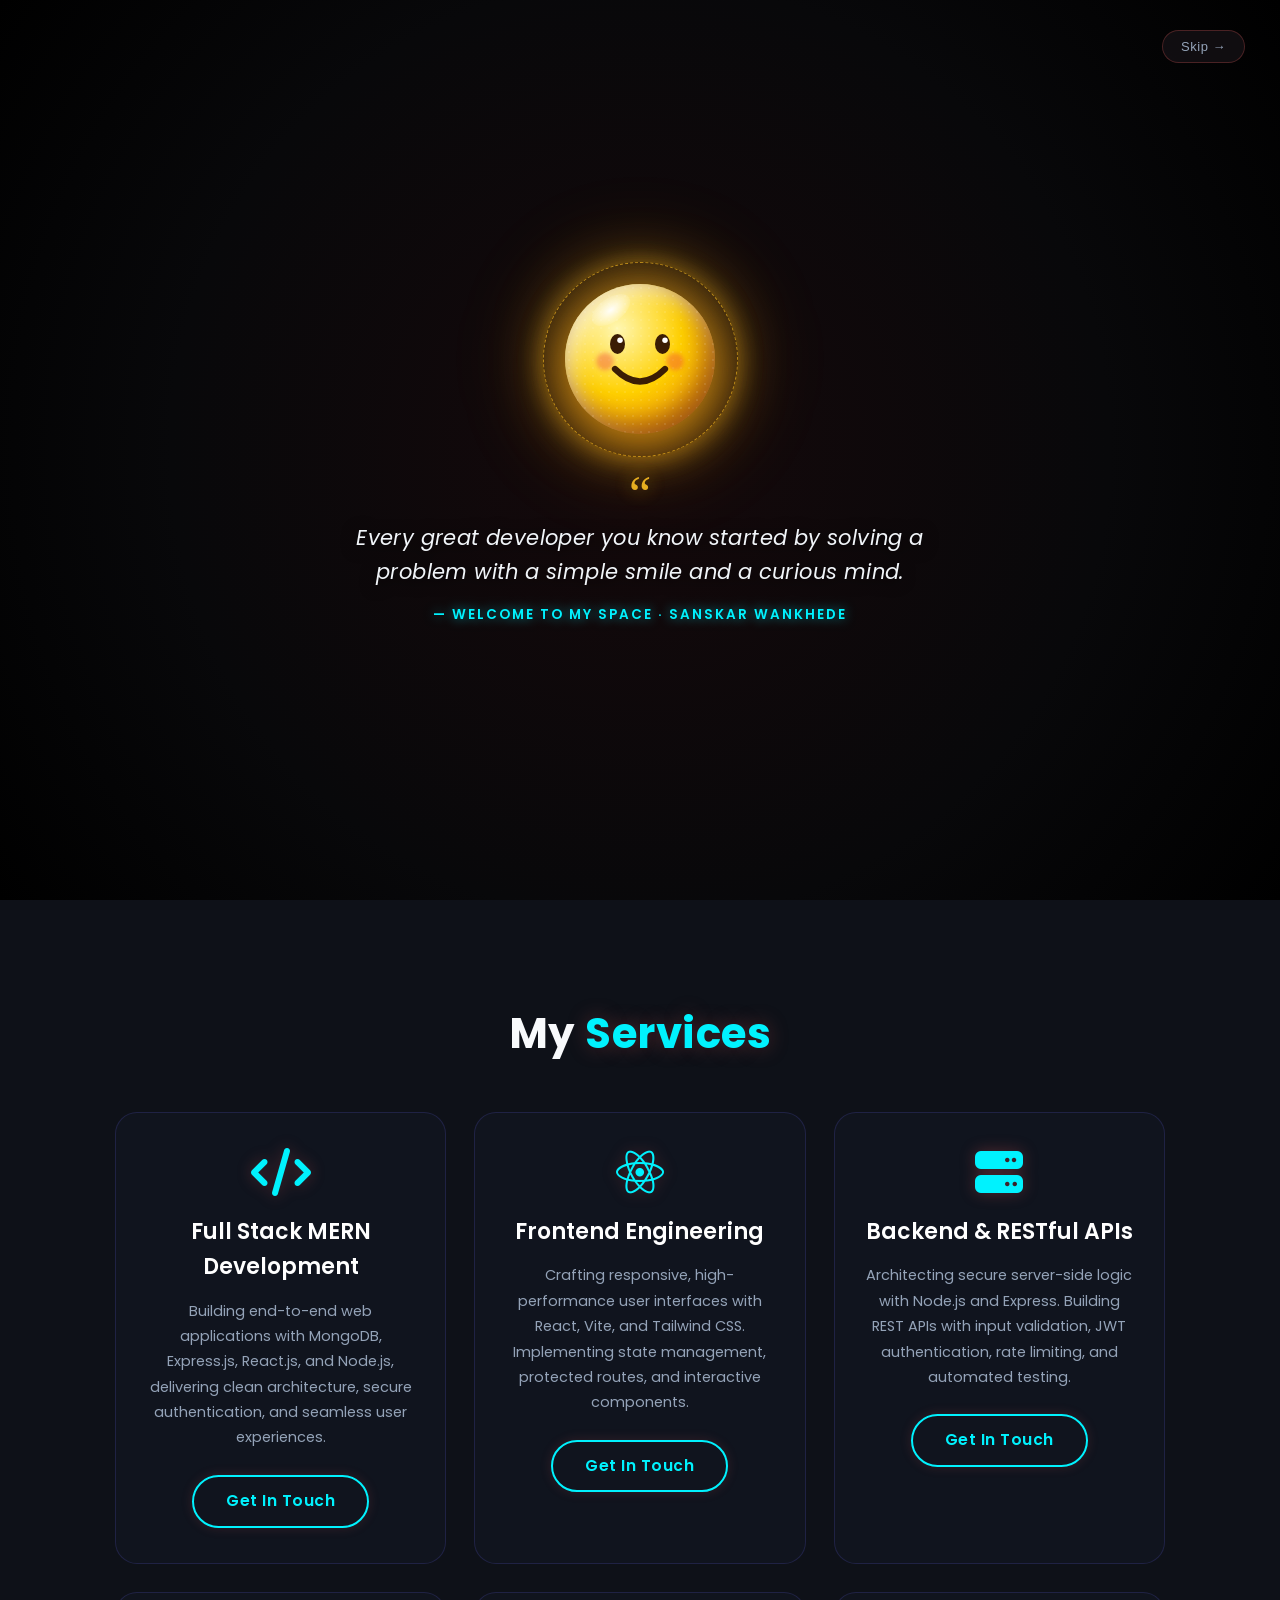
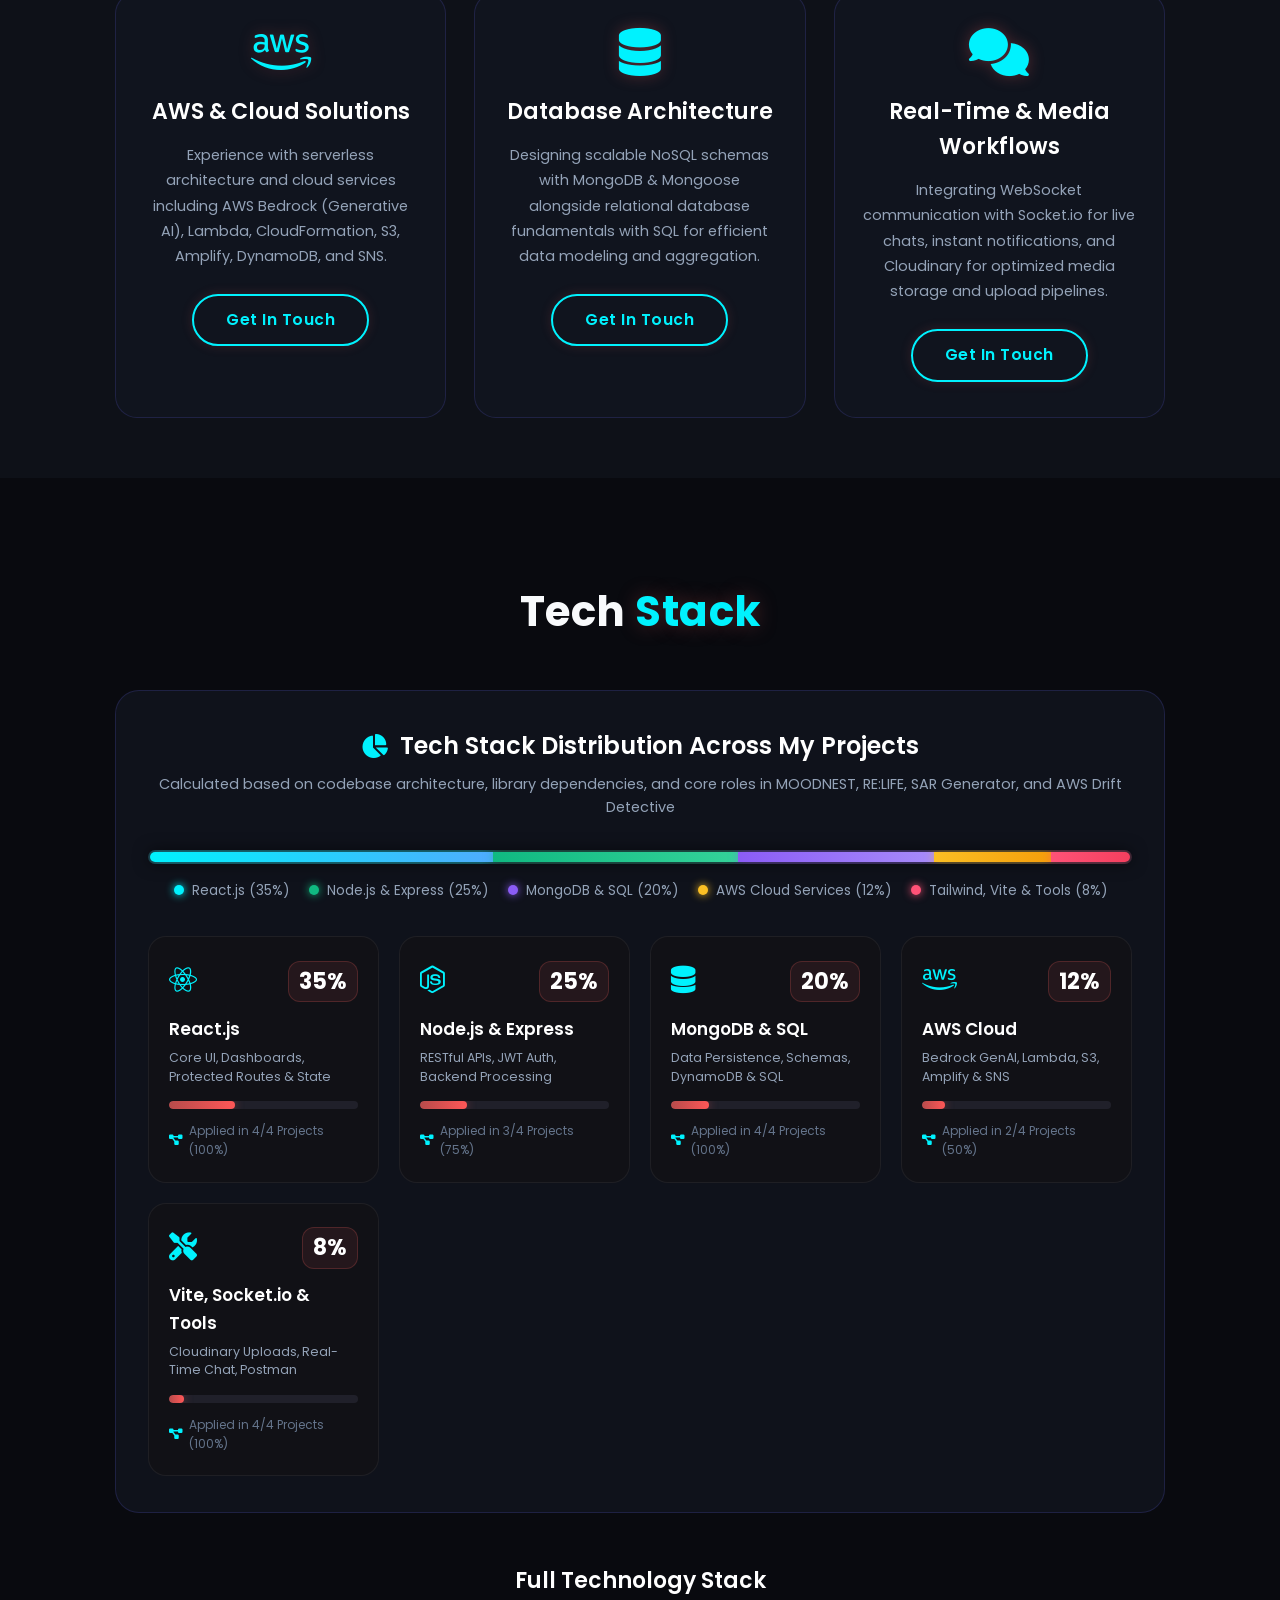
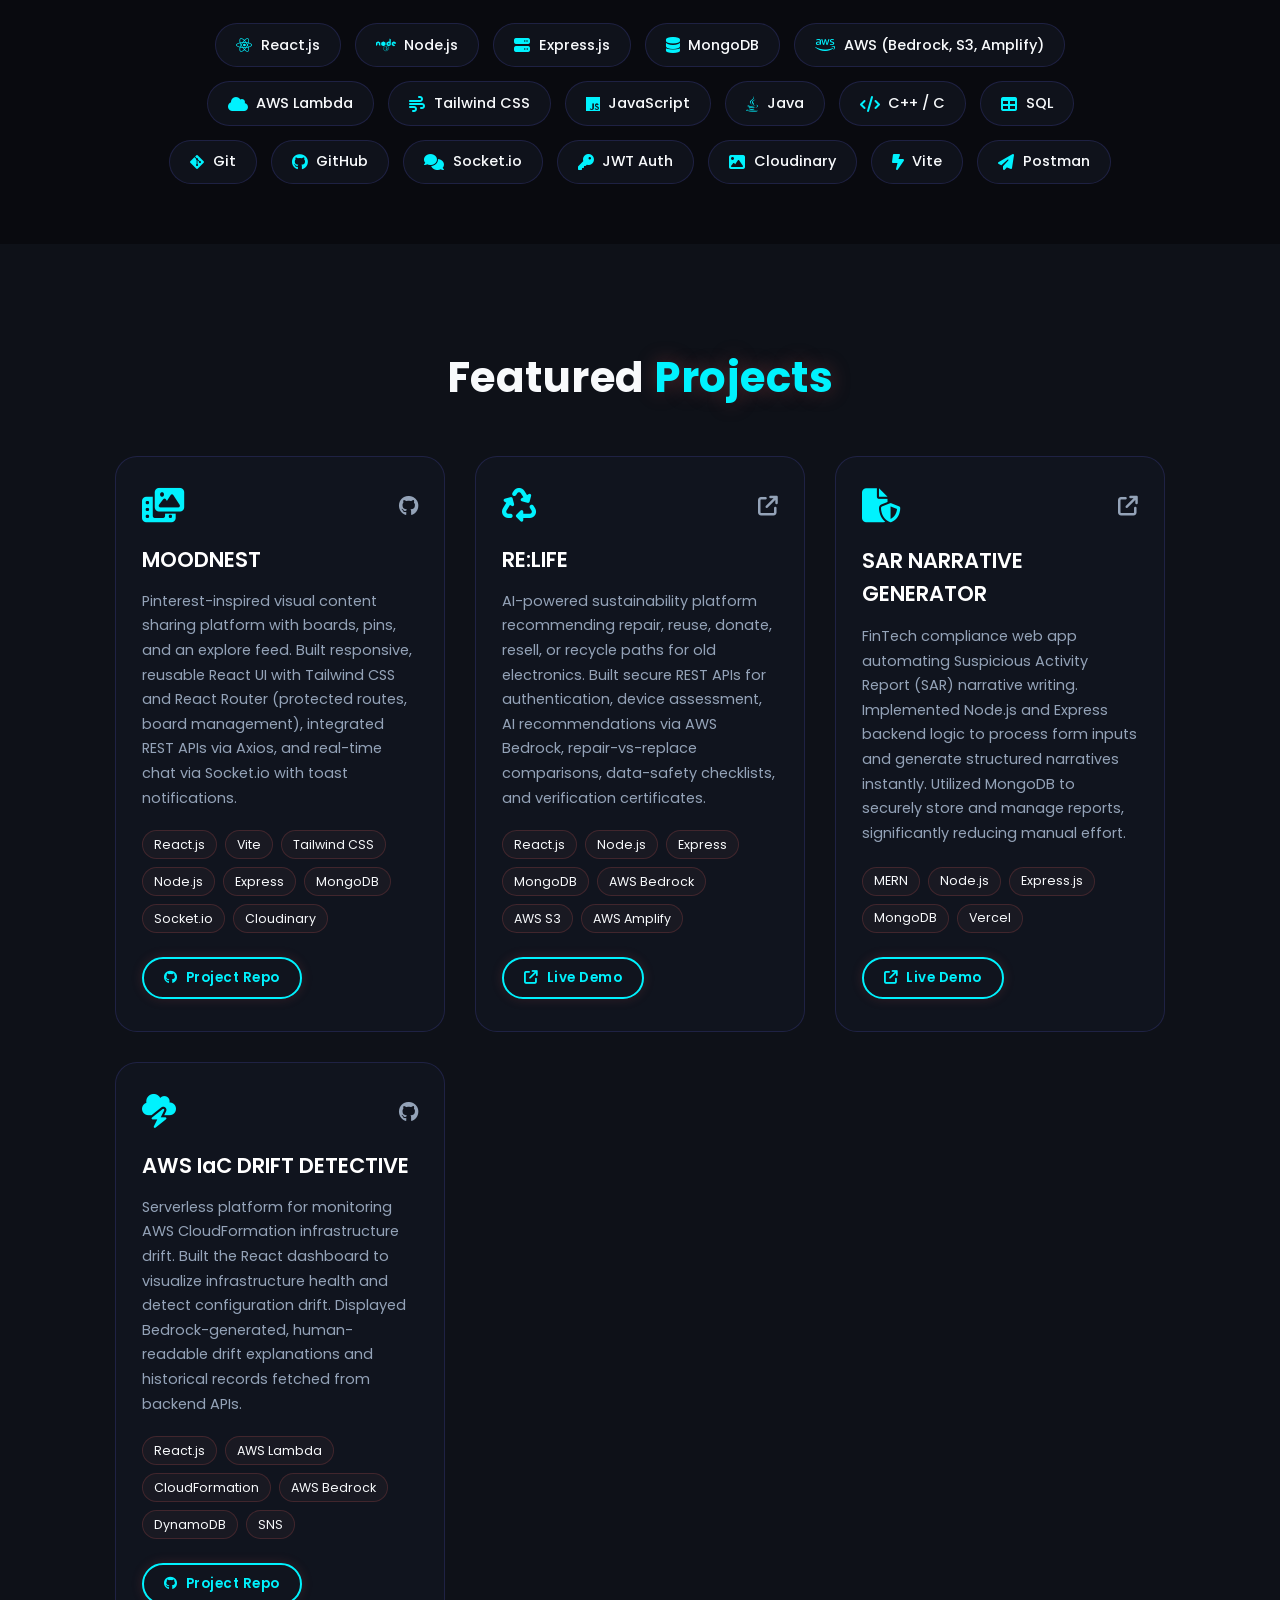
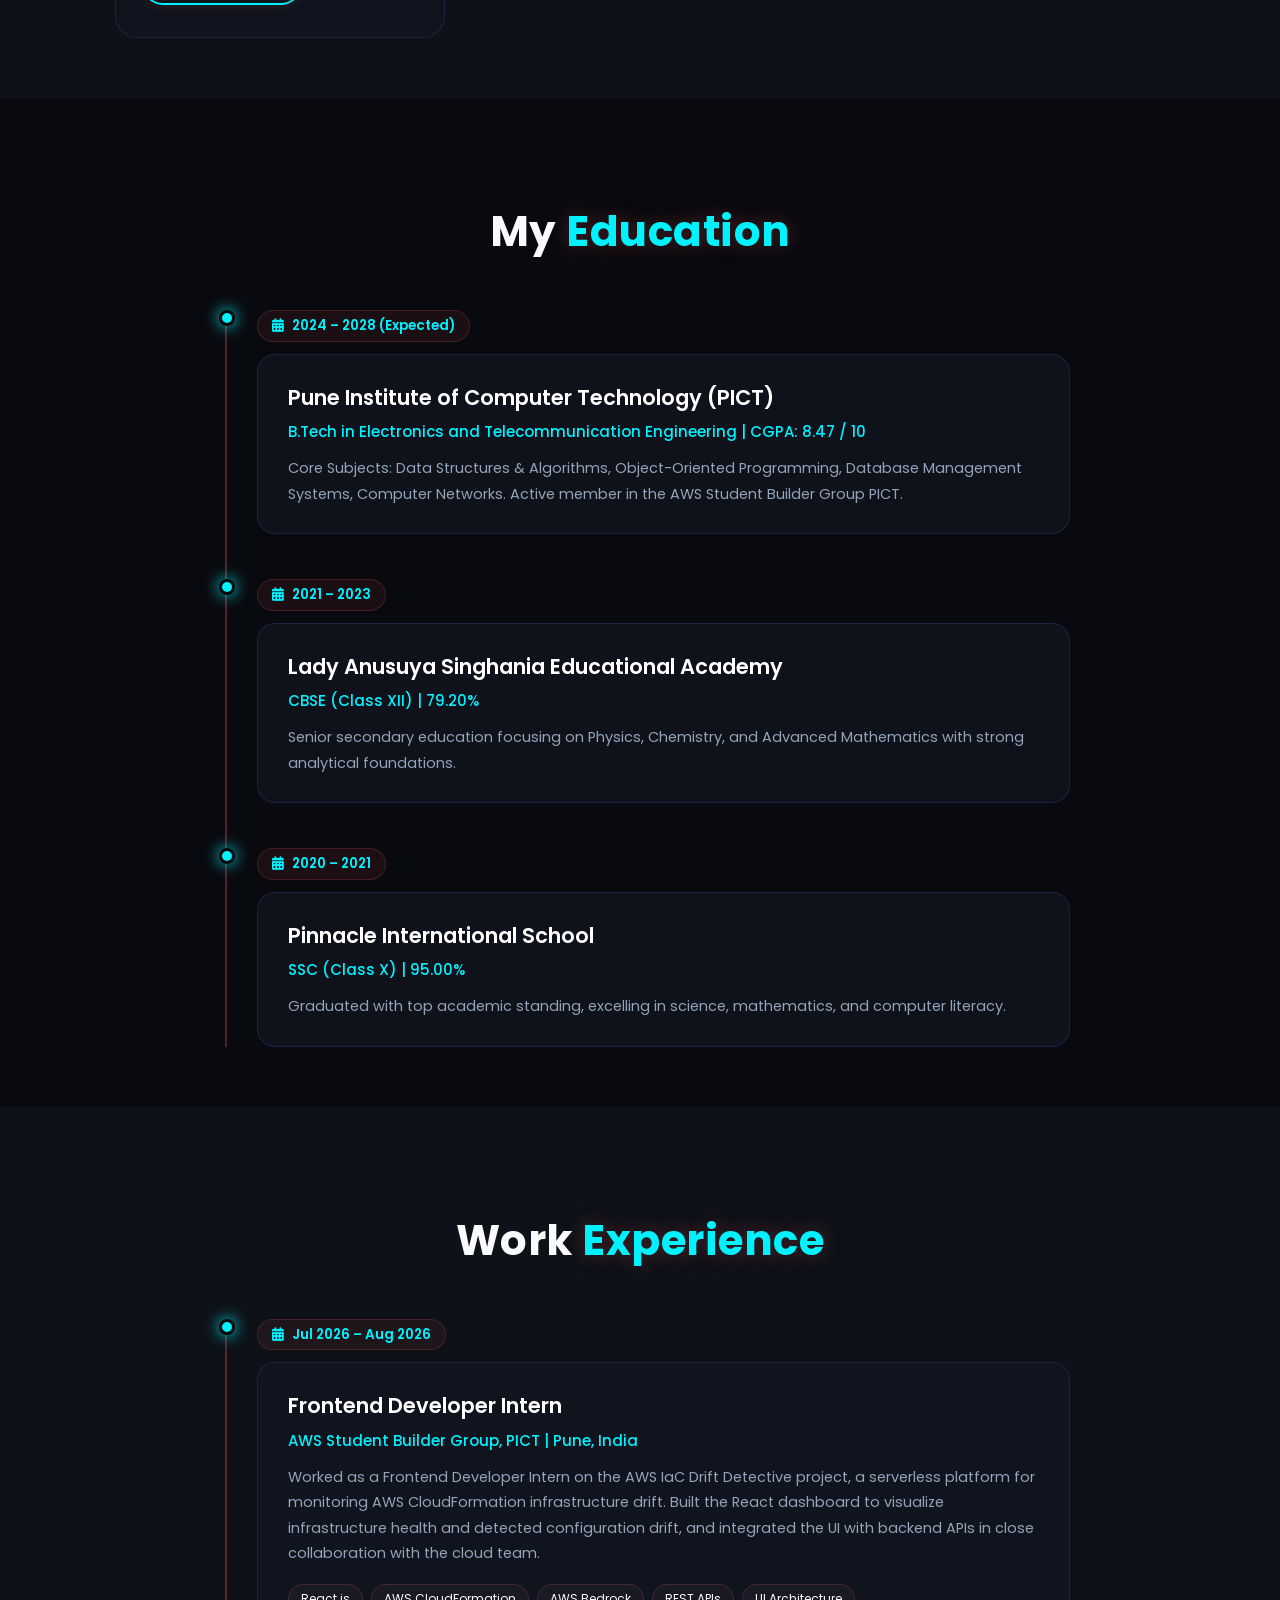
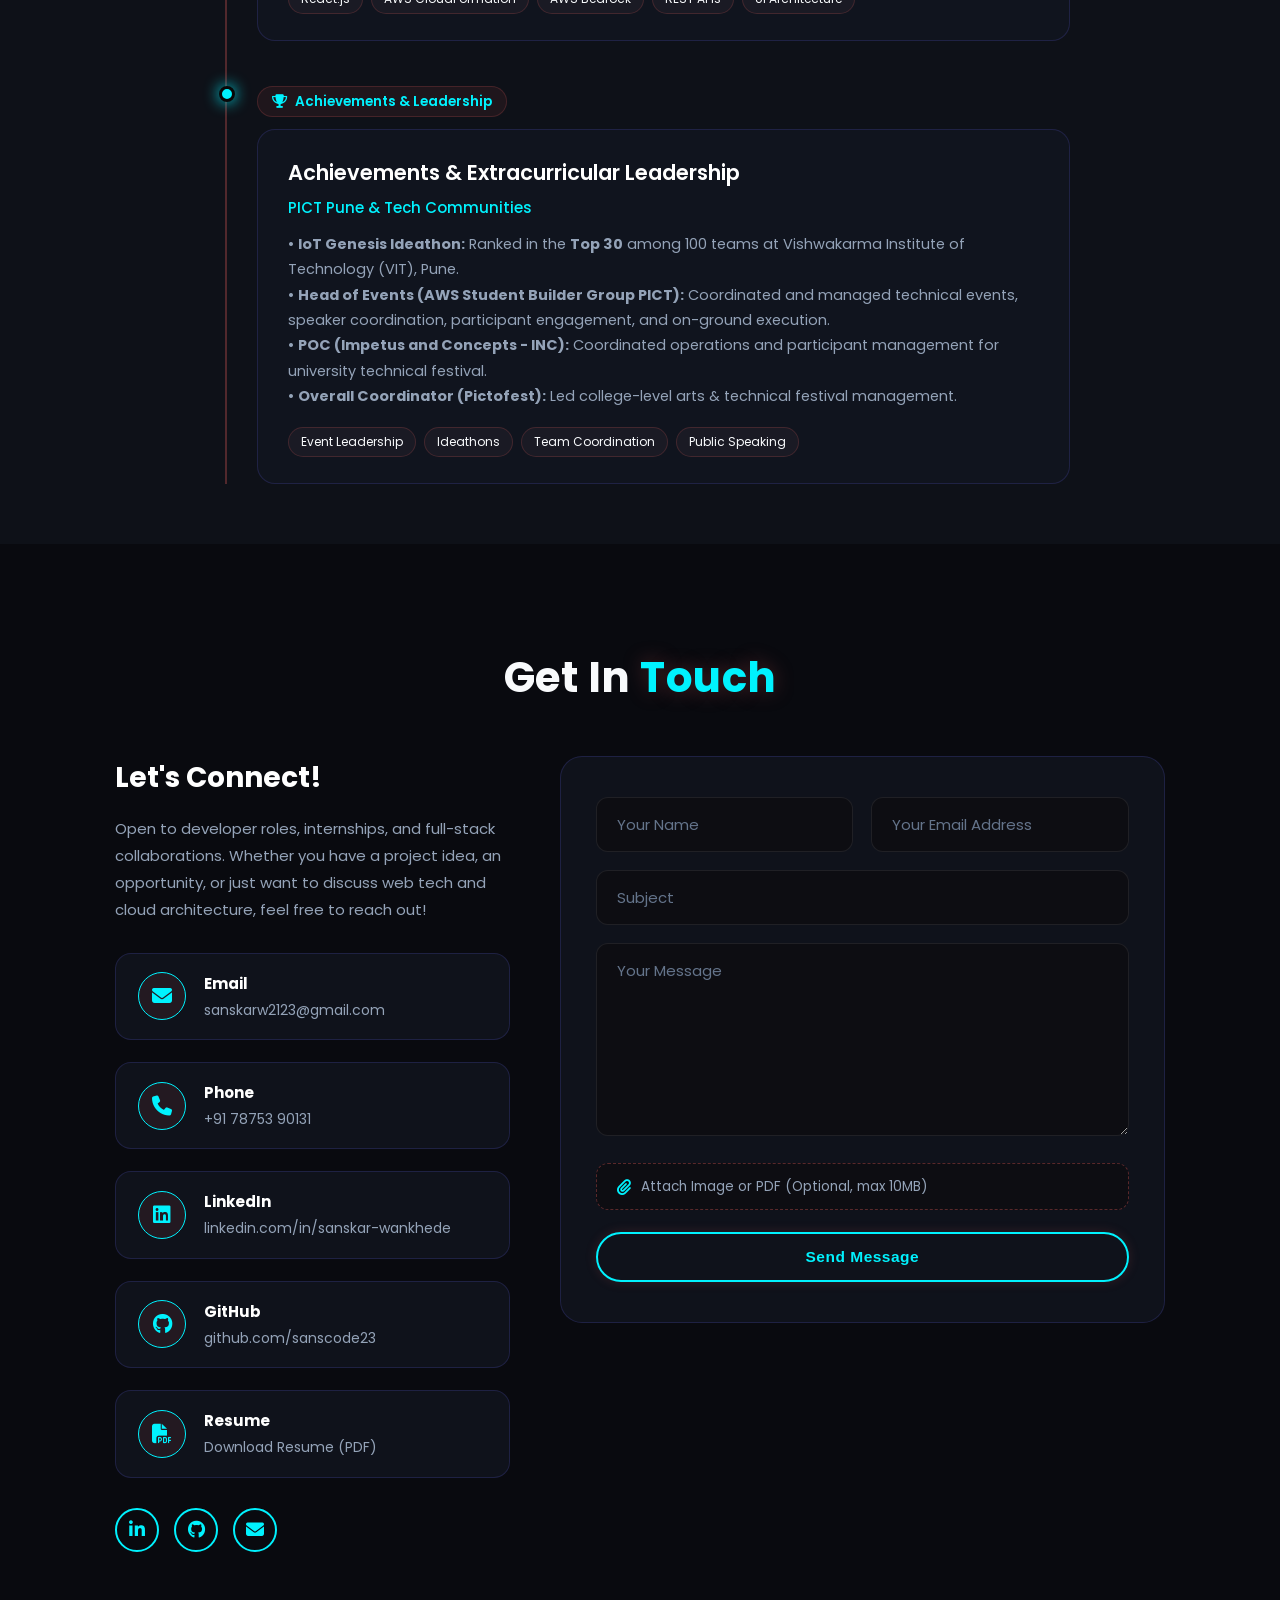
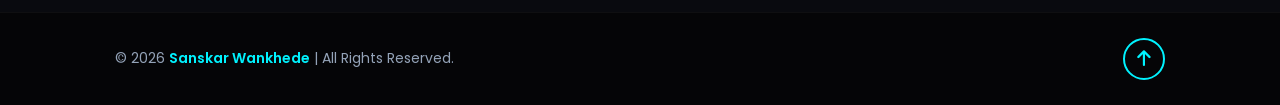
==== Frontend/index.html @ 9534c306 "Initial commit" ====
<!DOCTYPE html>
<html lang="en">
<head>
  <meta charset="UTF-8" />
  <meta name="viewport" content="width=device-width, initial-scale=1.0" />
  <title>Sanskar Wankhede | Full Stack Developer</title>
  <meta name="description" content="Portfolio of Sanskar Wankhede - Full Stack MERN Developer, Electronics and Telecommunication Engineering student at PICT Pune." />

  <!-- Favicon -->
  <link rel="icon" href="data:image/svg+xml,<svg xmlns='http://www.w3.org/2000/svg' viewBox='0 0 100 100'><text y='.9em' font-size='90'>🌸</text></svg>" />

  <!-- Open Graph -->
  <meta property="og:title" content="Sanskar Wankhede | Full Stack Developer" />
  <meta property="og:description" content="Portfolio of Sanskar Wankhede: MOODNEST, RE:LIFE, SAR Narrative Generator, AWS IaC Drift Detective." />
  <meta property="og:type" content="website" />

  <!-- Google Fonts: Poppins -->
  <link rel="preconnect" href="https://fonts.googleapis.com" />
  <link rel="preconnect" href="https://fonts.gstatic.com" crossorigin />
  <link href="https://fonts.googleapis.com/css2?family=Poppins:ital,wght@0,300;0,400;0,500;0,600;0,700;0,800;1,400&display=swap" rel="stylesheet" />

  <!-- Font Awesome Icons -->
  <link rel="stylesheet" href="https://cdnjs.cloudflare.com/ajax/libs/font-awesome/6.5.1/css/all.min.css" integrity="sha512-DTOQO9RWCH3ppGqcWaEA1BIZOC6xxalwEsw9c2QQeAIftl+Vegovlnee1c9QX4TctnWMn13TZye+giMm8e2LwA==" crossorigin="anonymous" referrerpolicy="no-referrer" />

  <!-- Custom Stylesheet -->
  <link rel="stylesheet" href="style.css" />
</head>
<body>

  <!-- SIMPLE & ELEGANT SMILEY INTRO OVERLAY -->
  <div id="introOverlay" class="intro-overlay">
    <button id="skipIntroBtn" class="intro-skip-btn">Skip &rarr;</button>

    <div class="intro-content">
      <!-- Textured Glowing Sphere with Animated Smiling Face -->
      <div class="smiley-wrapper">
        <div class="ambient-glow"></div>
        <div class="particle-ring"></div>

        <div class="smiley-sphere">
          <div class="sphere-texture"></div>
          <div class="sphere-highlight"></div>

          <!-- SVG Smiling Facial Expression -->
          <svg class="smiley-face" viewBox="0 0 120 120">
            <!-- Left Eye -->
            <ellipse class="eye eye-left" cx="42" cy="48" rx="6" ry="8" />
            <circle class="eye-shine shine-left" cx="44" cy="45" r="2.2" />

            <!-- Right Eye -->
            <ellipse class="eye eye-right" cx="78" cy="48" rx="6" ry="8" />
            <circle class="eye-shine shine-right" cx="80" cy="45" r="2.2" />

            <!-- Rosy Cheeks -->
            <circle class="cheek cheek-left" cx="32" cy="62" r="7" />
            <circle class="cheek cheek-right" cx="88" cy="62" r="7" />

            <!-- Gentle Warm Smile Curve -->
            <path class="mouth" d="M 40 68 Q 60 88 80 68" />
          </svg>
        </div>
      </div>

      <!-- Quote Below the Smiley -->
      <div class="intro-quote-container">
        <div class="quote-symbol">&ldquo;</div>
        <p class="quote-text">Every great developer you know started by solving a problem with a simple smile and a curious mind.</p>
        <span class="quote-author">&mdash; Welcome to my space &middot; Sanskar Wankhede</span>
      </div>
    </div>
  </div>

  <!-- HEADER / NAVBAR -->
  <header class="header">
    <a href="#home" class="logo"><span class="logo-bracket">&lt;</span>Sanskar<span class="logo-slash">&#47;</span><span class="logo-bracket">&gt;</span></a>

    <button class="menu-toggle" id="menuToggle" aria-label="Toggle navigation">
      <i class="fa-solid fa-bars"></i>
    </button>

    <nav class="navbar" id="navbar">
      <a href="#home" class="active">Home</a>
      <a href="#services">Services</a>
      <a href="#skills">Tech Stack</a>
      <a href="#projects">Projects</a>
      <a href="#education">Education</a>
      <a href="#experience">Experience</a>
      <a href="#contact">Contact</a>
    </nav>
  </header>

  <main>
    <!-- HERO SECTION -->
    <section class="home" id="home">
      <!-- Profile Photo (At the top on mobile, on the left on desktop) -->
      <div class="home-img">
        <div class="img-box">
          <img src="Profile.jpeg" alt="Sanskar Wankhede" id="heroAvatar" />
        </div>
      </div>

      <div class="home-content">
        <h1>Hi, It's <span>Sanskar</span></h1>
        <h3 class="text-animation">I'm a <span class="typing-text">Full Stack Developer</span><span class="cursor">|</span></h3>
        <p>
          Electronics and Telecommunication engineering student at PICT with hands-on experience building full-stack MERN applications.
          Skilled in React, Node.js, Express, MongoDB and REST APIs, with projects spanning both frontend and backend development and exposure to AWS-based cloud solutions.
        </p>

        <!-- Social Media Circular Icons (Direct Links) -->
        <div class="social-icons">
          <a href="https://www.linkedin.com/in/sanskar-wankhede-041654313/" target="_blank" rel="noopener noreferrer" aria-label="LinkedIn">
            <i class="fa-brands fa-linkedin-in"></i>
          </a>
          <a href="https://github.com/sanscode23" target="_blank" rel="noopener noreferrer" aria-label="GitHub">
            <i class="fa-brands fa-github"></i>
          </a>
          <a href="mailto:sanskarw2123@gmail.com" aria-label="Email">
            <i class="fa-solid fa-envelope"></i>
          </a>
        </div>

        <!-- Action Buttons (View Projects, Contact Me, Resume) -->
        <div class="btn-group">
          <a href="#projects" class="btn">View Projects</a>
          <a href="#contact" class="btn btn-secondary">Contact Me</a>
          <a href="resume.pdf" download="Sanskar_Wankhede_Resume.pdf" class="btn btn-secondary"><i class="fa-solid fa-file-pdf"></i> Resume</a>
        </div>
      </div>
    </section>

    <!-- SERVICES SECTION -->
    <section class="services" id="services">
      <h2 class="heading">My <span>Services</span></h2>

      <div class="services-container">
        <div class="services-box">
          <i class="fa-solid fa-code"></i>
          <h3>Full Stack MERN Development</h3>
          <p>
            Building end-to-end web applications with MongoDB, Express.js, React.js, and Node.js, delivering clean architecture, secure authentication, and seamless user experiences.
          </p>
          <a href="#contact" class="btn">Get In Touch</a>
        </div>

        <div class="services-box">
          <i class="fa-brands fa-react"></i>
          <h3>Frontend Engineering</h3>
          <p>
            Crafting responsive, high-performance user interfaces with React, Vite, and Tailwind CSS. Implementing state management, protected routes, and interactive components.
          </p>
          <a href="#contact" class="btn">Get In Touch</a>
        </div>

        <div class="services-box">
          <i class="fa-solid fa-server"></i>
          <h3>Backend & RESTful APIs</h3>
          <p>
            Architecting secure server-side logic with Node.js and Express. Building REST APIs with input validation, JWT authentication, rate limiting, and automated testing.
          </p>
          <a href="#contact" class="btn">Get In Touch</a>
        </div>

        <div class="services-box">
          <i class="fa-brands fa-aws"></i>
          <h3>AWS & Cloud Solutions</h3>
          <p>
            Experience with serverless architecture and cloud services including AWS Bedrock (Generative AI), Lambda, CloudFormation, S3, Amplify, DynamoDB, and SNS.
          </p>
          <a href="#contact" class="btn">Get In Touch</a>
        </div>

        <div class="services-box">
          <i class="fa-solid fa-database"></i>
          <h3>Database Architecture</h3>
          <p>
            Designing scalable NoSQL schemas with MongoDB & Mongoose alongside relational database fundamentals with SQL for efficient data modeling and aggregation.
          </p>
          <a href="#contact" class="btn">Get In Touch</a>
        </div>

        <div class="services-box">
          <i class="fa-solid fa-comments"></i>
          <h3>Real-Time & Media Workflows</h3>
          <p>
            Integrating WebSocket communication with Socket.io for live chats, instant notifications, and Cloudinary for optimized media storage and upload pipelines.
          </p>
          <a href="#contact" class="btn">Get In Touch</a>
        </div>
      </div>
    </section>

    <!-- TECH STACK & PROJECT USAGE SECTION -->
    <section class="skills" id="skills">
      <h2 class="heading">Tech <span>Stack</span></h2>

      <!-- Tech Stack Usage Percentage According to Projects -->
      <div class="project-usage-container">
        <div class="usage-header">
          <h3><i class="fa-solid fa-chart-pie"></i> Tech Stack Distribution Across My Projects</h3>
          <p>Calculated based on codebase architecture, library dependencies, and core roles in MOODNEST, RE:LIFE, SAR Generator, and AWS Drift Detective</p>
        </div>

        <!-- Segmented Distribution Bar -->
        <div class="segmented-bar-wrapper">
          <div class="segmented-bar">
            <span class="seg seg-react" style="width: 35%;" data-tooltip="React.js: 35%"></span>
            <span class="seg seg-node" style="width: 25%;" data-tooltip="Node & Express: 25%"></span>
            <span class="seg seg-mongo" style="width: 20%;" data-tooltip="MongoDB & SQL: 20%"></span>
            <span class="seg seg-tailwind" style="width: 12%;" data-tooltip="AWS & Cloud Services: 12%"></span>
            <span class="seg seg-tools" style="width: 8%;" data-tooltip="Tailwind, Vite & Tools: 8%"></span>
          </div>
          <div class="segmented-legend">
            <span class="legend-item"><span class="dot dot-react"></span> React.js (35%)</span>
            <span class="legend-item"><span class="dot dot-node"></span> Node.js & Express (25%)</span>
            <span class="legend-item"><span class="dot dot-mongo"></span> MongoDB & SQL (20%)</span>
            <span class="legend-item"><span class="dot dot-tailwind"></span> AWS Cloud Services (12%)</span>
            <span class="legend-item"><span class="dot dot-tools"></span> Tailwind, Vite & Tools (8%)</span>
          </div>
        </div>

        <!-- Project Usage Percentage Cards -->
        <div class="usage-grid">
          <div class="usage-card">
            <div class="usage-top">
              <span class="usage-icon"><i class="fa-brands fa-react"></i></span>
              <span class="usage-pct">35%</span>
            </div>
            <h4>React.js</h4>
            <div class="usage-meta">Core UI, Dashboards, Protected Routes & State</div>
            <div class="usage-bar"><span style="--pct: 35%;"></span></div>
            <div class="usage-footer"><i class="fa-solid fa-diagram-project"></i> Applied in 4/4 Projects (100%)</div>
          </div>

          <div class="usage-card">
            <div class="usage-top">
              <span class="usage-icon"><i class="fa-brands fa-node-js"></i></span>
              <span class="usage-pct">25%</span>
            </div>
            <h4>Node.js & Express</h4>
            <div class="usage-meta">RESTful APIs, JWT Auth, Backend Processing</div>
            <div class="usage-bar"><span style="--pct: 25%;"></span></div>
            <div class="usage-footer"><i class="fa-solid fa-diagram-project"></i> Applied in 3/4 Projects (75%)</div>
          </div>

          <div class="usage-card">
            <div class="usage-top">
              <span class="usage-icon"><i class="fa-solid fa-database"></i></span>
              <span class="usage-pct">20%</span>
            </div>
            <h4>MongoDB & SQL</h4>
            <div class="usage-meta">Data Persistence, Schemas, DynamoDB & SQL</div>
            <div class="usage-bar"><span style="--pct: 20%;"></span></div>
            <div class="usage-footer"><i class="fa-solid fa-diagram-project"></i> Applied in 4/4 Projects (100%)</div>
          </div>

          <div class="usage-card">
            <div class="usage-top">
              <span class="usage-icon"><i class="fa-brands fa-aws"></i></span>
              <span class="usage-pct">12%</span>
            </div>
            <h4>AWS Cloud</h4>
            <div class="usage-meta">Bedrock GenAI, Lambda, S3, Amplify & SNS</div>
            <div class="usage-bar"><span style="--pct: 12%;"></span></div>
            <div class="usage-footer"><i class="fa-solid fa-diagram-project"></i> Applied in 2/4 Projects (50%)</div>
          </div>

          <div class="usage-card">
            <div class="usage-top">
              <span class="usage-icon"><i class="fa-solid fa-screwdriver-wrench"></i></span>
              <span class="usage-pct">8%</span>
            </div>
            <h4>Vite, Socket.io & Tools</h4>
            <div class="usage-meta">Cloudinary Uploads, Real-Time Chat, Postman</div>
            <div class="usage-bar"><span style="--pct: 8%;"></span></div>
            <div class="usage-footer"><i class="fa-solid fa-diagram-project"></i> Applied in 4/4 Projects (100%)</div>
          </div>
        </div>
      </div>

      <!-- Complete Tech Stack Badges from Resume -->
      <h3 class="badges-title">Full Technology Stack</h3>
      <div class="skills-badges">
        <span class="badge"><i class="fa-brands fa-react"></i> React.js</span>
        <span class="badge"><i class="fa-brands fa-node"></i> Node.js</span>
        <span class="badge"><i class="fa-solid fa-server"></i> Express.js</span>
        <span class="badge"><i class="fa-solid fa-database"></i> MongoDB</span>
        <span class="badge"><i class="fa-brands fa-aws"></i> AWS (Bedrock, S3, Amplify)</span>
        <span class="badge"><i class="fa-solid fa-cloud"></i> AWS Lambda</span>
        <span class="badge"><i class="fa-solid fa-wind"></i> Tailwind CSS</span>
        <span class="badge"><i class="fa-brands fa-js"></i> JavaScript</span>
        <span class="badge"><i class="fa-brands fa-java"></i> Java</span>
        <span class="badge"><i class="fa-solid fa-code"></i> C++ / C</span>
        <span class="badge"><i class="fa-solid fa-table"></i> SQL</span>
        <span class="badge"><i class="fa-brands fa-git-alt"></i> Git</span>
        <span class="badge"><i class="fa-brands fa-github"></i> GitHub</span>
        <span class="badge"><i class="fa-solid fa-comments"></i> Socket.io</span>
        <span class="badge"><i class="fa-solid fa-key"></i> JWT Auth</span>
        <span class="badge"><i class="fa-solid fa-image"></i> Cloudinary</span>
        <span class="badge"><i class="fa-solid fa-bolt-lightning"></i> Vite</span>
        <span class="badge"><i class="fa-solid fa-paper-plane"></i> Postman</span>
      </div>
    </section>

    <!-- PROJECTS SECTION (Real Projects with Live Demos & GitHub Links) -->
    <section class="projects" id="projects">
      <h2 class="heading">Featured <span>Projects</span></h2>

      <div class="projects-container">
        <!-- Project 1: MOODNEST -->
        <article class="project-card">
          <div class="project-header">
            <i class="fa-solid fa-photo-film folder-icon"></i>
            <div class="project-links">
              <a href="https://github.com/sardakhushi30-cloud/MoodNest.git" target="_blank" rel="noopener noreferrer" aria-label="GitHub Repository">
                <i class="fa-brands fa-github"></i>
              </a>
            </div>
          </div>
          <h3>MOODNEST</h3>
          <p>
            Pinterest-inspired visual content sharing platform with boards, pins, and an explore feed. Built responsive, reusable React UI with Tailwind CSS and React Router (protected routes, board management), integrated REST APIs via Axios, and real-time chat via Socket.io with toast notifications.
          </p>
          <div class="tags">
            <span>React.js</span>
            <span>Vite</span>
            <span>Tailwind CSS</span>
            <span>Node.js</span>
            <span>Express</span>
            <span>MongoDB</span>
            <span>Socket.io</span>
            <span>Cloudinary</span>
          </div>
          <div class="card-cta">
            <a href="https://github.com/sardakhushi30-cloud/MoodNest.git" target="_blank" rel="noopener noreferrer" class="btn btn-sm"><i class="fa-brands fa-github"></i> Project Repo</a>
          </div>
        </article>

        <!-- Project 2: RE:LIFE -->
        <article class="project-card">
          <div class="project-header">
            <i class="fa-solid fa-recycle folder-icon"></i>
            <div class="project-links">
              <a href="https://staging.d20bqmsdb74o6q.amplifyapp.com/" target="_blank" rel="noopener noreferrer" aria-label="Live Demo">
                <i class="fa-solid fa-arrow-up-right-from-square"></i>
              </a>
            </div>
          </div>
          <h3>RE:LIFE</h3>
          <p>
            AI-powered sustainability platform recommending repair, reuse, donate, resell, or recycle paths for old electronics. Built secure REST APIs for authentication, device assessment, AI recommendations via AWS Bedrock, repair-vs-replace comparisons, data-safety checklists, and verification certificates.
          </p>
          <div class="tags">
            <span>React.js</span>
            <span>Node.js</span>
            <span>Express</span>
            <span>MongoDB</span>
            <span>AWS Bedrock</span>
            <span>AWS S3</span>
            <span>AWS Amplify</span>
          </div>
          <div class="card-cta">
            <a href="https://staging.d20bqmsdb74o6q.amplifyapp.com/" target="_blank" rel="noopener noreferrer" class="btn btn-sm"><i class="fa-solid fa-arrow-up-right-from-square"></i> Live Demo</a>
          </div>
        </article>

        <!-- Project 3: SAR NARRATIVE GENERATOR -->
        <article class="project-card">
          <div class="project-header">
            <i class="fa-solid fa-file-shield folder-icon"></i>
            <div class="project-links">
              <a href="https://sar-narrative-generator.vercel.app/" target="_blank" rel="noopener noreferrer" aria-label="Live Demo">
                <i class="fa-solid fa-arrow-up-right-from-square"></i>
              </a>
            </div>
          </div>
          <h3>SAR NARRATIVE GENERATOR</h3>
          <p>
            FinTech compliance web app automating Suspicious Activity Report (SAR) narrative writing. Implemented Node.js and Express backend logic to process form inputs and generate structured narratives instantly. Utilized MongoDB to securely store and manage reports, significantly reducing manual effort.
          </p>
          <div class="tags">
            <span>MERN</span>
            <span>Node.js</span>
            <span>Express.js</span>
            <span>MongoDB</span>
            <span>Vercel</span>
          </div>
          <div class="card-cta">
            <a href="https://sar-narrative-generator.vercel.app/" target="_blank" rel="noopener noreferrer" class="btn btn-sm"><i class="fa-solid fa-arrow-up-right-from-square"></i> Live Demo</a>
          </div>
        </article>

        <!-- Project 4: AWS IaC DRIFT DETECTIVE -->
        <article class="project-card">
          <div class="project-header">
            <i class="fa-solid fa-cloud-bolt folder-icon"></i>
            <div class="project-links">
              <a href="https://github.com/yawale-mrun-7/aws-infra-drift-detection.git" target="_blank" rel="noopener noreferrer" aria-label="GitHub Repository">
                <i class="fa-brands fa-github"></i>
              </a>
            </div>
          </div>
          <h3>AWS IaC DRIFT DETECTIVE</h3>
          <p>
            Serverless platform for monitoring AWS CloudFormation infrastructure drift. Built the React dashboard to visualize infrastructure health and detect configuration drift. Displayed Bedrock-generated, human-readable drift explanations and historical records fetched from backend APIs.
          </p>
          <div class="tags">
            <span>React.js</span>
            <span>AWS Lambda</span>
            <span>CloudFormation</span>
            <span>AWS Bedrock</span>
            <span>DynamoDB</span>
            <span>SNS</span>
          </div>
          <div class="card-cta">
            <a href="https://github.com/yawale-mrun-7/aws-infra-drift-detection.git" target="_blank" rel="noopener noreferrer" class="btn btn-sm"><i class="fa-brands fa-github"></i> Project Repo</a>
          </div>
        </article>
      </div>
    </section>

    <!-- EDUCATION SECTION -->
    <section class="education" id="education">
      <h2 class="heading">My <span>Education</span></h2>

      <div class="timeline-container">
        <div class="timeline-box">
          <div class="timeline-item">
            <div class="timeline-dot"></div>
            <div class="timeline-date"><i class="fa-solid fa-calendar-days"></i> 2024 – 2028 (Expected)</div>
            <div class="timeline-content">
              <h3>Pune Institute of Computer Technology (PICT)</h3>
              <h4>B.Tech in Electronics and Telecommunication Engineering | CGPA: 8.47 / 10</h4>
              <p>
                Core Subjects: Data Structures & Algorithms, Object-Oriented Programming, Database Management Systems, Computer Networks.
                Active member in the AWS Student Builder Group PICT.
              </p>
            </div>
          </div>

          <div class="timeline-item">
            <div class="timeline-dot"></div>
            <div class="timeline-date"><i class="fa-solid fa-calendar-days"></i> 2021 – 2023</div>
            <div class="timeline-content">
              <h3>Lady Anusuya Singhania Educational Academy</h3>
              <h4>CBSE (Class XII) | 79.20%</h4>
              <p>
                Senior secondary education focusing on Physics, Chemistry, and Advanced Mathematics with strong analytical foundations.
              </p>
            </div>
          </div>

          <div class="timeline-item">
            <div class="timeline-dot"></div>
            <div class="timeline-date"><i class="fa-solid fa-calendar-days"></i> 2020 – 2021</div>
            <div class="timeline-content">
              <h3>Pinnacle International School</h3>
              <h4>SSC (Class X) | 95.00%</h4>
              <p>
                Graduated with top academic standing, excelling in science, mathematics, and computer literacy.
              </p>
            </div>
          </div>
        </div>
      </div>
    </section>

    <!-- EXPERIENCE SECTION -->
    <section class="experience" id="experience">
      <h2 class="heading">Work <span>Experience</span></h2>

      <div class="timeline-container">
        <div class="timeline-box">
          <div class="timeline-item">
            <div class="timeline-dot"></div>
            <div class="timeline-date"><i class="fa-solid fa-calendar-days"></i> Jul 2026 – Aug 2026</div>
            <div class="timeline-content">
              <h3>Frontend Developer Intern</h3>
              <h4>AWS Student Builder Group, PICT | Pune, India</h4>
              <p>
                Worked as a Frontend Developer Intern on the AWS IaC Drift Detective project, a serverless platform for monitoring AWS CloudFormation infrastructure drift.
                Built the React dashboard to visualize infrastructure health and detected configuration drift, and integrated the UI with backend APIs in close collaboration with the cloud team.
              </p>
              <div class="tech-tags">
                <span>React.js</span>
                <span>AWS CloudFormation</span>
                <span>AWS Bedrock</span>
                <span>REST APIs</span>
                <span>UI Architecture</span>
              </div>
            </div>
          </div>

          <div class="timeline-item">
            <div class="timeline-dot"></div>
            <div class="timeline-date"><i class="fa-solid fa-trophy"></i> Achievements & Leadership</div>
            <div class="timeline-content">
              <h3>Achievements & Extracurricular Leadership</h3>
              <h4>PICT Pune & Tech Communities</h4>
              <p>
                • <strong>IoT Genesis Ideathon:</strong> Ranked in the <strong>Top 30</strong> among 100 teams at Vishwakarma Institute of Technology (VIT), Pune.<br />
                • <strong>Head of Events (AWS Student Builder Group PICT):</strong> Coordinated and managed technical events, speaker coordination, participant engagement, and on-ground execution.<br />
                • <strong>POC (Impetus and Concepts - INC):</strong> Coordinated operations and participant management for university technical festival.<br />
                • <strong>Overall Coordinator (Pictofest):</strong> Led college-level arts & technical festival management.
              </p>
              <div class="tech-tags">
                <span>Event Leadership</span>
                <span>Ideathons</span>
                <span>Team Coordination</span>
                <span>Public Speaking</span>
              </div>
            </div>
          </div>
        </div>
      </div>
    </section>

    <!-- CONTACT SECTION -->
    <section class="contact" id="contact">
      <h2 class="heading">Get In <span>Touch</span></h2>

      <div class="contact-container">
        <!-- Contact Info Side -->
        <div class="contact-info">
          <h3>Let's Connect!</h3>
          <p>
            Open to developer roles, internships, and full-stack collaborations. Whether you have a project idea, an opportunity, or just want to discuss web tech and cloud architecture, feel free to reach out!
          </p>

          <div class="info-card">
            <div class="info-icon">
              <i class="fa-solid fa-envelope"></i>
            </div>
            <div class="info-details">
              <h4>Email</h4>
              <a href="mailto:sanskarw2123@gmail.com">sanskarw2123@gmail.com</a>
            </div>
          </div>

          <div class="info-card">
            <div class="info-icon">
              <i class="fa-solid fa-phone"></i>
            </div>
            <div class="info-details">
              <h4>Phone</h4>
              <a href="tel:+917875390131">+91 78753 90131</a>
            </div>
          </div>

          <div class="info-card">
            <div class="info-icon">
              <i class="fa-brands fa-linkedin"></i>
            </div>
            <div class="info-details">
              <h4>LinkedIn</h4>
              <a href="https://www.linkedin.com/in/sanskar-wankhede-041654313/" target="_blank" rel="noopener noreferrer">linkedin.com/in/sanskar-wankhede</a>
            </div>
          </div>

          <div class="info-card">
            <div class="info-icon">
              <i class="fa-brands fa-github"></i>
            </div>
            <div class="info-details">
              <h4>GitHub</h4>
              <a href="https://github.com/sanscode23" target="_blank" rel="noopener noreferrer">github.com/sanscode23</a>
            </div>
          </div>

          <div class="info-card">
            <div class="info-icon">
              <i class="fa-solid fa-file-pdf"></i>
            </div>
            <div class="info-details">
              <h4>Resume</h4>
              <a href="resume.pdf" download="Sanskar_Wankhede_Resume.pdf">Download Resume (PDF)</a>
            </div>
          </div>

          <!-- Socials: LinkedIn, GitHub, Email -->
          <div class="contact-socials">
            <a href="https://www.linkedin.com/in/sanskar-wankhede-041654313/" target="_blank" rel="noopener noreferrer" aria-label="LinkedIn"><i class="fa-brands fa-linkedin-in"></i></a>
            <a href="https://github.com/sanscode23" target="_blank" rel="noopener noreferrer" aria-label="GitHub"><i class="fa-brands fa-github"></i></a>
            <a href="mailto:sanskarw2123@gmail.com" aria-label="Email"><i class="fa-solid fa-envelope"></i></a>
          </div>
        </div>

        <!-- Contact Form Side -->
        <form class="contact-form" id="contactForm" action="https://formspree.io/f/xjyyeozz" method="POST">
          <div class="input-box">
            <input type="text" id="name" name="name" placeholder="Your Name" required />
            <input type="email" id="email" name="email" placeholder="Your Email Address" required />
          </div>

          <div class="input-box">
            <input type="text" id="subject" name="subject" placeholder="Subject" required />
          </div>

          <textarea id="message" name="message" cols="30" rows="7" placeholder="Your Message" required></textarea>

          <!-- File Upload Widget (Cloudinary-backed) -->
          <div class="file-upload-wrapper">
            <label for="fileAttachment" class="file-upload-label" id="fileUploadLabel">
              <i class="fa-solid fa-paperclip"></i>
              <span id="fileLabelText">Attach Image or PDF (Optional, max 10MB)</span>
            </label>
            <input type="file" id="fileAttachment" accept="image/*,.pdf" style="display: none;" />
            <button type="button" id="removeFileBtn" class="remove-file-btn" style="display: none;" title="Remove attachment">
              <i class="fa-solid fa-xmark"></i>
            </button>
          </div>

          <!-- Hidden field holding the uploaded Cloudinary URL for Formspree -->
          <input type="hidden" id="cloudinaryFileUrl" name="attached_file_link" value="" />

          <button type="submit" class="btn">Send Message</button>
        </form>
      </div>
    </section>
  </main>

  <!-- FOOTER -->
  <footer class="footer">
    <div class="footer-text">
      <p>&copy; 2026 <span>Sanskar Wankhede</span> | All Rights Reserved.</p>
    </div>

    <div class="footer-iconTop">
      <a href="#home" aria-label="Back to top"><i class="fa-solid fa-arrow-up"></i></a>
    </div>
  </footer>

  <!-- Notification Toast -->
  <div class="toast" id="toast">
    <i class="fa-solid fa-circle-check"></i>
    <span id="toastMessage">Thank you! Your message has been sent successfully.</span>
  </div>

  <!-- Custom JavaScript -->
  <script src="script.js"></script>
</body>
</html>
---- Frontend/style.css ----
/* ==========================================================================
   SANSKAR WANKHEDE | FULL STACK DEVELOPER PORTFOLIO
   Aesthetic: Ultra Dark Mode with Glowing Crimson/Coral Red Accents
   ========================================================================== */

/* 1. ROOT VARIABLES */
:root {
  --bg-color: #090a0f;
  --second-bg-color: #0e1118;
  --card-bg: rgba(18, 22, 33, 0.75);
  --card-border: rgba(99, 102, 241, 0.18);
  --card-border-hover: #00f2fe;
  
  --text-color: #f8fafc;
  --text-muted: #94a3b8;
  --text-subtle: #64748b;

  /* Modern Cyber / Tech Palette: Cyan, Electric Indigo & Coral */
  --main-color: #00f2fe;       /* Electric Cyber Cyan */
  --main-glow: #4facfe;        /* Neon Azure */
  --accent-purple: #8b5cf6;    /* Tech Violet */
  --accent-coral: #ff5277;     /* Vibrant Coral Pink */
  --accent-emerald: #10b981;   /* Emerald Green */
  --accent-amber: #fbbf24;     /* Solar Gold */

  --glow-shadow: 0 0 25px rgba(0, 242, 254, 0.45);
  --glow-shadow-lg: 0 0 50px rgba(0, 242, 254, 0.65);

  --font-family: 'Poppins', -apple-system, BlinkMacSystemFont, 'Segoe UI', Roboto, sans-serif;
  --transition: all 0.35s cubic-bezier(0.25, 0.8, 0.25, 1);
}

/* 2. RESET & BASE */
* {
  margin: 0;
  padding: 0;
  box-sizing: border-box;
  text-decoration: none;
  border: none;
  outline: none;
}

html {
  font-size: 62.5%; /* 1rem = 10px */
  scroll-behavior: smooth;
  scroll-padding-top: 8rem;
}

body {
  font-family: var(--font-family);
  background: var(--bg-color);
  color: var(--text-color);
  line-height: 1.6;
  overflow-x: hidden;
  -webkit-font-smoothing: antialiased;

  /* Techy Cyber Grid & Ambient Glow Orbs in Background */
  background-image: 
    linear-gradient(rgba(0, 242, 254, 0.035) 1px, transparent 1px),
    linear-gradient(90deg, rgba(0, 242, 254, 0.035) 1px, transparent 1px),
    radial-gradient(circle at 15% 20%, rgba(139, 92, 246, 0.12) 0%, transparent 45%),
    radial-gradient(circle at 85% 65%, rgba(0, 242, 254, 0.1) 0%, transparent 40%),
    radial-gradient(circle at 50% 90%, rgba(255, 82, 119, 0.08) 0%, transparent 50%);
  background-size: 45px 45px, 45px 45px, 100% 100%, 100% 100%, 100% 100%;
  background-attachment: fixed;
}

/* Custom Scrollbar */
::-webkit-scrollbar {
  width: 10px;
}
::-webkit-scrollbar-track {
  background: #080808;
}
::-webkit-scrollbar-thumb {
  background: #202028;
  border-radius: 5px;
  border: 2px solid #080808;
}
::-webkit-scrollbar-thumb:hover {
  background: var(--main-color);
  box-shadow: 0 0 10px var(--main-color);
}

/* Selection */
::selection {
  background: var(--main-color);
  color: #ffffff;
}

/* ==========================================================================
   SIMPLE & ELEGANT SMILEY INTRO OVERLAY
   Textured glowing smiley + beautiful quote animation
   ========================================================================== */
.intro-overlay {
  position: fixed;
  inset: 0;
  width: 100vw;
  height: 100vh;
  background: radial-gradient(circle at center, #15090b 0%, #08080a 60%, #000000 100%);
  z-index: 99999;
  display: flex;
  align-items: center;
  justify-content: center;
  overflow: hidden;
  opacity: 1;
  visibility: visible;
  transition: opacity 1.2s cubic-bezier(0.7, 0, 0.3, 1), visibility 1.2s;
}

.intro-overlay.fade-out {
  opacity: 0;
  visibility: hidden;
  pointer-events: none;
}

.intro-skip-btn {
  position: absolute;
  top: 3rem;
  right: 3.5rem;
  background: rgba(22, 18, 22, 0.75);
  border: 1px solid rgba(183, 75, 75, 0.35);
  color: var(--text-muted);
  padding: 0.8rem 1.8rem;
  border-radius: 2rem;
  font-size: 1.3rem;
  cursor: pointer;
  letter-spacing: 0.5px;
  z-index: 10;
  transition: var(--transition);
}

.intro-skip-btn:hover {
  color: #ffffff;
  border-color: var(--main-color);
  background: rgba(183, 75, 75, 0.2);
  box-shadow: 0 0 15px rgba(183, 75, 75, 0.45);
}

.intro-content {
  position: relative;
  display: flex;
  flex-direction: column;
  align-items: center;
  justify-content: center;
  text-align: center;
  max-width: 680px;
  padding: 2.5rem;
  z-index: 2;
}

/* Textured Glowing Smiley Sphere */
.smiley-wrapper {
  position: relative;
  width: 170px;
  height: 170px;
  margin-bottom: 3.5rem;
  display: flex;
  align-items: center;
  justify-content: center;
}

.ambient-glow {
  position: absolute;
  width: 260px;
  height: 260px;
  background: radial-gradient(circle, rgba(251, 191, 36, 0.55) 0%, rgba(245, 158, 11, 0.2) 45%, transparent 70%);
  border-radius: 50%;
  filter: blur(35px);
  animation: pulseGlow 3.5s ease-in-out infinite alternate;
  pointer-events: none;
}

.particle-ring {
  position: absolute;
  width: 195px;
  height: 195px;
  border-radius: 50%;
  border: 1.5px dashed rgba(251, 191, 36, 0.65);
  box-shadow: 0 0 25px rgba(251, 191, 36, 0.35);
  animation: rotateRing 14s linear infinite;
  pointer-events: none;
}

@keyframes rotateRing {
  0% { transform: rotate(0deg); }
  100% { transform: rotate(360deg); }
}

@keyframes pulseGlow {
  0% { transform: scale(0.85); opacity: 0.5; }
  100% { transform: scale(1.2); opacity: 0.95; }
}

.smiley-sphere {
  position: relative;
  width: 150px;
  height: 150px;
  border-radius: 50%;
  /* Vibrant Solar Golden Yellow Palette with 3D Depth */
  background: radial-gradient(circle at 35% 30%, #fff7b2, #ffd000 45%, #f59e0b 78%, #b45309 100%);
  box-shadow: 
    0 12px 45px rgba(245, 158, 11, 0.65),
    0 0 75px rgba(251, 191, 36, 0.4),
    inset -8px -10px 25px rgba(120, 53, 15, 0.7),
    inset 8px 10px 20px rgba(255, 255, 255, 0.7);
  display: flex;
  align-items: center;
  justify-content: center;
  animation: floatSmiley 3.5s ease-in-out infinite;
  transform-origin: center bottom;
}

@keyframes floatSmiley {
  0%, 100% {
    transform: translateY(0) scale(1);
  }
  50% {
    transform: translateY(-10px) scale(1.02);
  }
}

.sphere-texture {
  position: absolute;
  inset: 0;
  border-radius: 50%;
  background-image: radial-gradient(rgba(255, 255, 255, 0.18) 1.2px, transparent 1.2px);
  background-size: 8px 8px;
  opacity: 0.55;
  pointer-events: none;
}

.sphere-highlight {
  position: absolute;
  top: 14px;
  left: 24px;
  width: 44px;
  height: 24px;
  border-radius: 50%;
  background: radial-gradient(ellipse at center, rgba(255, 255, 255, 0.95) 0%, transparent 80%);
  transform: rotate(-35deg);
  pointer-events: none;
}

/* SVG Face Elements */
.smiley-face {
  width: 100%;
  height: 100%;
  position: relative;
  z-index: 2;
}

.eye {
  fill: #3b1d04;
  transform-origin: center;
  animation: eyeBlink 4s ease-in-out infinite;
}

@keyframes eyeBlink {
  0%, 46%, 50%, 100% {
    transform: scaleY(1);
  }
  48% {
    transform: scaleY(0.1);
  }
}

.eye-shine {
  fill: #ffffff;
}

.cheek {
  fill: rgba(239, 68, 68, 0.4);
  filter: blur(1.5px);
}

.mouth {
  fill: none;
  stroke: #3b1d04;
  stroke-width: 5;
  stroke-linecap: round;
  stroke-linejoin: round;
  animation: mouthSmile 3.5s ease-in-out infinite alternate;
}

@keyframes mouthSmile {
  0% {
    d: path("M 42 70 Q 60 84 78 70");
  }
  100% {
    d: path("M 38 67 Q 60 90 82 67");
  }
}

/* Quote Animation Below Smiley */
.intro-quote-container {
  display: flex;
  flex-direction: column;
  align-items: center;
  gap: 1.2rem;
  opacity: 0;
  transform: translateY(20px);
  animation: quoteFadeIn 1.5s cubic-bezier(0.2, 0.8, 0.2, 1) 0.6s forwards;
}

@keyframes quoteFadeIn {
  to {
    opacity: 1;
    transform: translateY(0);
  }
}

.quote-symbol {
  font-family: Georgia, serif;
  font-size: 5rem;
  line-height: 0.6;
  color: var(--accent-amber);
  opacity: 0.9;
  text-shadow: 0 0 20px rgba(251, 191, 36, 0.6);
}

.quote-text {
  font-size: 2.1rem;
  font-weight: 400;
  line-height: 1.6;
  color: #f1f5f9;
  letter-spacing: 0.4px;
  font-style: italic;
  max-width: 620px;
  text-shadow: 0 2px 15px rgba(0, 0, 0, 0.9);
}

.quote-author {
  font-size: 1.35rem;
  font-weight: 600;
  letter-spacing: 2px;
  text-transform: uppercase;
  color: var(--main-color);
  margin-top: 0.4rem;
  text-shadow: 0 0 12px rgba(0, 242, 254, 0.6);
}

@media (max-width: 768px) {
  .smiley-wrapper {
    width: 140px;
    height: 140px;
    margin-bottom: 2.6rem;
  }
  .smiley-sphere {
    width: 125px;
    height: 125px;
  }
  .quote-text {
    font-size: 1.65rem;
    line-height: 1.6;
  }
  .quote-symbol {
    font-size: 4rem;
  }
}

/* 3. HEADER & NAVIGATION */
.header {
  position: fixed;
  top: 0;
  left: 0;
  width: 100%;
  padding: 2.2rem 9%;
  background: rgba(9, 10, 15, 0.82);
  backdrop-filter: blur(16px);
  -webkit-backdrop-filter: blur(16px);
  display: flex;
  justify-content: space-between;
  align-items: center;
  z-index: 1000;
  border-bottom: 1px solid rgba(0, 242, 254, 0.1);
  transition: var(--transition);
}

.header.sticky {
  background: rgba(9, 10, 15, 0.95);
  padding: 1.6rem 9%;
  border-bottom: 1px solid rgba(0, 242, 254, 0.25);
  box-shadow: 0 4px 25px rgba(0, 0, 0, 0.7), 0 0 15px rgba(0, 242, 254, 0.1);
}

.logo {
  font-size: 2.8rem;
  font-weight: 700;
  color: #ffffff;
  cursor: pointer;
  letter-spacing: 0.5px;
  transition: var(--transition);
  display: inline-flex;
  align-items: center;
  font-family: monospace, var(--font-family);
}

.logo-bracket {
  color: var(--main-color);
  text-shadow: 0 0 12px var(--main-color);
}

.logo-slash {
  color: var(--accent-coral);
  text-shadow: 0 0 12px var(--accent-coral);
}

.logo:hover {
  transform: scale(1.04);
}

.navbar {
  display: flex;
  align-items: center;
}

.navbar a {
  position: relative;
  font-size: 1.65rem;
  color: var(--text-color);
  font-weight: 500;
  margin-left: 3rem;
  padding-bottom: 0.4rem;
  transition: var(--transition);
}

.navbar a:hover,
.navbar a.active {
  color: var(--main-color);
}

/* Active indicator */
.navbar a::after {
  content: '';
  position: absolute;
  left: 0;
  bottom: 0;
  width: 0;
  height: 2.5px;
  background: var(--main-color);
  box-shadow: 0 0 8px var(--main-color);
  transition: width 0.3s ease;
  border-radius: 2px;
}

.navbar a:hover::after,
.navbar a.active::after {
  width: 100%;
}

.menu-toggle {
  display: none;
  background: transparent;
  color: var(--text-color);
  font-size: 2.6rem;
  cursor: pointer;
  transition: var(--transition);
}

.menu-toggle:hover {
  color: var(--main-color);
}

/* 4. COMMON SECTION STYLES */
section {
  min-height: 100vh;
  padding: 10rem 9% 6rem;
}

.heading {
  text-align: center;
  font-size: 4.2rem;
  font-weight: 700;
  margin-bottom: 4.5rem;
  letter-spacing: 0.5px;
}

.heading span {
  color: var(--main-color);
  text-shadow: 0 0 20px rgba(183, 75, 75, 0.4);
}

/* 5. HERO SECTION */
.home {
  display: flex;
  align-items: center;
  justify-content: space-between;
  gap: 5rem;
  padding-top: 12rem;
}

/* Avatar Frame on Left */
.home-img {
  flex: 1;
  display: flex;
  justify-content: center;
  align-items: center;
}

.home-img .img-box {
  position: relative;
  width: 370px;
  height: 430px;
  border-radius: 50%;
  display: flex;
  justify-content: center;
  align-items: center;
  overflow: hidden;
  border: 3px solid var(--main-color);
  box-shadow: 0 0 35px rgba(0, 242, 254, 0.45),
              0 0 85px rgba(139, 92, 246, 0.3);
  animation: floatAvatar 4.5s ease-in-out infinite;
  transition: var(--transition);
  background: #0f1420;
}

.home-img .img-box::before {
  content: '';
  position: absolute;
  inset: 0;
  border-radius: 50%;
  border: 2px solid rgba(0, 242, 254, 0.2);
  box-shadow: inset 0 0 30px rgba(0, 242, 254, 0.25);
  pointer-events: none;
  z-index: 2;
}

.home-img .img-box img {
  width: 100%;
  height: 100%;
  object-fit: cover;
  object-position: center 15%;
  border-radius: 50%;
  filter: contrast(1.05) brightness(1.02);
  transition: var(--transition);
}

@keyframes floatAvatar {
  0%, 100% {
    transform: translateY(0);
    box-shadow: 0 0 35px rgba(0, 242, 254, 0.45), 0 0 85px rgba(139, 92, 246, 0.3);
  }
  50% {
    transform: translateY(-12px);
    box-shadow: 0 0 55px rgba(0, 242, 254, 0.7), 0 0 110px rgba(255, 82, 119, 0.35);
  }
}

/* Hero Content on Right */
.home-content {
  flex: 1.25;
}

.home-content h1 {
  font-size: 5.6rem;
  font-weight: 700;
  line-height: 1.15;
  margin-bottom: 0.8rem;
  letter-spacing: -0.5px;
}

.home-content h1 span {
  color: var(--main-color);
  text-shadow: 0 0 25px rgba(183, 75, 75, 0.5);
}

.home-content .text-animation {
  font-size: 3.2rem;
  font-weight: 600;
  margin-bottom: 2rem;
  color: #ffffff;
}

.home-content .text-animation .typing-text {
  color: var(--main-color);
  text-shadow: 0 0 18px rgba(183, 75, 75, 0.45);
}

.home-content .text-animation .cursor {
  color: var(--main-color);
  font-weight: 300;
  animation: blinkCursor 0.8s infinite;
}

@keyframes blinkCursor {
  0%, 100% { opacity: 1; }
  50% { opacity: 0; }
}

.home-content p {
  font-size: 1.6rem;
  color: var(--text-muted);
  line-height: 1.8;
  max-width: 620px;
  margin-bottom: 3rem;
}

/* Social Media Circular Icons */
.social-icons {
  display: flex;
  align-items: center;
  gap: 1.8rem;
  margin-bottom: 3.5rem;
}

.social-icons a {
  position: relative;
  display: inline-flex;
  justify-content: center;
  align-items: center;
  width: 4.6rem;
  height: 4.6rem;
  background: transparent;
  border: 2px solid var(--main-color);
  border-radius: 50%;
  font-size: 2rem;
  color: var(--main-color);
  transition: var(--transition);
}

.social-icons a:hover {
  background: var(--main-color);
  color: #080808;
  box-shadow: 0 0 22px var(--main-color);
  transform: translateY(-4px) scale(1.08);
}

/* Pill Button Styling */
.btn-group {
  display: flex;
  gap: 1.8rem;
  flex-wrap: wrap;
}

.btn {
  display: inline-flex;
  align-items: center;
  gap: 0.8rem;
  padding: 1.2rem 3.2rem;
  background: transparent;
  border-radius: 4rem;
  border: 2px solid var(--main-color);
  font-size: 1.55rem;
  color: var(--main-color);
  font-weight: 600;
  letter-spacing: 0.5px;
  transition: var(--transition);
  cursor: pointer;
  box-shadow: 0 0 12px rgba(183, 75, 75, 0.2);
}

.btn:hover {
  background: var(--main-color);
  color: #080808;
  box-shadow: 0 0 30px var(--main-color);
  transform: translateY(-3px);
}

.btn.btn-secondary {
  border-color: rgba(255, 255, 255, 0.25);
  color: #ffffff;
  box-shadow: none;
}

.btn.btn-secondary:hover {
  border-color: var(--main-color);
  background: rgba(183, 75, 75, 0.12);
  color: var(--main-color);
  box-shadow: 0 0 25px rgba(183, 75, 75, 0.35);
}

.btn.btn-sm {
  padding: 0.8rem 2rem;
  font-size: 1.35rem;
}

.btn.btn-outline {
  border-color: rgba(255, 255, 255, 0.3);
  color: #ffffff;
}

.btn.btn-outline:hover {
  border-color: var(--main-color);
  color: var(--main-color);
  background: rgba(183, 75, 75, 0.1);
}

/* 6. SERVICES SECTION */
.services {
  background: var(--second-bg-color);
}

.services-container {
  display: grid;
  grid-template-columns: repeat(auto-fit, minmax(320px, 1fr));
  gap: 2.8rem;
}

.services-box {
  background: var(--card-bg);
  border: 1px solid var(--card-border);
  border-radius: 2.2rem;
  padding: 3.5rem 2.8rem;
  text-align: center;
  transition: var(--transition);
  position: relative;
  overflow: hidden;
}

.services-box::before {
  content: '';
  position: absolute;
  top: 0;
  left: 0;
  width: 100%;
  height: 3px;
  background: linear-gradient(90deg, transparent, var(--main-color), transparent);
  opacity: 0;
  transition: var(--transition);
}

.services-box:hover {
  border-color: var(--card-border-hover);
  transform: translateY(-10px);
  box-shadow: 0 14px 40px rgba(183, 75, 75, 0.22);
}

.services-box:hover::before {
  opacity: 1;
}

.services-box i {
  font-size: 4.8rem;
  color: var(--main-color);
  margin-bottom: 1.8rem;
  display: inline-block;
  transition: var(--transition);
  text-shadow: 0 0 15px rgba(183, 75, 75, 0.4);
}

.services-box:hover i {
  transform: scale(1.12);
  color: var(--main-hover);
}

.services-box h3 {
  font-size: 2.2rem;
  font-weight: 600;
  margin-bottom: 1.4rem;
  color: #ffffff;
}

.services-box p {
  font-size: 1.45rem;
  color: var(--text-muted);
  line-height: 1.75;
  margin-bottom: 2.4rem;
}

/* 7. TECH STACK & PROJECT USAGE SECTION */
.skills {
  background: var(--bg-color);
}

.project-usage-container {
  background: var(--card-bg);
  border: 1px solid var(--card-border);
  border-radius: 2.4rem;
  padding: 3.6rem 3.2rem;
  margin-bottom: 5rem;
  transition: var(--transition);
}

.project-usage-container:hover {
  border-color: var(--main-color);
  box-shadow: 0 12px 35px rgba(183, 75, 75, 0.2);
}

.usage-header {
  text-align: center;
  margin-bottom: 3rem;
}

.usage-header h3 {
  font-size: 2.4rem;
  font-weight: 600;
  color: #ffffff;
  display: inline-flex;
  align-items: center;
  gap: 1.2rem;
  margin-bottom: 0.8rem;
}

.usage-header h3 i {
  color: var(--main-color);
}

.usage-header p {
  font-size: 1.45rem;
  color: var(--text-muted);
}

/* Segmented Bar */
.segmented-bar-wrapper {
  margin-bottom: 3.5rem;
}

.segmented-bar {
  display: flex;
  height: 1.4rem;
  border-radius: 1rem;
  overflow: hidden;
  background: #1e1e28;
  padding: 2px;
  box-shadow: 0 0 15px rgba(0, 0, 0, 0.5);
}

.segmented-bar .seg {
  height: 100%;
  transition: width 1.2s ease, filter 0.3s ease;
  position: relative;
}

.segmented-bar .seg:hover {
  filter: brightness(1.25);
  cursor: pointer;
}

.seg-react {
  background: linear-gradient(90deg, #00f2fe, #4facfe);
  border-radius: 0.8rem 0 0 0.8rem;
  box-shadow: 0 0 12px rgba(0, 242, 254, 0.7);
}

.seg-node {
  background: linear-gradient(90deg, #10b981, #34d399);
  box-shadow: 0 0 10px rgba(16, 185, 129, 0.6);
}

.seg-mongo {
  background: linear-gradient(90deg, #8b5cf6, #a78bfa);
  box-shadow: 0 0 10px rgba(139, 92, 246, 0.6);
}

.seg-tailwind {
  background: linear-gradient(90deg, #fbbf24, #f59e0b);
  box-shadow: 0 0 10px rgba(251, 191, 36, 0.6);
}

.seg-tools {
  background: linear-gradient(90deg, #ff5277, #f43f5e);
  border-radius: 0 0.8rem 0.8rem 0;
  box-shadow: 0 0 10px rgba(255, 82, 119, 0.6);
}

.segmented-legend {
  display: flex;
  flex-wrap: wrap;
  justify-content: center;
  gap: 2rem;
  margin-top: 1.6rem;
}

.legend-item {
  display: inline-flex;
  align-items: center;
  gap: 0.8rem;
  font-size: 1.35rem;
  color: var(--text-muted);
}

.legend-item .dot {
  width: 1rem;
  height: 1rem;
  border-radius: 50%;
  display: inline-block;
}

.dot-react { background: #00f2fe; box-shadow: 0 0 8px #00f2fe; }
.dot-node { background: #10b981; box-shadow: 0 0 8px #10b981; }
.dot-mongo { background: #8b5cf6; box-shadow: 0 0 8px #8b5cf6; }
.dot-tailwind { background: #fbbf24; box-shadow: 0 0 8px #fbbf24; }
.dot-tools { background: #ff5277; box-shadow: 0 0 8px #ff5277; }

/* Usage Grid */
.usage-grid {
  display: grid;
  grid-template-columns: repeat(auto-fit, minmax(200px, 1fr));
  gap: 2rem;
}

.usage-card {
  background: #111116;
  border: 1px solid rgba(255, 255, 255, 0.06);
  border-radius: 1.8rem;
  padding: 2.2rem 2rem;
  transition: var(--transition);
}

.usage-card:hover {
  border-color: var(--main-color);
  transform: translateY(-5px);
  box-shadow: 0 8px 25px rgba(183, 75, 75, 0.2);
}

.usage-top {
  display: flex;
  justify-content: space-between;
  align-items: center;
  margin-bottom: 1.2rem;
}

.usage-icon {
  font-size: 2.8rem;
  color: var(--main-color);
}

.usage-pct {
  font-size: 2.2rem;
  font-weight: 700;
  color: #ffffff;
  background: rgba(183, 75, 75, 0.12);
  padding: 0.2rem 1rem;
  border-radius: 1.2rem;
  border: 1px solid rgba(183, 75, 75, 0.3);
}

.usage-card h4 {
  font-size: 1.7rem;
  font-weight: 600;
  color: #ffffff;
  margin-bottom: 0.6rem;
}

.usage-meta {
  font-size: 1.25rem;
  color: var(--text-muted);
  line-height: 1.5;
  min-height: 3.8rem;
  margin-bottom: 1.4rem;
}

.usage-bar {
  height: 0.8rem;
  background: #20202a;
  border-radius: 1rem;
  overflow: hidden;
  margin-bottom: 1.2rem;
}

.usage-bar span {
  display: block;
  height: 100%;
  border-radius: 1rem;
  background: linear-gradient(90deg, #b74b4b, #ff5757);
  box-shadow: 0 0 10px rgba(183, 75, 75, 0.6);
  width: 0;
  transition: width 1.4s cubic-bezier(0.1, 0.5, 0.2, 1);
}

.usage-card.active .usage-bar span {
  width: var(--pct);
}

.usage-footer {
  font-size: 1.2rem;
  color: var(--text-subtle);
  display: flex;
  align-items: center;
  gap: 0.6rem;
}

.usage-footer i {
  color: var(--main-color);
}

/* Badges Cloud */
.badges-title {
  text-align: center;
  font-size: 2.2rem;
  font-weight: 600;
  margin-bottom: 2.5rem;
  color: #ffffff;
}

.skills-badges {
  display: flex;
  flex-wrap: wrap;
  justify-content: center;
  gap: 1.4rem;
  max-width: 950px;
  margin: 0 auto;
}

.badge {
  display: inline-flex;
  align-items: center;
  gap: 0.85rem;
  padding: 0.95rem 2rem;
  background: var(--card-bg);
  border: 1px solid var(--card-border);
  border-radius: 3rem;
  font-size: 1.45rem;
  font-weight: 500;
  color: var(--text-color);
  transition: var(--transition);
}

.badge i {
  color: var(--main-color);
  font-size: 1.6rem;
}

.badge:hover {
  border-color: var(--main-color);
  background: rgba(183, 75, 75, 0.1);
  color: var(--main-color);
  transform: translateY(-3px);
  box-shadow: 0 0 20px rgba(183, 75, 75, 0.35);
}

/* 8. PROJECTS SECTION */
.projects {
  background: var(--second-bg-color);
}

.projects-container {
  display: grid;
  grid-template-columns: repeat(auto-fit, minmax(320px, 1fr));
  gap: 3rem;
}

.project-card {
  background: var(--card-bg);
  border: 1px solid var(--card-border);
  border-radius: 2.2rem;
  padding: 3.2rem 2.6rem;
  display: flex;
  flex-direction: column;
  justify-content: space-between;
  transition: var(--transition);
}

.project-card:hover {
  border-color: var(--main-color);
  transform: translateY(-8px);
  box-shadow: 0 14px 35px rgba(183, 75, 75, 0.22);
}

.project-header {
  display: flex;
  justify-content: space-between;
  align-items: center;
  margin-bottom: 2rem;
}

.project-header .folder-icon {
  font-size: 3.4rem;
  color: var(--main-color);
}

.project-links {
  display: flex;
  gap: 1.4rem;
}

.project-links a {
  font-size: 2rem;
  color: var(--text-muted);
  transition: var(--transition);
}

.project-links a:hover {
  color: var(--main-color);
  transform: scale(1.15);
}

.project-card h3 {
  font-size: 2.1rem;
  font-weight: 600;
  color: #ffffff;
  margin-bottom: 1.2rem;
}

.project-card p {
  font-size: 1.45rem;
  color: var(--text-muted);
  line-height: 1.7;
  margin-bottom: 2rem;
}

.project-card .tags {
  display: flex;
  flex-wrap: wrap;
  gap: 0.8rem;
  margin-bottom: 2.4rem;
}

.project-card .tags span {
  font-size: 1.25rem;
  padding: 0.35rem 1.1rem;
  background: #191922;
  border: 1px solid rgba(183, 75, 75, 0.25);
  border-radius: 1.5rem;
  color: var(--text-color);
}

.project-card .card-cta {
  display: flex;
  gap: 1.2rem;
}

/* 9. EDUCATION & EXPERIENCE SECTIONS */
.education {
  background: var(--bg-color);
}

.experience {
  background: var(--second-bg-color);
}

.timeline-container {
  max-width: 860px;
  margin: 0 auto;
  position: relative;
}

.timeline-box {
  position: relative;
  border-left: 2px solid rgba(183, 75, 75, 0.4);
  padding-left: 3rem;
  margin-left: 1.5rem;
}

.timeline-item {
  position: relative;
  margin-bottom: 4.5rem;
}

.timeline-item:last-child {
  margin-bottom: 0;
}

.timeline-dot {
  position: absolute;
  top: 0;
  left: -3.8rem;
  width: 1.6rem;
  height: 1.6rem;
  border-radius: 50%;
  background: var(--main-color);
  box-shadow: 0 0 15px var(--main-color);
  border: 3px solid #080808;
  transition: var(--transition);
}

.timeline-item:hover .timeline-dot {
  transform: scale(1.35);
  background: var(--main-hover);
  box-shadow: 0 0 25px var(--main-hover);
}

.timeline-date {
  display: inline-flex;
  align-items: center;
  gap: 0.8rem;
  font-size: 1.35rem;
  font-weight: 600;
  color: var(--main-color);
  margin-bottom: 1.2rem;
  background: rgba(183, 75, 75, 0.1);
  padding: 0.4rem 1.4rem;
  border-radius: 2rem;
  border: 1px solid rgba(183, 75, 75, 0.25);
}

.timeline-content {
  background: var(--card-bg);
  border: 1px solid var(--card-border);
  border-radius: 1.8rem;
  padding: 2.6rem 3rem;
  transition: var(--transition);
}

.timeline-item:hover .timeline-content {
  border-color: var(--main-color);
  transform: translateX(8px);
  box-shadow: 0 10px 30px rgba(183, 75, 75, 0.2);
}

.timeline-content h3 {
  font-size: 2.1rem;
  font-weight: 600;
  color: #ffffff;
  margin-bottom: 0.6rem;
}

.timeline-content h4 {
  font-size: 1.5rem;
  font-weight: 500;
  color: var(--main-color);
  margin-bottom: 1.2rem;
}

.timeline-content p {
  font-size: 1.45rem;
  color: var(--text-muted);
  line-height: 1.75;
}

.tech-tags {
  display: flex;
  flex-wrap: wrap;
  gap: 0.8rem;
  margin-top: 1.8rem;
}

.tech-tags span {
  font-size: 1.2rem;
  padding: 0.4rem 1.2rem;
  background: #1a1a24;
  border: 1px solid rgba(183, 75, 75, 0.25);
  border-radius: 1.5rem;
  color: var(--text-color);
}

/* 10. CONTACT SECTION */
.contact {
  background: var(--bg-color);
}

.contact-container {
  display: flex;
  gap: 5rem;
  align-items: flex-start;
}

.contact-info {
  flex: 1;
}

.contact-info h3 {
  font-size: 2.8rem;
  font-weight: 700;
  color: #ffffff;
  margin-bottom: 1.4rem;
}

.contact-info p {
  font-size: 1.5rem;
  color: var(--text-muted);
  line-height: 1.8;
  margin-bottom: 3rem;
}

.info-card {
  display: flex;
  align-items: center;
  gap: 1.8rem;
  margin-bottom: 2.2rem;
  background: var(--card-bg);
  padding: 1.8rem 2.2rem;
  border-radius: 1.6rem;
  border: 1px solid var(--card-border);
  transition: var(--transition);
}

.info-card:hover {
  border-color: var(--main-color);
  transform: translateX(6px);
  box-shadow: 0 6px 20px rgba(183, 75, 75, 0.18);
}

.info-icon {
  width: 4.8rem;
  height: 4.8rem;
  border-radius: 50%;
  background: rgba(183, 75, 75, 0.12);
  border: 1px solid var(--main-color);
  display: flex;
  align-items: center;
  justify-content: center;
  font-size: 2rem;
  color: var(--main-color);
  flex-shrink: 0;
}

.info-details h4 {
  font-size: 1.5rem;
  color: #ffffff;
  margin-bottom: 0.3rem;
}

.info-details a,
.info-details span {
  font-size: 1.4rem;
  color: var(--text-muted);
  transition: var(--transition);
}

.info-details a:hover {
  color: var(--main-color);
}

.contact-socials {
  display: flex;
  gap: 1.5rem;
  margin-top: 3rem;
}

.contact-socials a {
  display: inline-flex;
  justify-content: center;
  align-items: center;
  width: 4.4rem;
  height: 4.4rem;
  border-radius: 50%;
  border: 2px solid var(--main-color);
  color: var(--main-color);
  font-size: 1.8rem;
  transition: var(--transition);
}

.contact-socials a:hover {
  background: var(--main-color);
  color: #080808;
  box-shadow: 0 0 20px var(--main-color);
  transform: translateY(-4px);
}

/* Contact Form */
.contact-form {
  flex: 1.35;
  background: var(--card-bg);
  border: 1px solid var(--card-border);
  border-radius: 2.2rem;
  padding: 4rem 3.5rem;
  transition: var(--transition);
}

.contact-form:focus-within {
  border-color: var(--main-color);
  box-shadow: 0 12px 35px rgba(183, 75, 75, 0.2);
}

.input-box {
  display: flex;
  gap: 1.8rem;
  margin-bottom: 1.8rem;
}

.input-box input,
.contact-form textarea {
  width: 100%;
  padding: 1.5rem 2rem;
  font-size: 1.5rem;
  font-family: inherit;
  color: var(--text-color);
  background: #0d0d12;
  border-radius: 1.2rem;
  border: 1px solid rgba(255, 255, 255, 0.08);
  transition: var(--transition);
}

.contact-form textarea {
  resize: vertical;
  min-height: 140px;
  margin-bottom: 2.2rem;
}

.input-box input:focus,
.contact-form textarea:focus {
  border-color: var(--main-color);
  background: #111118;
  box-shadow: 0 0 15px rgba(183, 75, 75, 0.35);
}

.input-box input::placeholder,
.contact-form textarea::placeholder {
  color: var(--text-subtle);
}

/* File Upload Widget Styling */
.file-upload-wrapper {
  display: flex;
  align-items: center;
  gap: 1.2rem;
  margin-bottom: 2.2rem;
  position: relative;
}

.file-upload-label {
  display: inline-flex;
  align-items: center;
  gap: 1rem;
  padding: 1.2rem 2rem;
  background: #0d0d12;
  border: 1px dashed rgba(183, 75, 75, 0.45);
  border-radius: 1.2rem;
  color: var(--text-muted);
  font-size: 1.35rem;
  cursor: pointer;
  transition: var(--transition);
  flex: 1;
}

.file-upload-label i {
  color: var(--main-color);
  font-size: 1.6rem;
}

.file-upload-label:hover {
  border-color: var(--main-color);
  background: rgba(183, 75, 75, 0.08);
  color: #ffffff;
  box-shadow: 0 0 15px rgba(183, 75, 75, 0.25);
}

.file-upload-label.has-file {
  border-style: solid;
  border-color: var(--main-color);
  background: rgba(183, 75, 75, 0.12);
  color: #ffffff;
}

.remove-file-btn {
  background: #20151a;
  border: 1px solid var(--main-color);
  color: var(--main-color);
  width: 3.8rem;
  height: 3.8rem;
  border-radius: 50%;
  cursor: pointer;
  display: flex;
  align-items: center;
  justify-content: center;
  font-size: 1.4rem;
  transition: var(--transition);
}

.remove-file-btn:hover {
  background: var(--main-color);
  color: #080808;
  transform: scale(1.1);
  box-shadow: 0 0 15px var(--main-color);
}

.contact-form .btn {
  width: 100%;
  justify-content: center;
  cursor: pointer;
  padding: 1.4rem;
}

/* 11. FOOTER */
.footer {
  display: flex;
  justify-content: space-between;
  align-items: center;
  flex-wrap: wrap;
  padding: 2.5rem 9%;
  background: #050507;
  border-top: 1px solid rgba(255, 255, 255, 0.04);
}

.footer-text p {
  font-size: 1.4rem;
  color: var(--text-muted);
}

.footer-text span {
  color: var(--main-color);
  font-weight: 600;
}

.footer-iconTop a {
  display: inline-flex;
  justify-content: center;
  align-items: center;
  padding: 1rem 1.2rem;
  background: transparent;
  border: 2px solid var(--main-color);
  border-radius: 50%;
  color: var(--main-color);
  font-size: 1.8rem;
  transition: var(--transition);
}

.footer-iconTop a:hover {
  background: var(--main-color);
  color: #080808;
  box-shadow: 0 0 20px var(--main-color);
  transform: translateY(-4px);
}

/* 12. TOAST NOTIFICATION */
.toast {
  position: fixed;
  bottom: 3rem;
  right: 3rem;
  background: #13131b;
  border: 1px solid var(--main-color);
  box-shadow: 0 10px 30px rgba(0, 0, 0, 0.8), 0 0 20px rgba(183, 75, 75, 0.4);
  padding: 1.6rem 2.4rem;
  border-radius: 1.4rem;
  display: flex;
  align-items: center;
  gap: 1.2rem;
  color: #ffffff;
  font-size: 1.45rem;
  z-index: 2000;
  transform: translateY(120%);
  opacity: 0;
  transition: all 0.4s cubic-bezier(0.175, 0.885, 0.32, 1.275);
}

.toast.show {
  transform: translateY(0);
  opacity: 1;
}

.toast i {
  color: var(--main-color);
  font-size: 2.2rem;
}

/* 13. RESPONSIVE BREAKPOINTS */
@media (max-width: 1200px) {
  html {
    font-size: 58%;
  }
  .header {
    padding: 2rem 5%;
  }
  section {
    padding: 10rem 5% 5rem;
  }
  .footer {
    padding: 2.5rem 5%;
  }
}

@media (max-width: 991px) {
  .menu-toggle {
    display: block;
  }

  .navbar {
    position: absolute;
    top: 100%;
    left: 0;
    width: 100%;
    padding: 1.5rem 5%;
    background: rgba(10, 10, 14, 0.98);
    backdrop-filter: blur(20px);
    border-bottom: 2px solid var(--main-color);
    box-shadow: 0 10px 30px rgba(0, 0, 0, 0.7);
    display: none;
    flex-direction: column;
    align-items: flex-start;
  }

  .navbar.active {
    display: flex;
  }

  .navbar a {
    display: block;
    margin: 1.4rem 0;
    font-size: 2rem;
    width: 100%;
  }

  .navbar a::after {
    bottom: -6px;
  }

  .home {
    flex-direction: column;
    justify-content: center;
    align-items: center;
    text-align: center;
    gap: 2.8rem;
    padding-top: 10.5rem;
    padding-bottom: 4rem;
    min-height: auto;
  }

  .home-img {
    order: 1;
    width: 100%;
    display: flex;
    justify-content: center;
  }

  .home-img .img-box {
    width: 250px;
    height: 300px;
    margin: 0 auto;
  }

  .home-content {
    order: 2;
    width: 100%;
  }

  .home-content h1 {
    font-size: 3.8rem;
    margin-bottom: 0.8rem;
  }

  .home-content .text-animation {
    font-size: 2.2rem;
    margin-bottom: 1.6rem;
  }

  .home-content p {
    font-size: 1.45rem;
    line-height: 1.7;
    margin: 0 auto 2.4rem;
    max-width: 90%;
  }

  .social-icons {
    justify-content: center;
    margin-bottom: 2.6rem;
  }

  .btn-group {
    flex-direction: column;
    align-items: center;
    width: 100%;
    max-width: 320px;
    margin: 0 auto;
    gap: 1.2rem;
  }

  .btn-group .btn {
    width: 100%;
    justify-content: center;
    text-align: center;
    padding: 1.2rem 2rem;
  }

  .contact-container {
    flex-direction: column;
  }

  .timeline-box {
    padding-left: 2.5rem;
    margin-left: 1rem;
  }

  .usage-grid {
    grid-template-columns: repeat(auto-fit, minmax(180px, 1fr));
  }
}

@media (max-width: 768px) {
  html {
    font-size: 54%;
  }

  .home {
    padding-top: 9.8rem;
    gap: 2.2rem;
  }

  .home-img .img-box {
    width: 220px;
    height: 270px;
  }

  .home-content h1 {
    font-size: 3.5rem;
  }

  .home-content .text-animation {
    font-size: 2.1rem;
  }

  .input-box {
    flex-direction: column;
    gap: 1.8rem;
  }

  .services-container,
  .projects-container {
    grid-template-columns: 1fr;
  }

  .segmented-legend {
    gap: 1.2rem;
  }
}

@media (max-width: 480px) {
  html {
    font-size: 52%;
  }

  .header {
    padding: 1.8rem 5%;
  }

  .home {
    padding-top: 9rem;
    gap: 1.8rem;
  }

  .home-img .img-box {
    width: 195px;
    height: 240px;
  }

  .home-content h1 {
    font-size: 3.2rem;
  }

  .home-content .text-animation {
    font-size: 1.95rem;
  }

  .home-content p {
    font-size: 1.35rem;
    line-height: 1.65;
    margin-bottom: 1.8rem;
  }

  .social-icons {
    margin-bottom: 2rem;
    gap: 1.4rem;
  }

  .social-icons a {
    width: 4.2rem;
    height: 4.2rem;
    font-size: 1.8rem;
  }

  .btn-group {
    max-width: 290px;
    gap: 1rem;
  }

  .btn-group .btn {
    padding: 1.1rem 1.8rem;
    font-size: 1.45rem;
  }

  .footer {
    flex-direction: column-reverse;
    gap: 2rem;
    text-align: center;
  }

  .usage-grid {
    grid-template-columns: 1fr;
  }
}
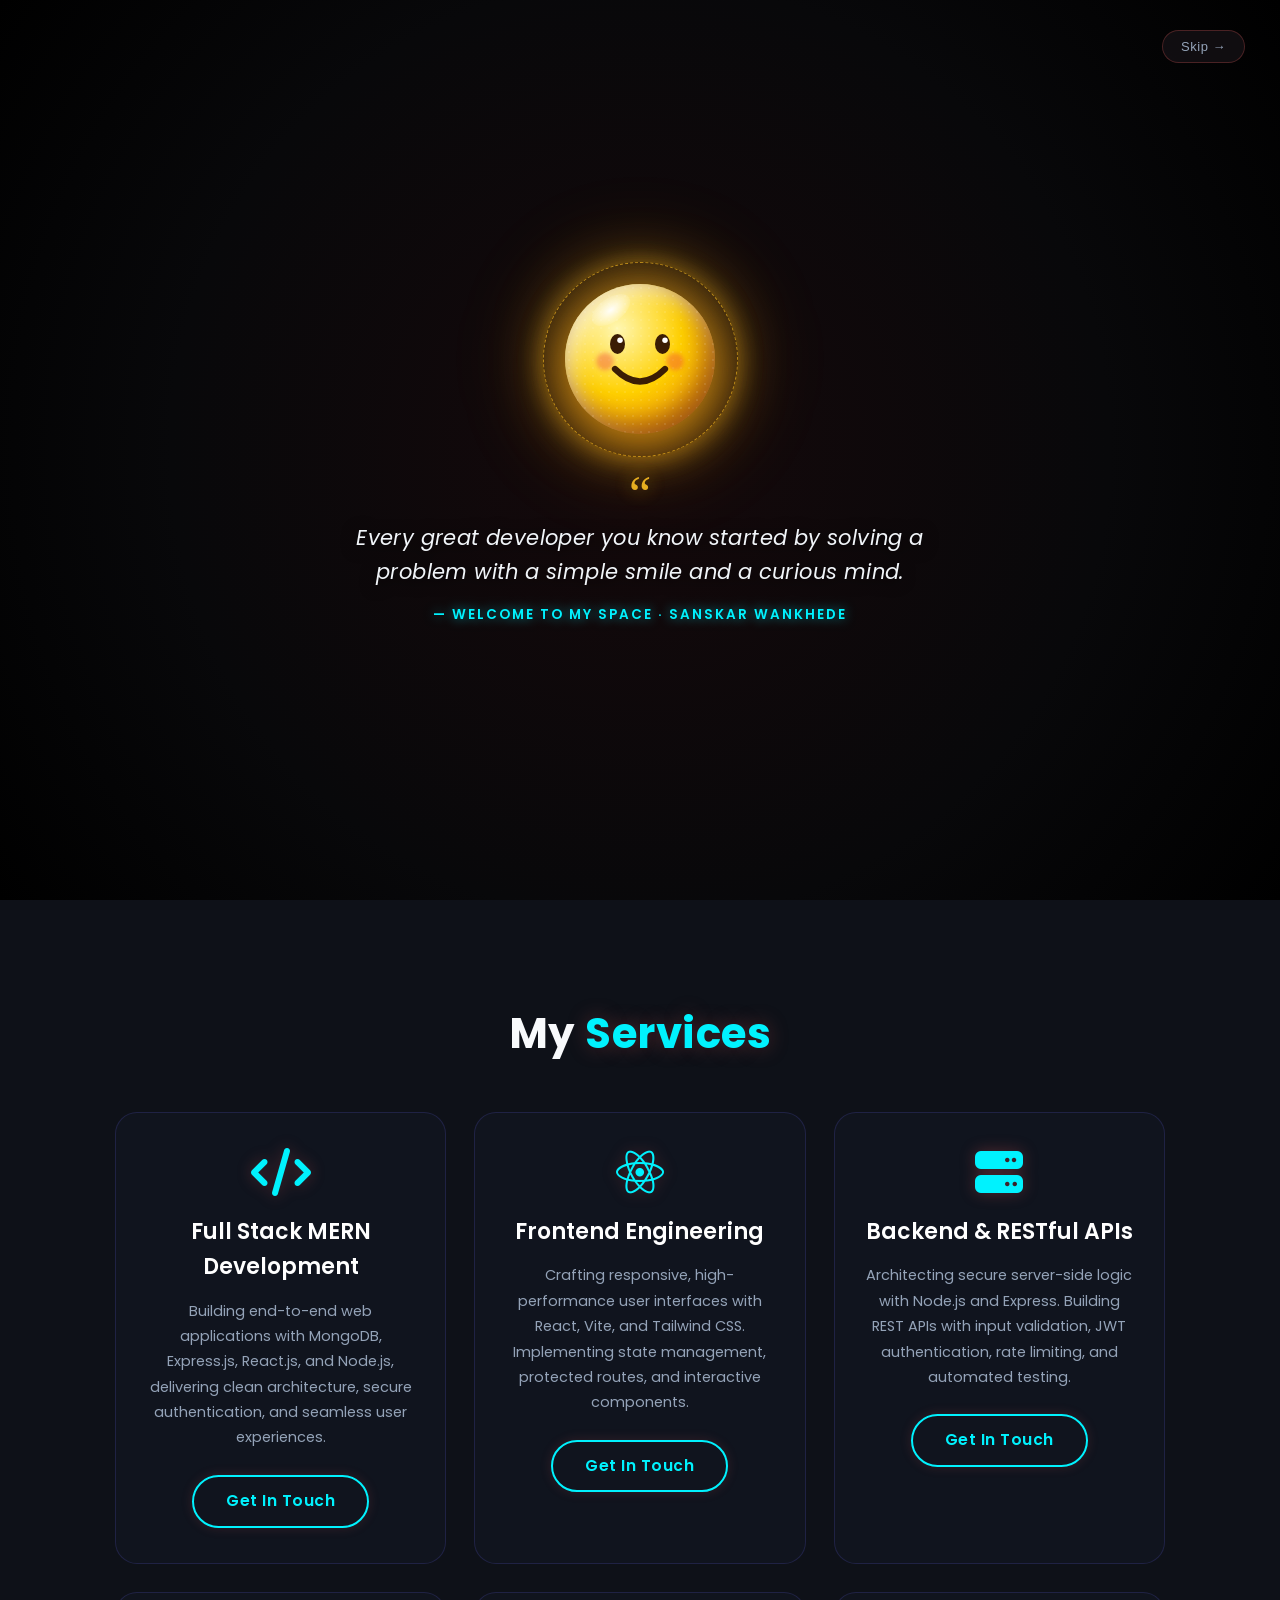
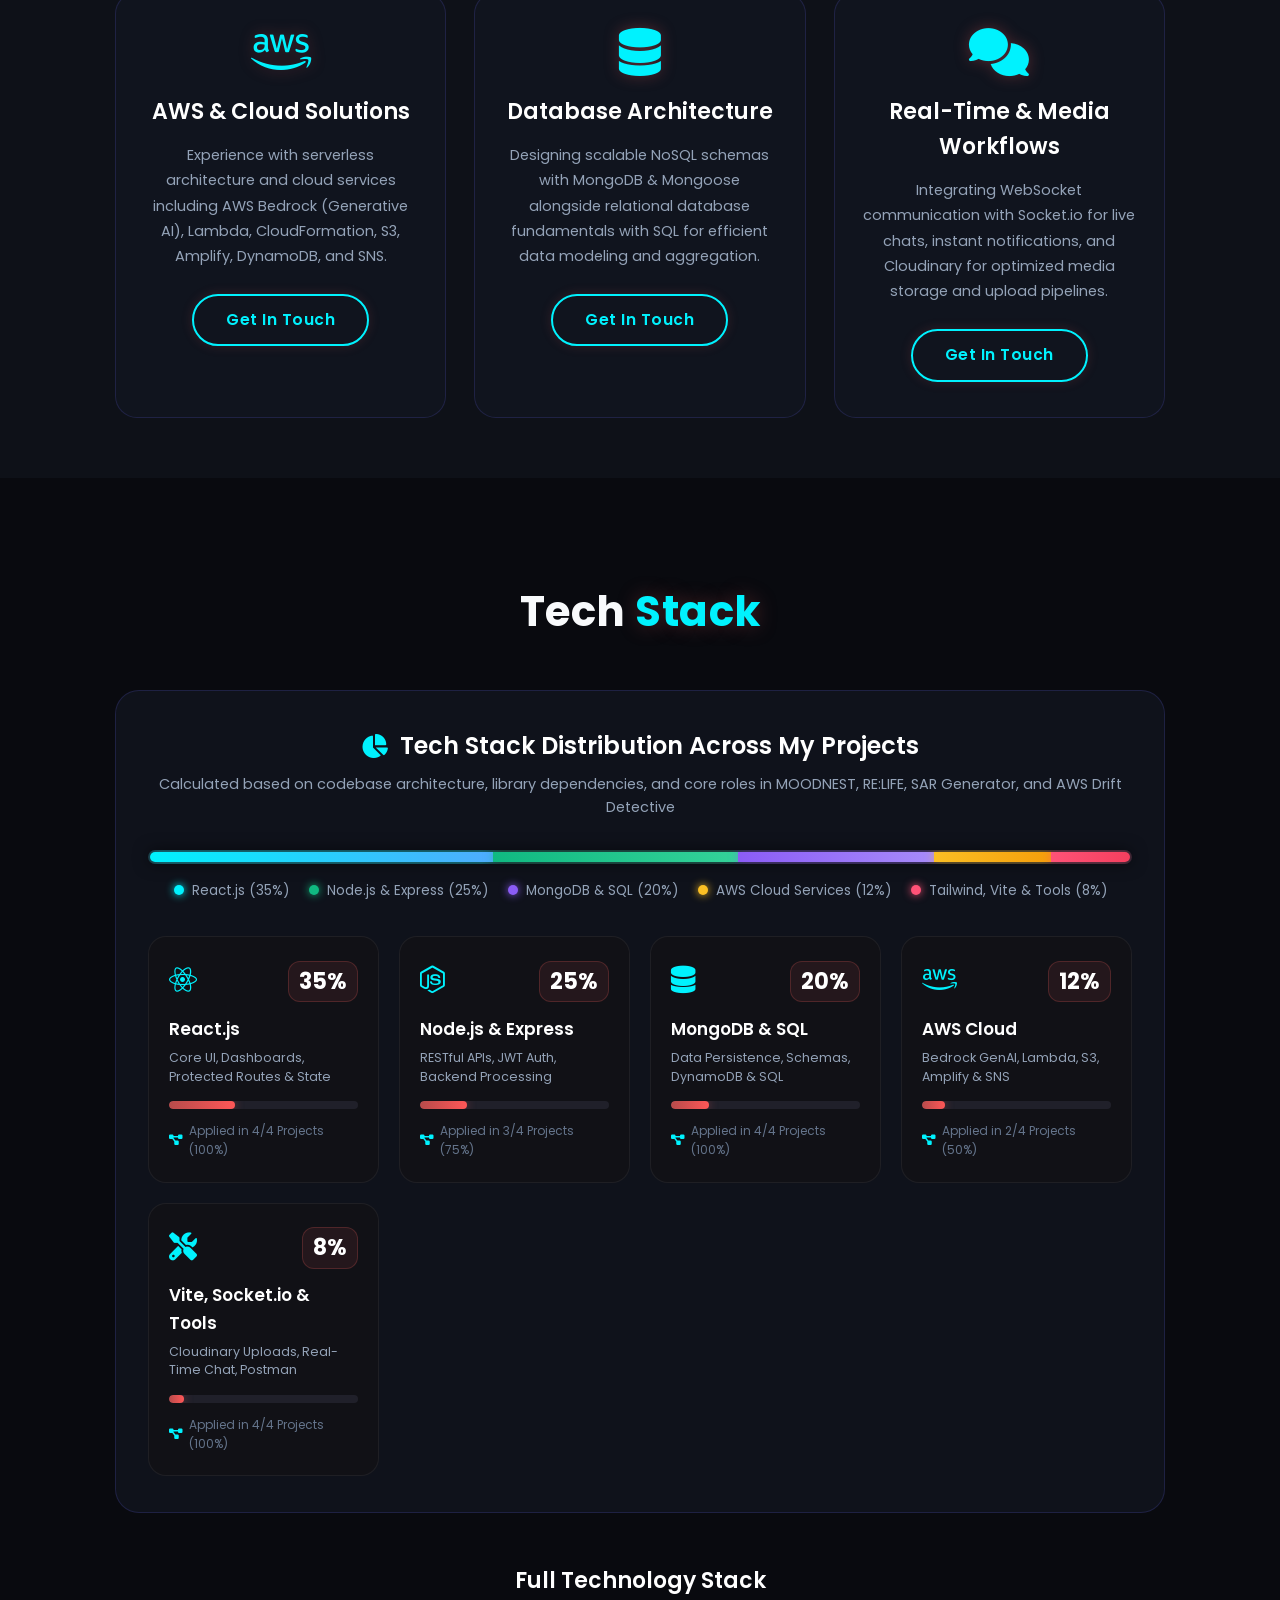
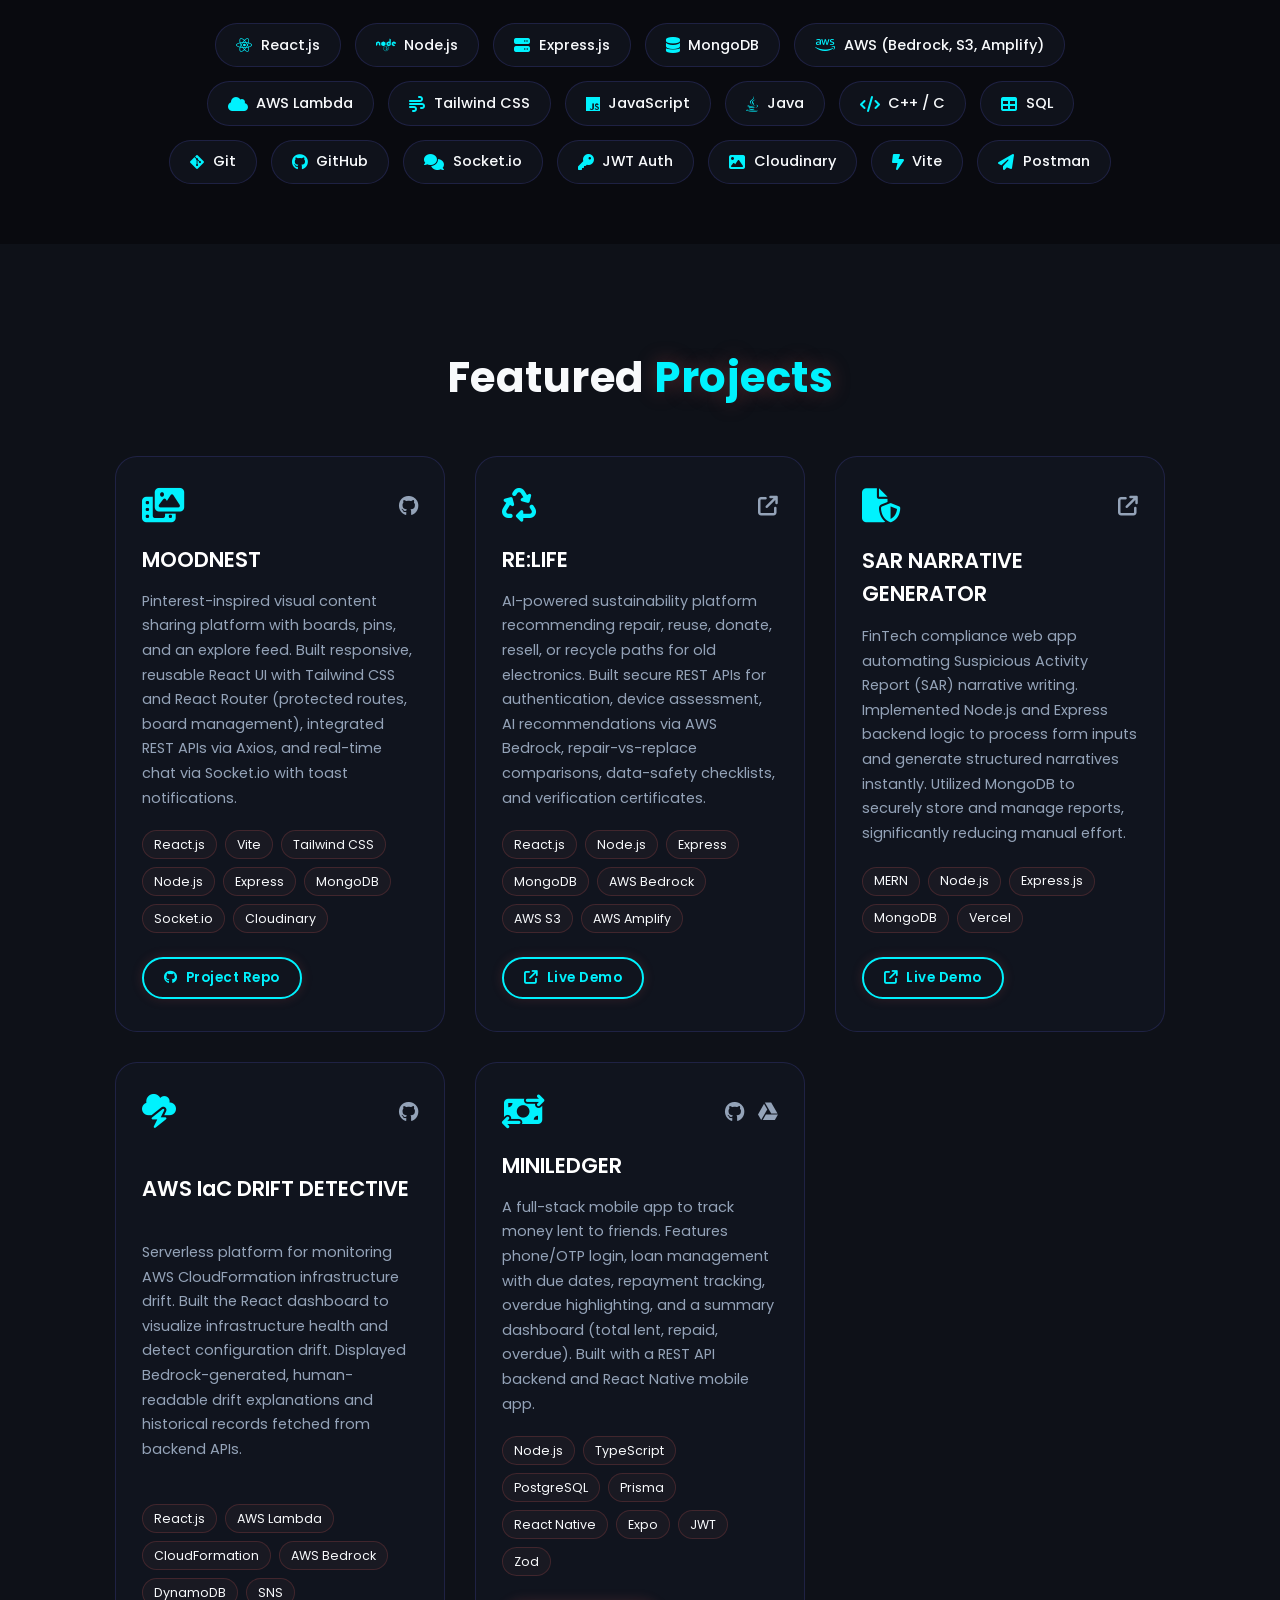
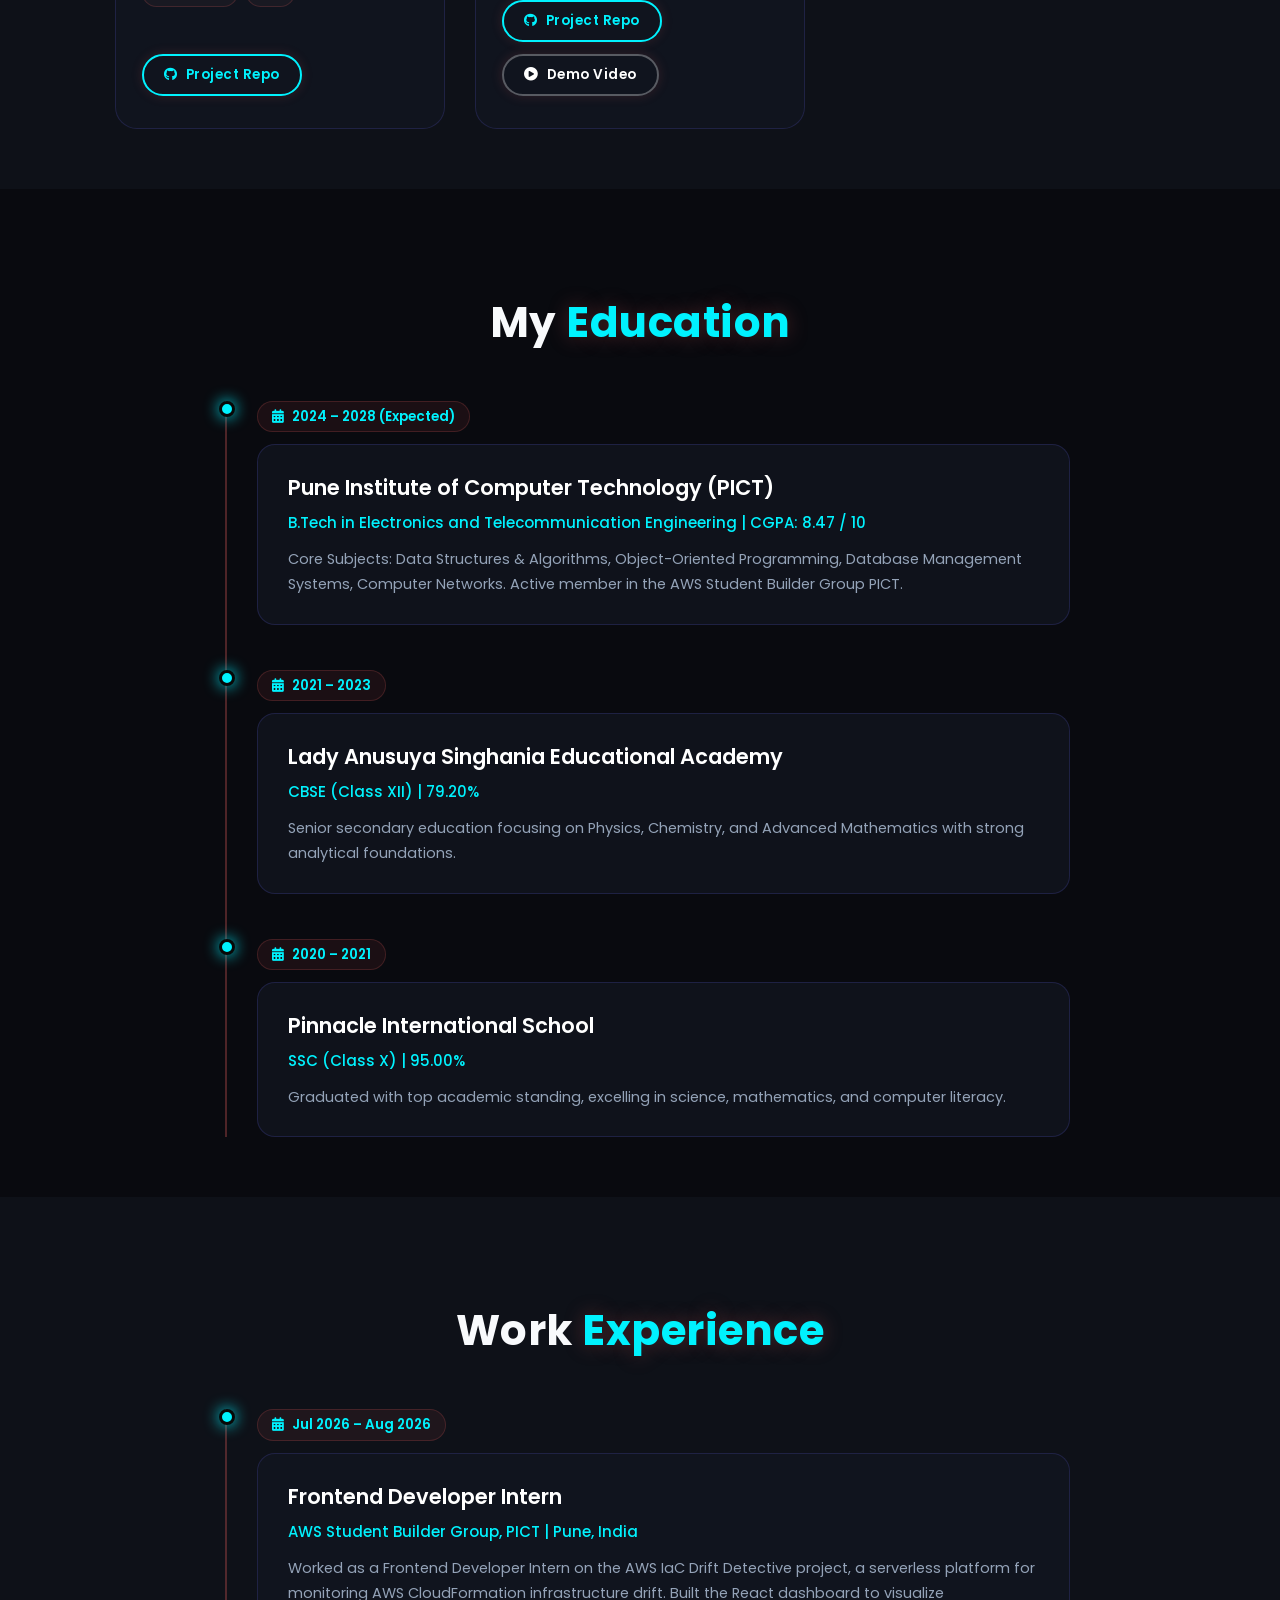
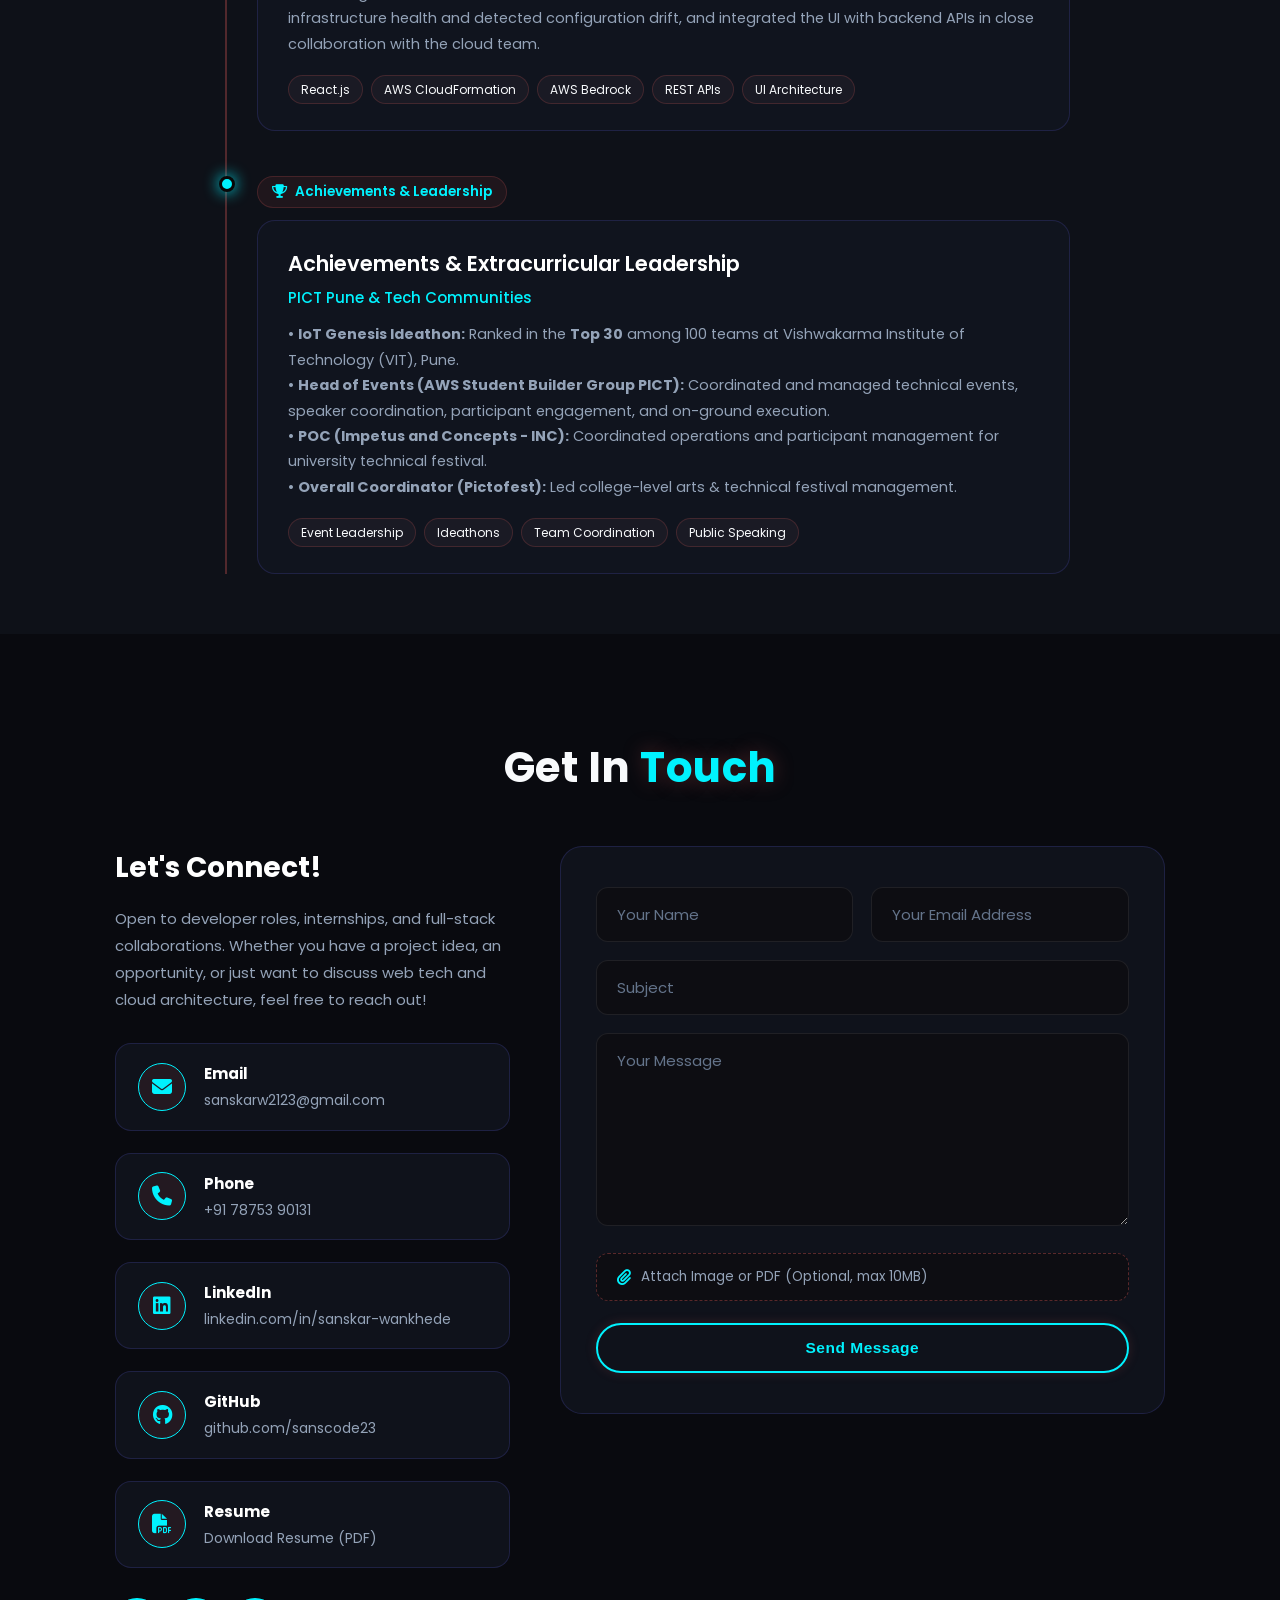
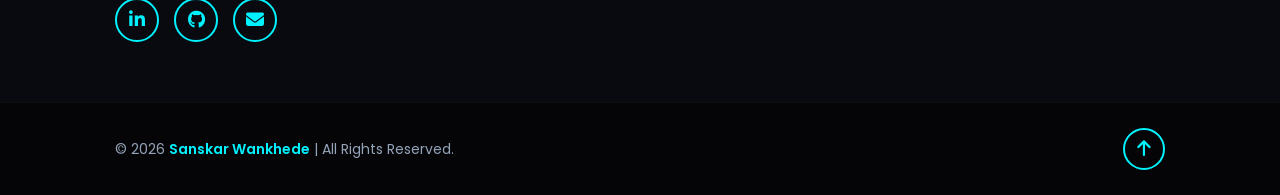
==== commit 95d4a3f9: "changed profile photo" ====
--- a/Frontend/index.html
+++ b/Frontend/index.html
@@ -416,6 +416,39 @@
             <a href="https://github.com/yawale-mrun-7/aws-infra-drift-detection.git" target="_blank" rel="noopener noreferrer" class="btn btn-sm"><i class="fa-brands fa-github"></i> Project Repo</a>
           </div>
         </article>
+
+        <!-- Project 5: MiniLedger -->
+        <article class="project-card">
+          <div class="project-header">
+            <i class="fa-solid fa-money-bill-transfer folder-icon"></i>
+            <div class="project-links">
+              <a href="https://github.com/sanscode23/MiniLedger" target="_blank" rel="noopener noreferrer" aria-label="GitHub Repository">
+                <i class="fa-brands fa-github"></i>
+              </a>
+              <a href="https://drive.google.com/drive/folders/1nOl5Q_3CxoR_ekSuq3U7W7JL737CigPu" target="_blank" rel="noopener noreferrer" aria-label="Demo Video">
+                <i class="fa-brands fa-google-drive"></i>
+              </a>
+            </div>
+          </div>
+          <h3>MINILEDGER</h3>
+          <p>
+            A full-stack mobile app to track money lent to friends. Features phone/OTP login, loan management with due dates, repayment tracking, overdue highlighting, and a summary dashboard (total lent, repaid, overdue). Built with a REST API backend and React Native mobile app.
+          </p>
+          <div class="tags">
+            <span>Node.js</span>
+            <span>TypeScript</span>
+            <span>PostgreSQL</span>
+            <span>Prisma</span>
+            <span>React Native</span>
+            <span>Expo</span>
+            <span>JWT</span>
+            <span>Zod</span>
+          </div>
+          <div class="card-cta">
+            <a href="https://github.com/sanscode23/MiniLedger" target="_blank" rel="noopener noreferrer" class="btn btn-sm"><i class="fa-brands fa-github"></i> Project Repo</a>
+            <a href="https://drive.google.com/drive/folders/1nOl5Q_3CxoR_ekSuq3U7W7JL737CigPu" target="_blank" rel="noopener noreferrer" class="btn btn-sm btn-outline"><i class="fa-solid fa-circle-play"></i> Demo Video</a>
+          </div>
+        </article>
       </div>
     </section>
 
--- a/Frontend/style.css
+++ b/Frontend/style.css
@@ -683,7 +683,7 @@
 .btn.btn-outline:hover {
   border-color: var(--main-color);
   color: var(--main-color);
-  background: rgba(183, 75, 75, 0.1);
+  background: rgba(0, 242, 254, 0.08);
 }
 
 /* 6. SERVICES SECTION */
@@ -1108,6 +1108,7 @@
 
 .project-card .card-cta {
   display: flex;
+  flex-wrap: wrap;
   gap: 1.2rem;
 }
 
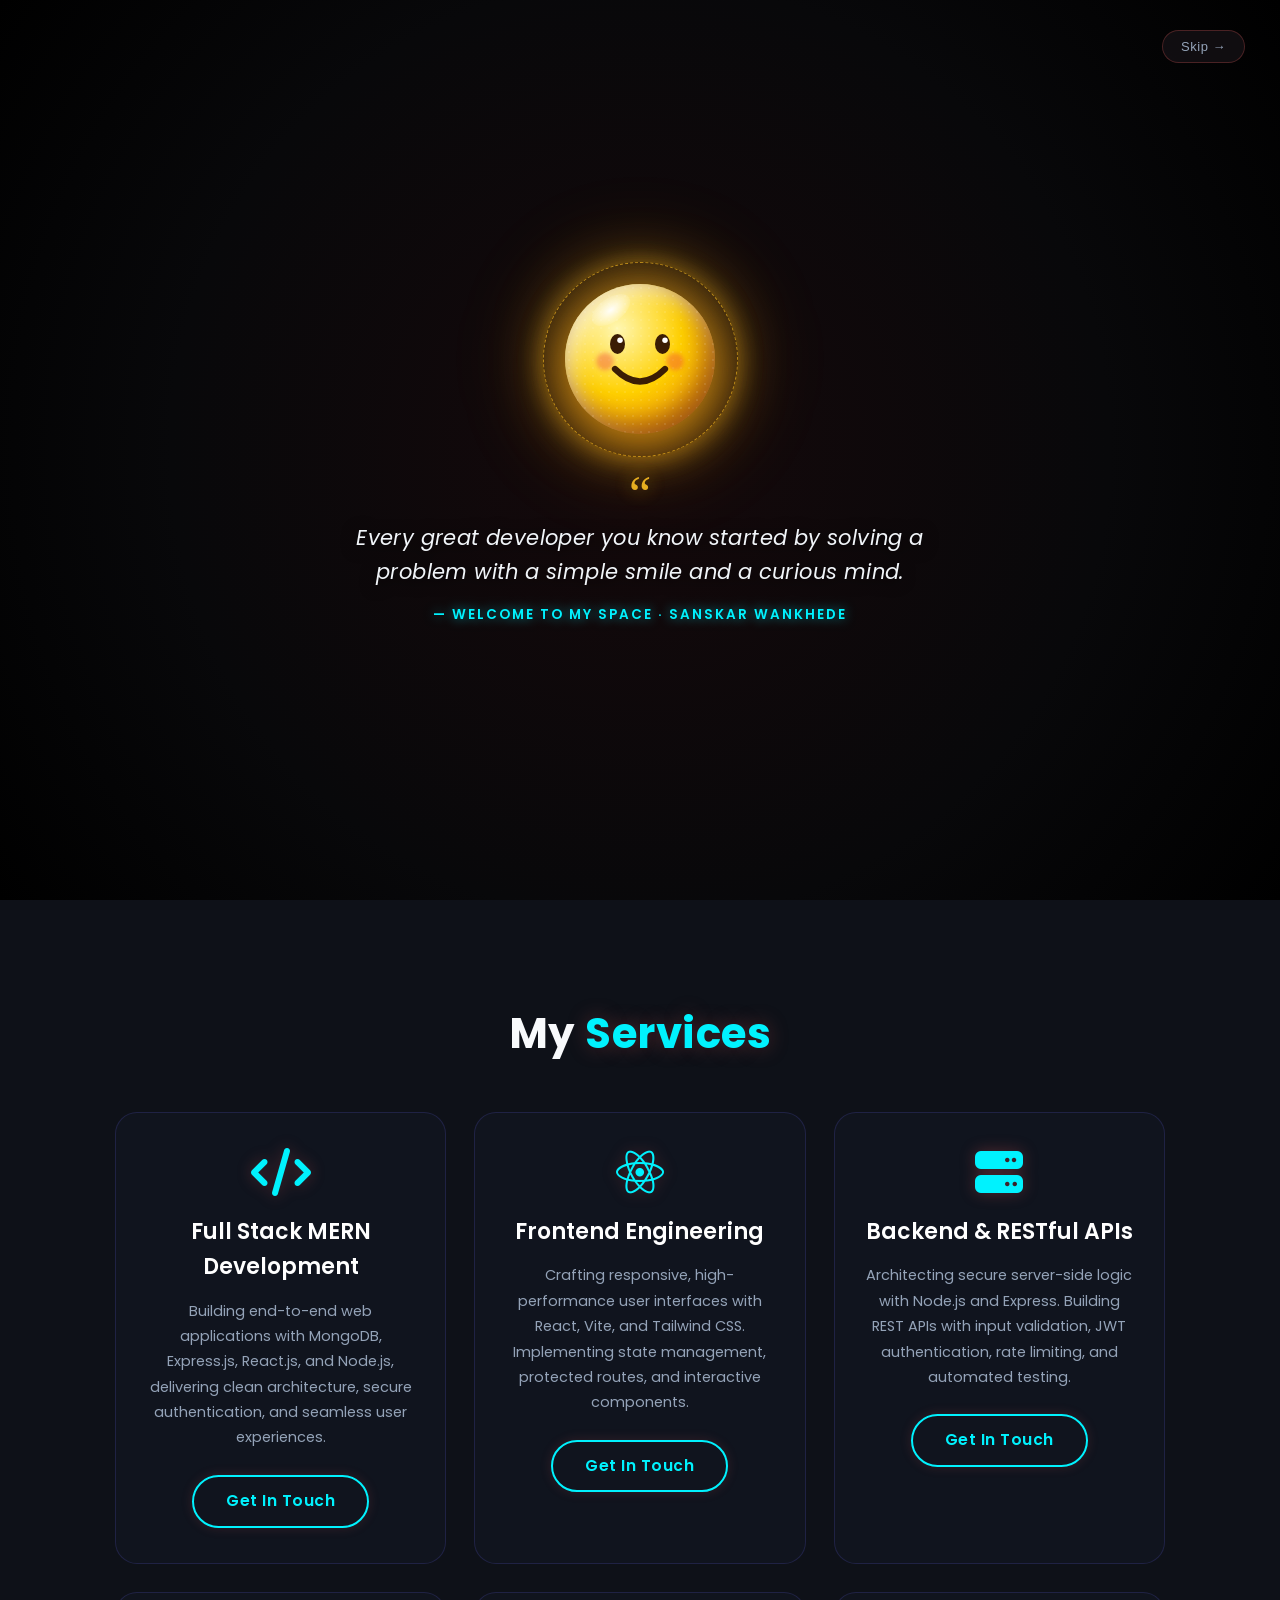
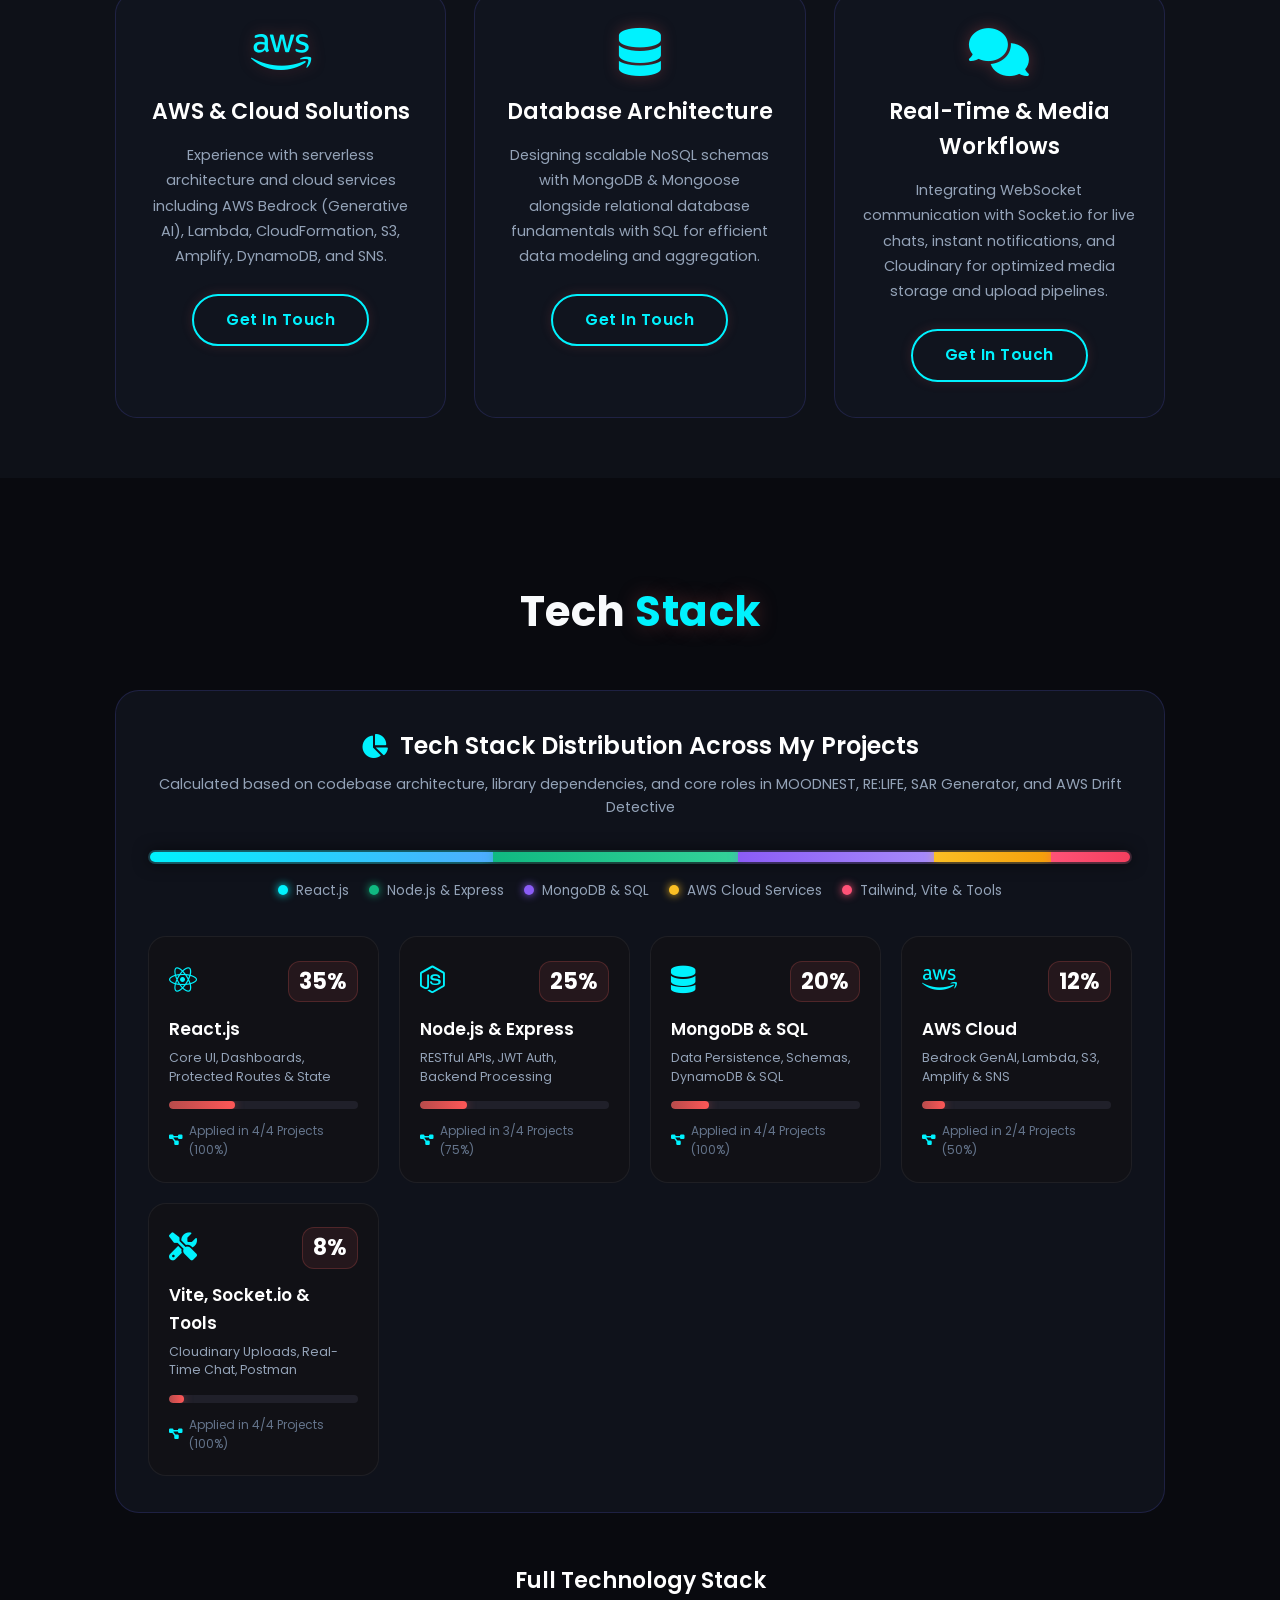
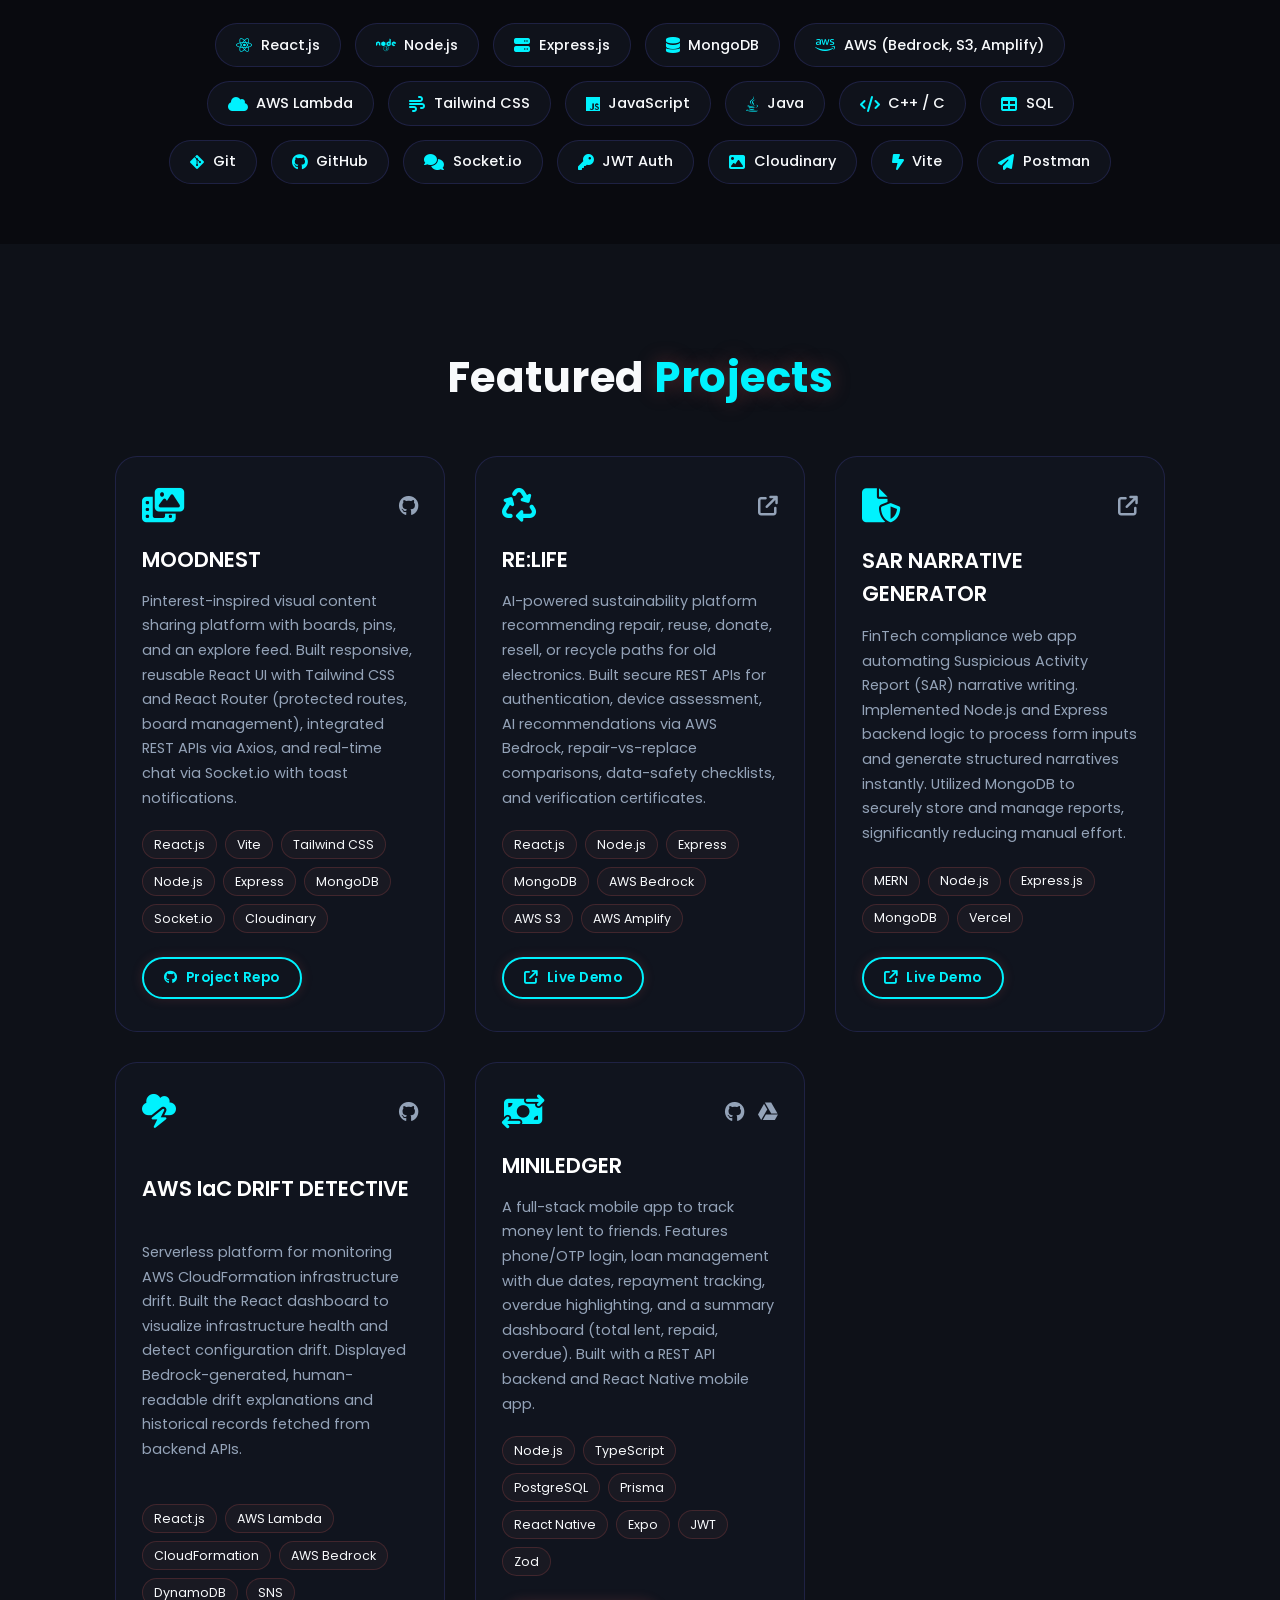
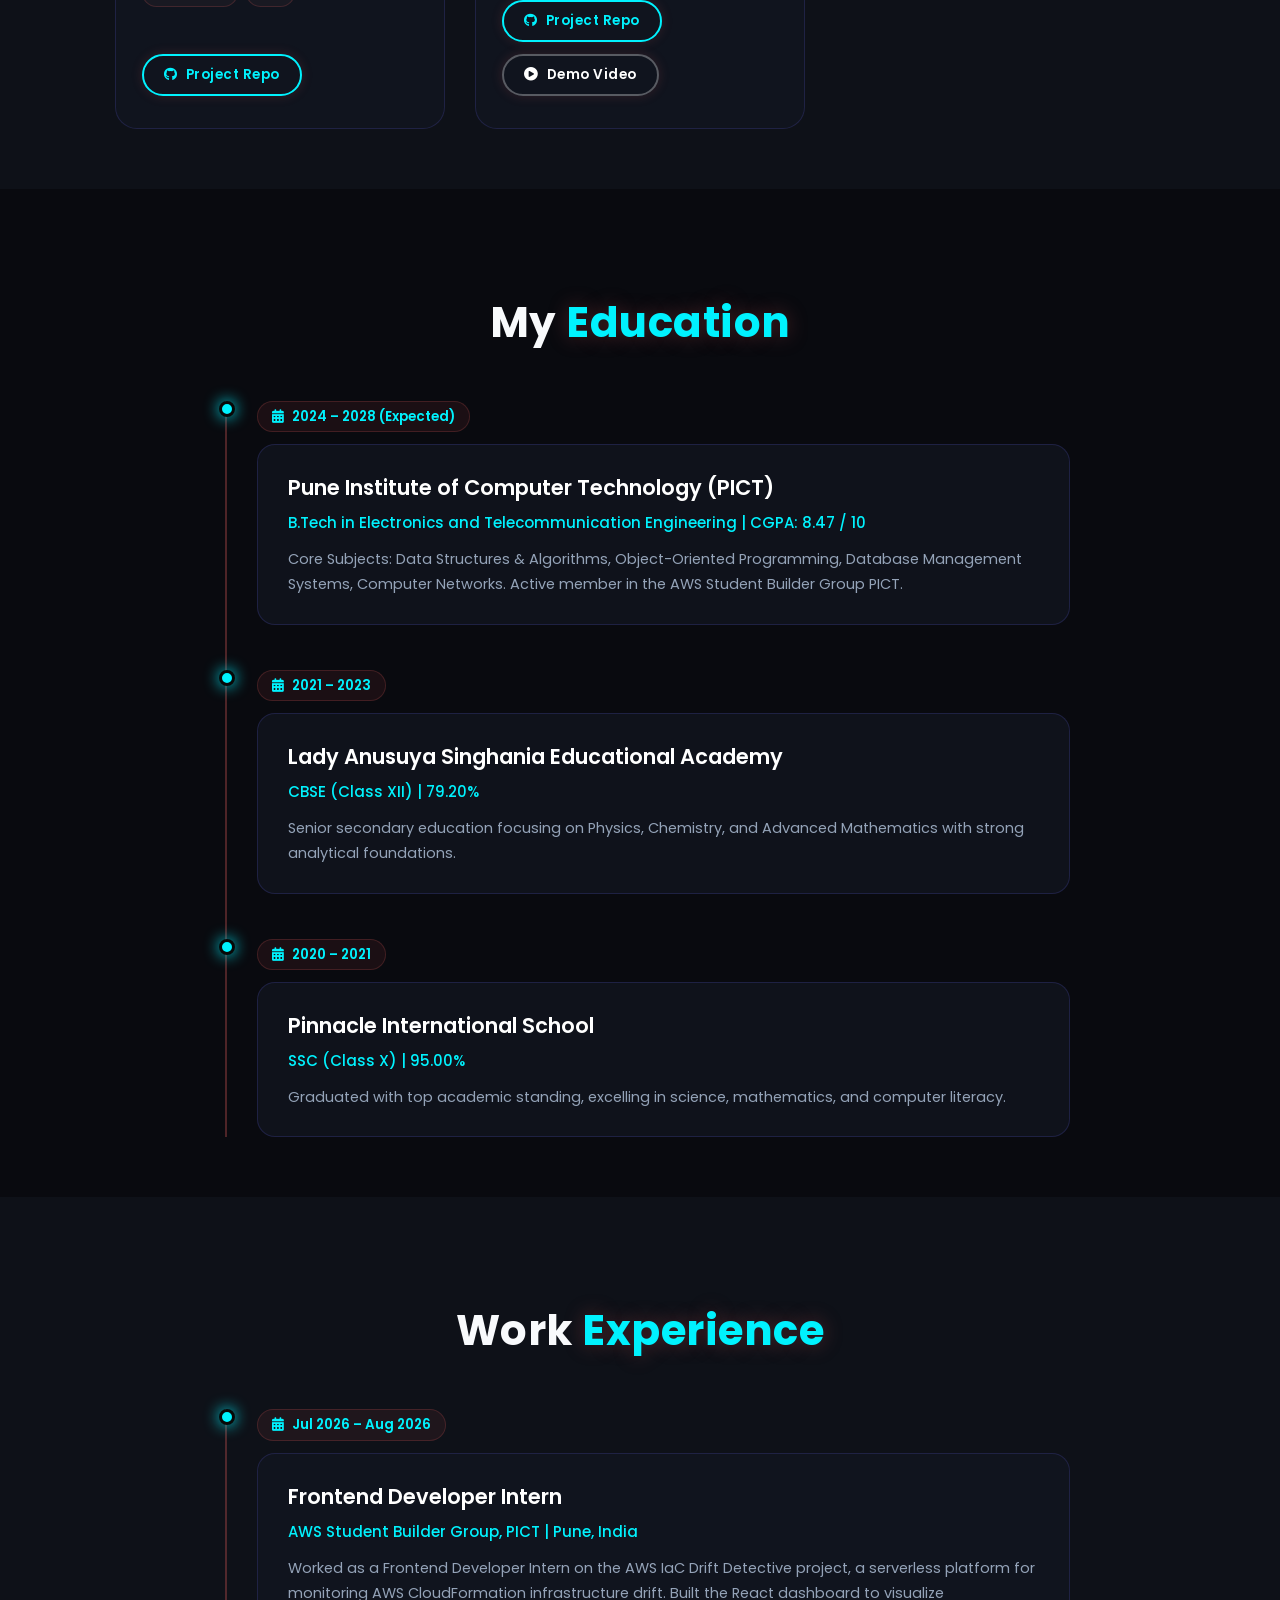
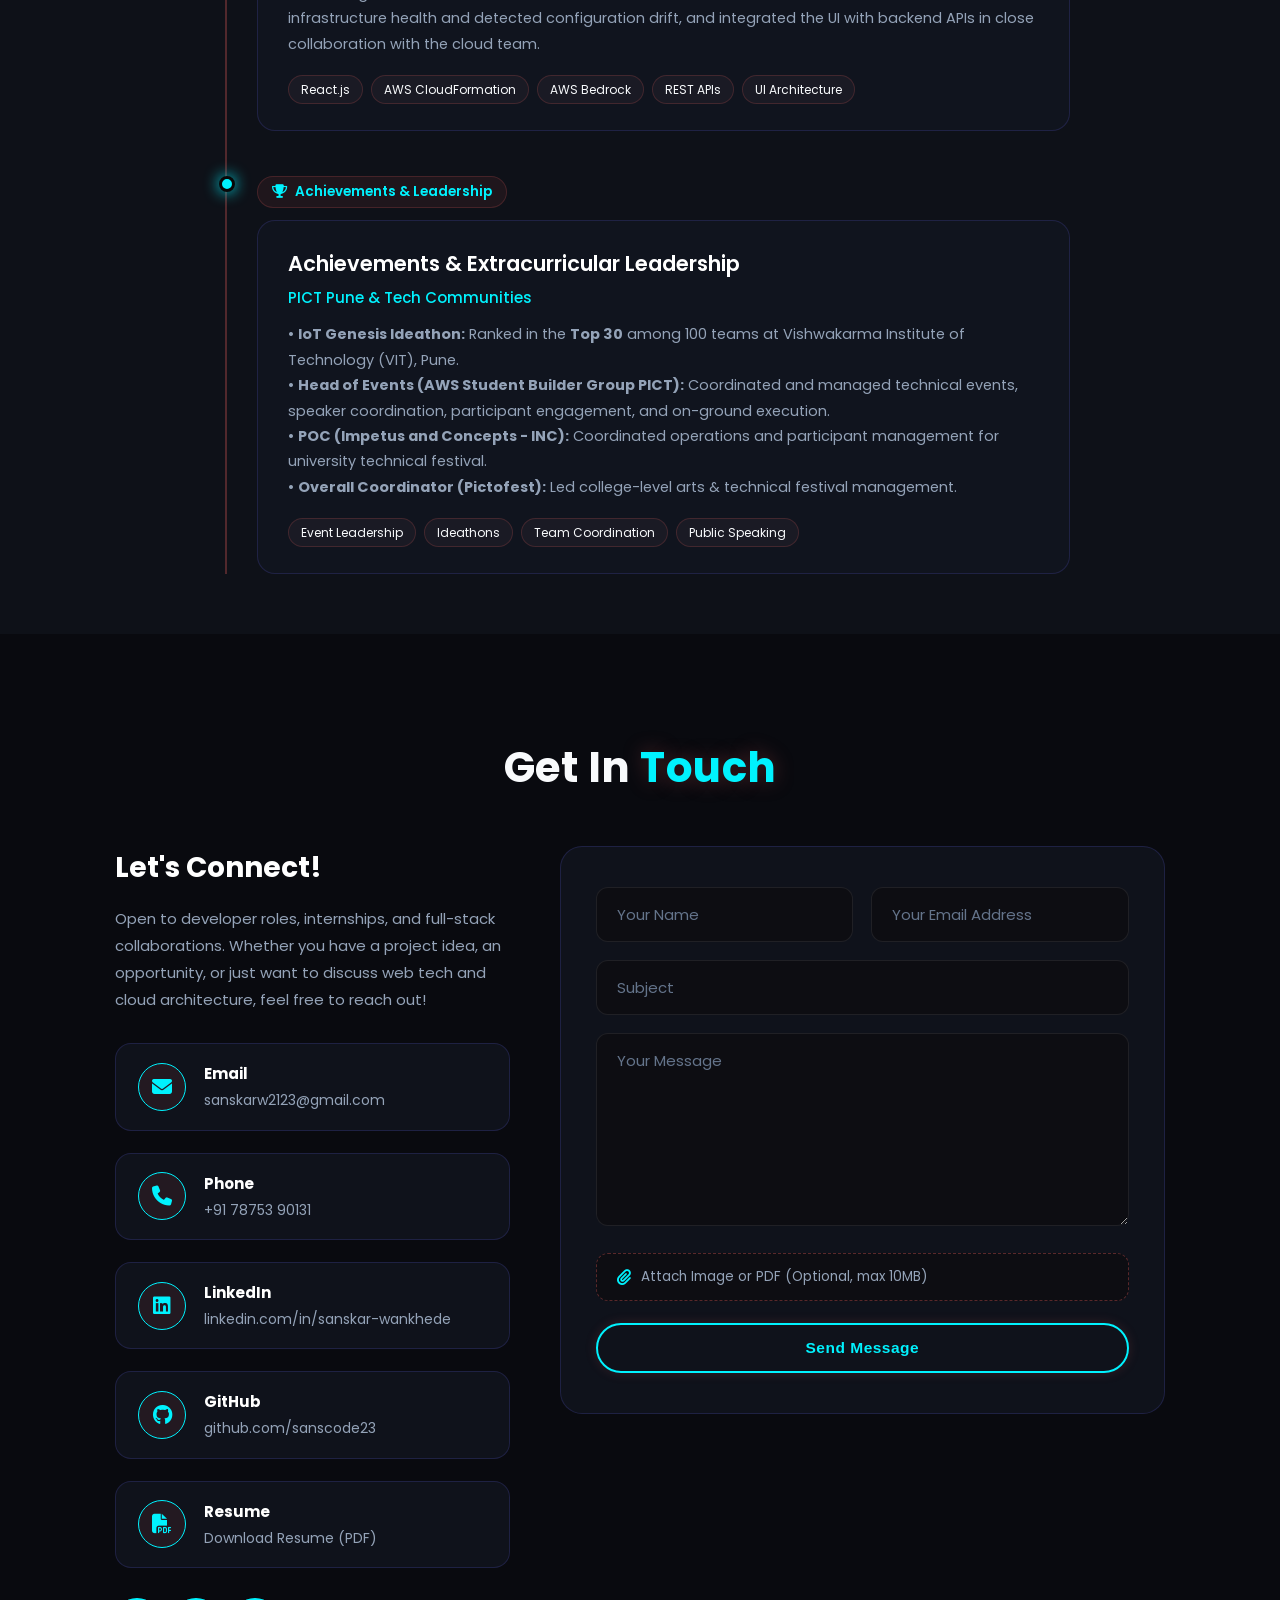
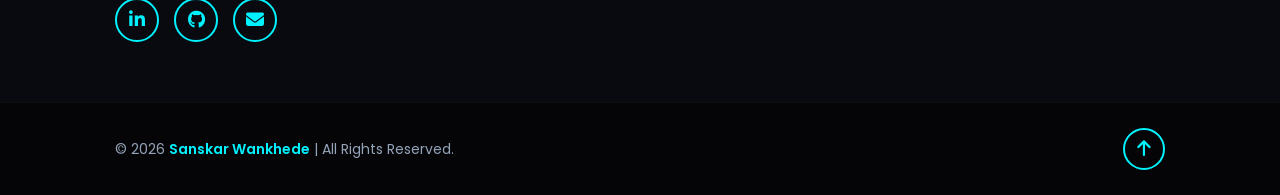
==== commit c4669f1d: "changed profile photo" ====
--- a/Frontend/index.html
+++ b/Frontend/index.html
@@ -204,18 +204,18 @@
         <!-- Segmented Distribution Bar -->
         <div class="segmented-bar-wrapper">
           <div class="segmented-bar">
-            <span class="seg seg-react" style="width: 35%;" data-tooltip="React.js: 35%"></span>
-            <span class="seg seg-node" style="width: 25%;" data-tooltip="Node & Express: 25%"></span>
-            <span class="seg seg-mongo" style="width: 20%;" data-tooltip="MongoDB & SQL: 20%"></span>
-            <span class="seg seg-tailwind" style="width: 12%;" data-tooltip="AWS & Cloud Services: 12%"></span>
-            <span class="seg seg-tools" style="width: 8%;" data-tooltip="Tailwind, Vite & Tools: 8%"></span>
+            <span class="seg seg-react" style="width: 35%;" data-tooltip="React.js"></span>
+            <span class="seg seg-node" style="width: 25%;" data-tooltip="Node & Express"></span>
+            <span class="seg seg-mongo" style="width: 20%;" data-tooltip="MongoDB & SQL"></span>
+            <span class="seg seg-tailwind" style="width: 12%;" data-tooltip="AWS & Cloud Services"></span>
+            <span class="seg seg-tools" style="width: 8%;" data-tooltip="Tailwind, Vite & Tools"></span>
           </div>
           <div class="segmented-legend">
-            <span class="legend-item"><span class="dot dot-react"></span> React.js (35%)</span>
-            <span class="legend-item"><span class="dot dot-node"></span> Node.js & Express (25%)</span>
-            <span class="legend-item"><span class="dot dot-mongo"></span> MongoDB & SQL (20%)</span>
-            <span class="legend-item"><span class="dot dot-tailwind"></span> AWS Cloud Services (12%)</span>
-            <span class="legend-item"><span class="dot dot-tools"></span> Tailwind, Vite & Tools (8%)</span>
+            <span class="legend-item"><span class="dot dot-react"></span> React.js </span>
+            <span class="legend-item"><span class="dot dot-node"></span> Node.js & Express </span>
+            <span class="legend-item"><span class="dot dot-mongo"></span> MongoDB & SQL </span>
+            <span class="legend-item"><span class="dot dot-tailwind"></span> AWS Cloud Services </span>
+            <span class="legend-item"><span class="dot dot-tools"></span> Tailwind, Vite & Tools </span>
           </div>
         </div>
 
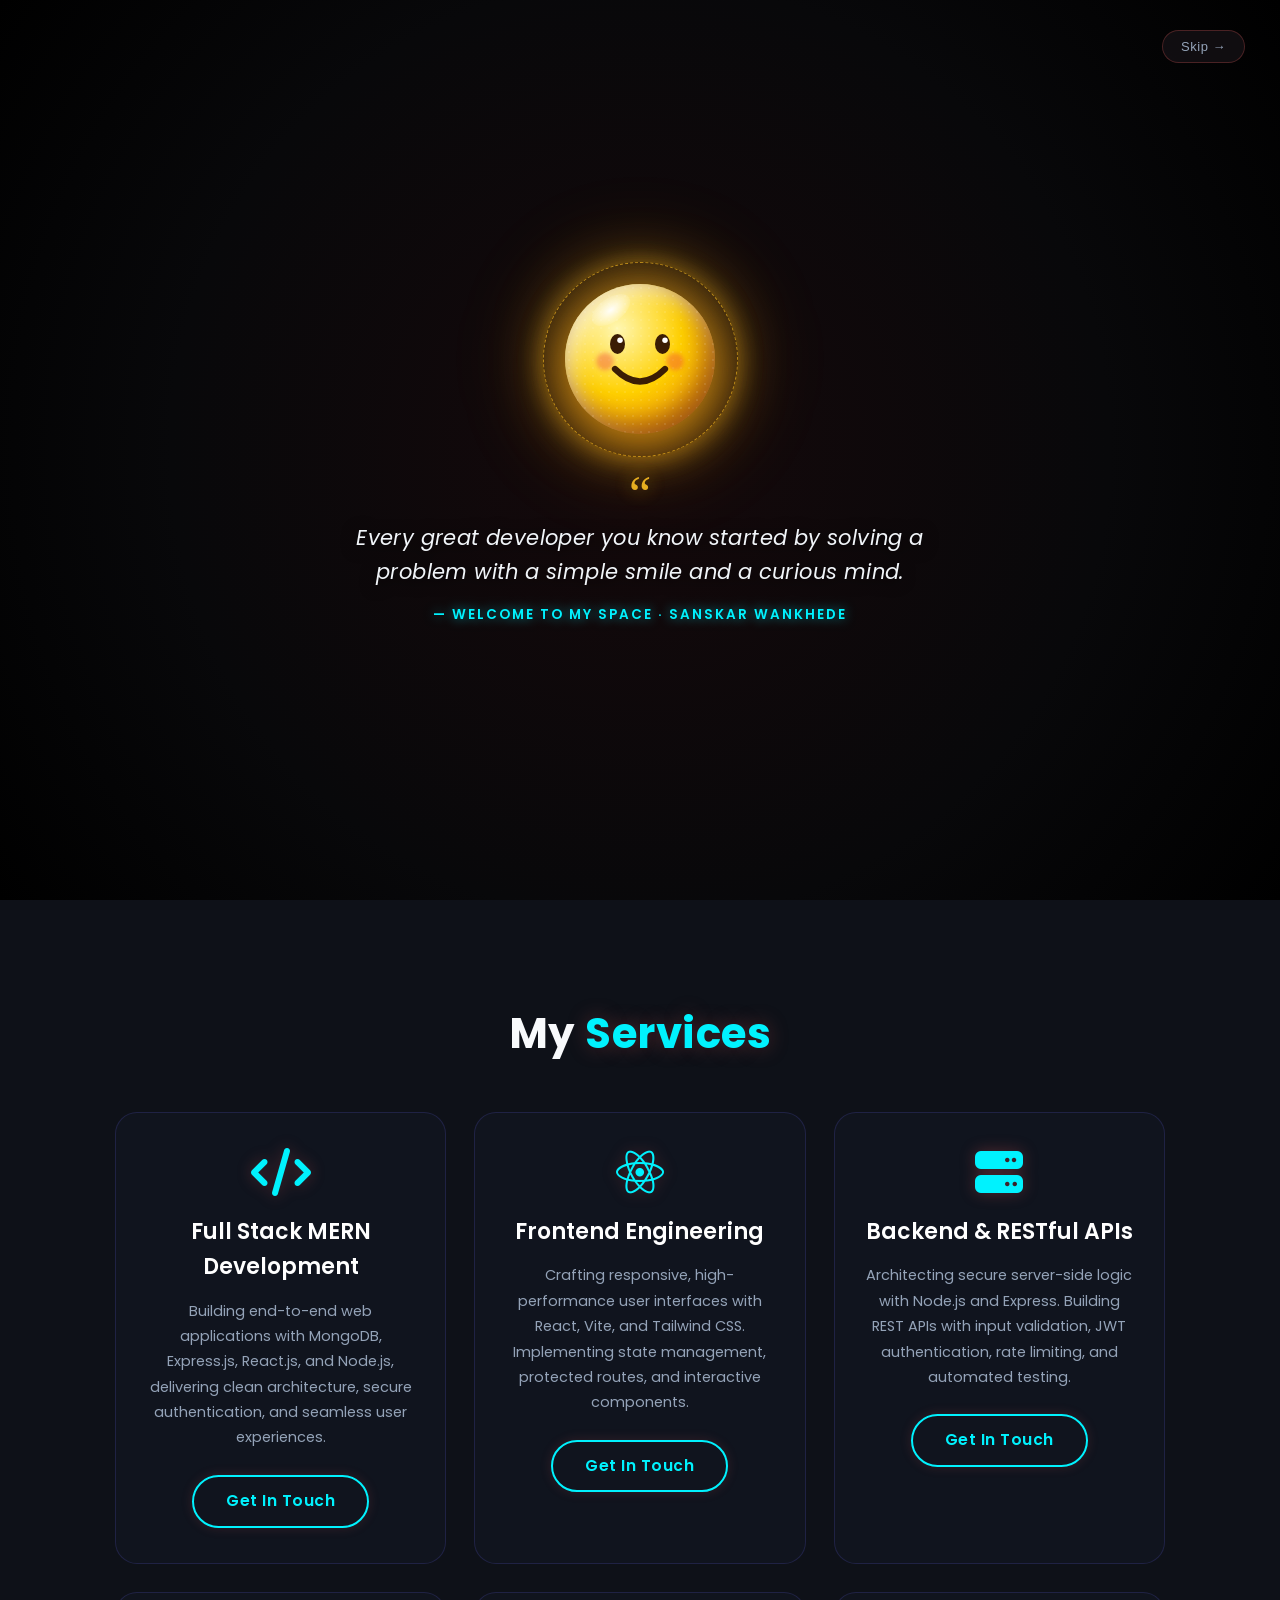
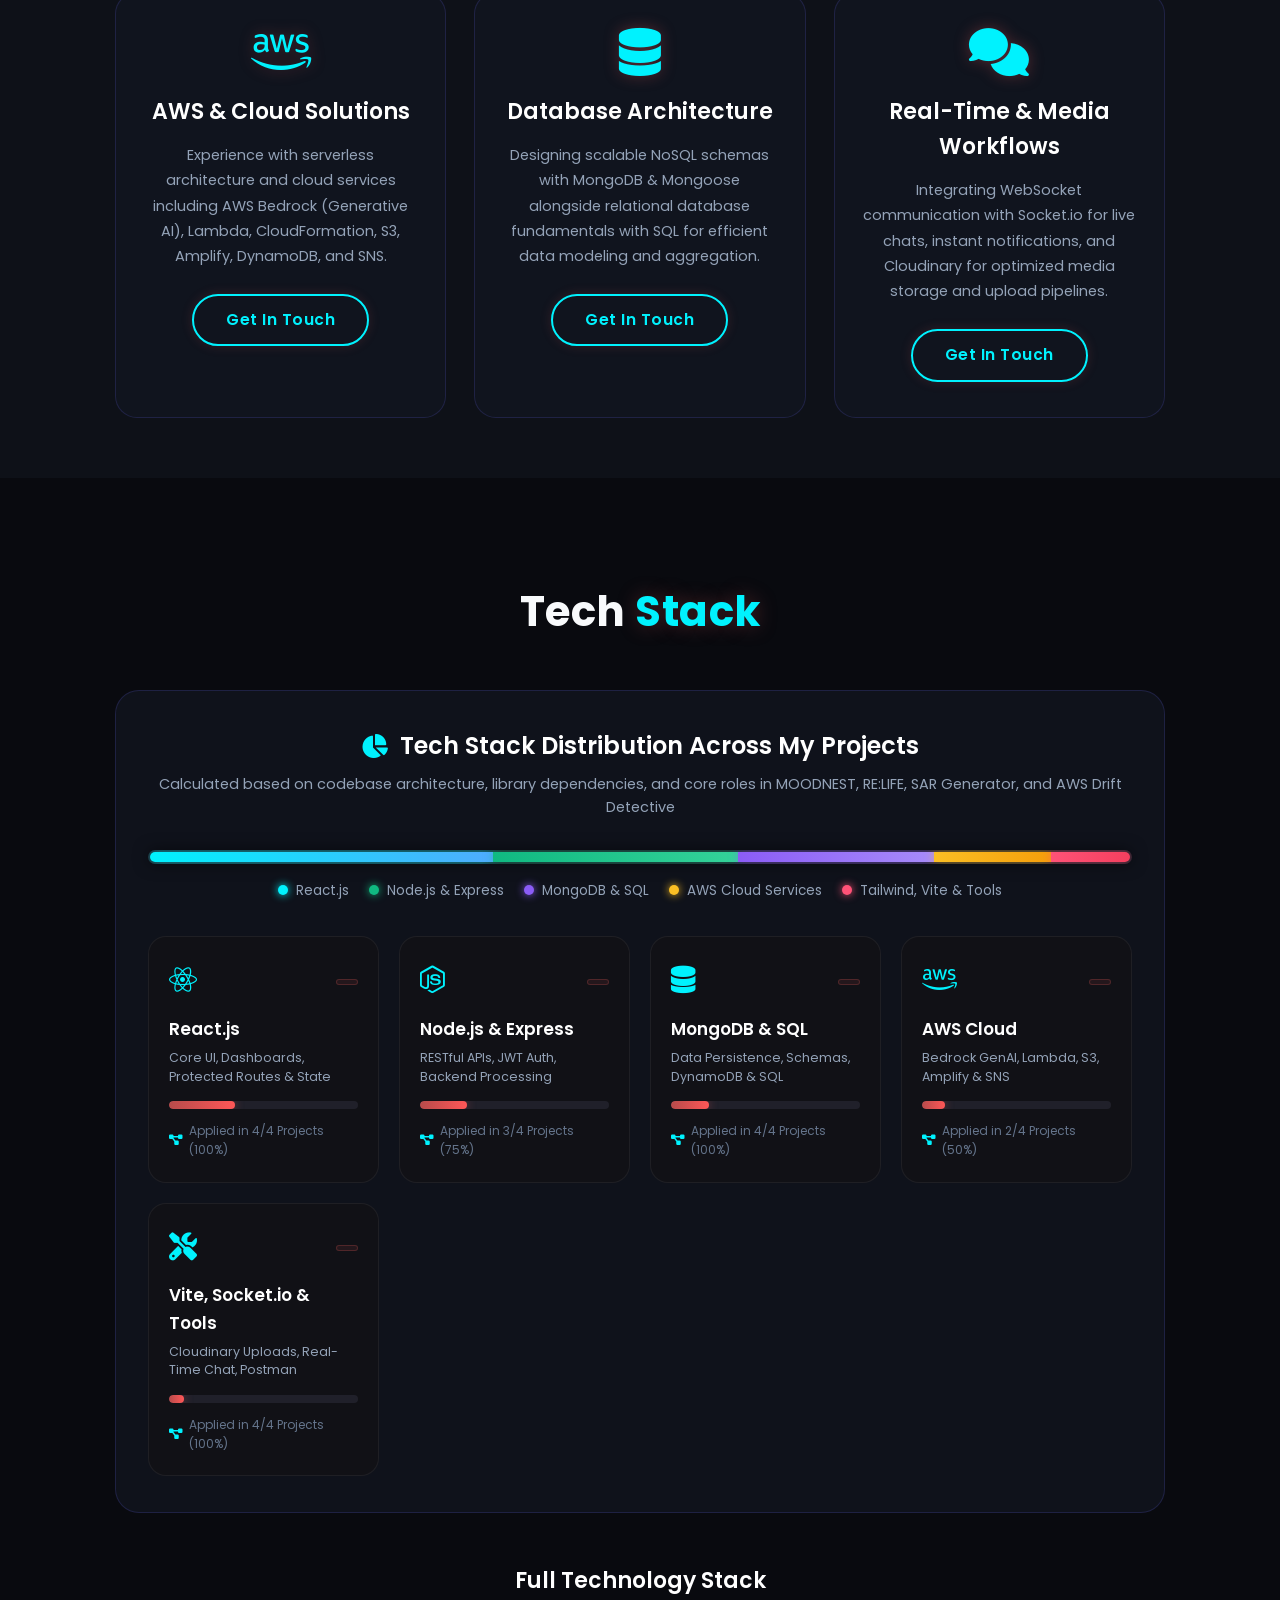
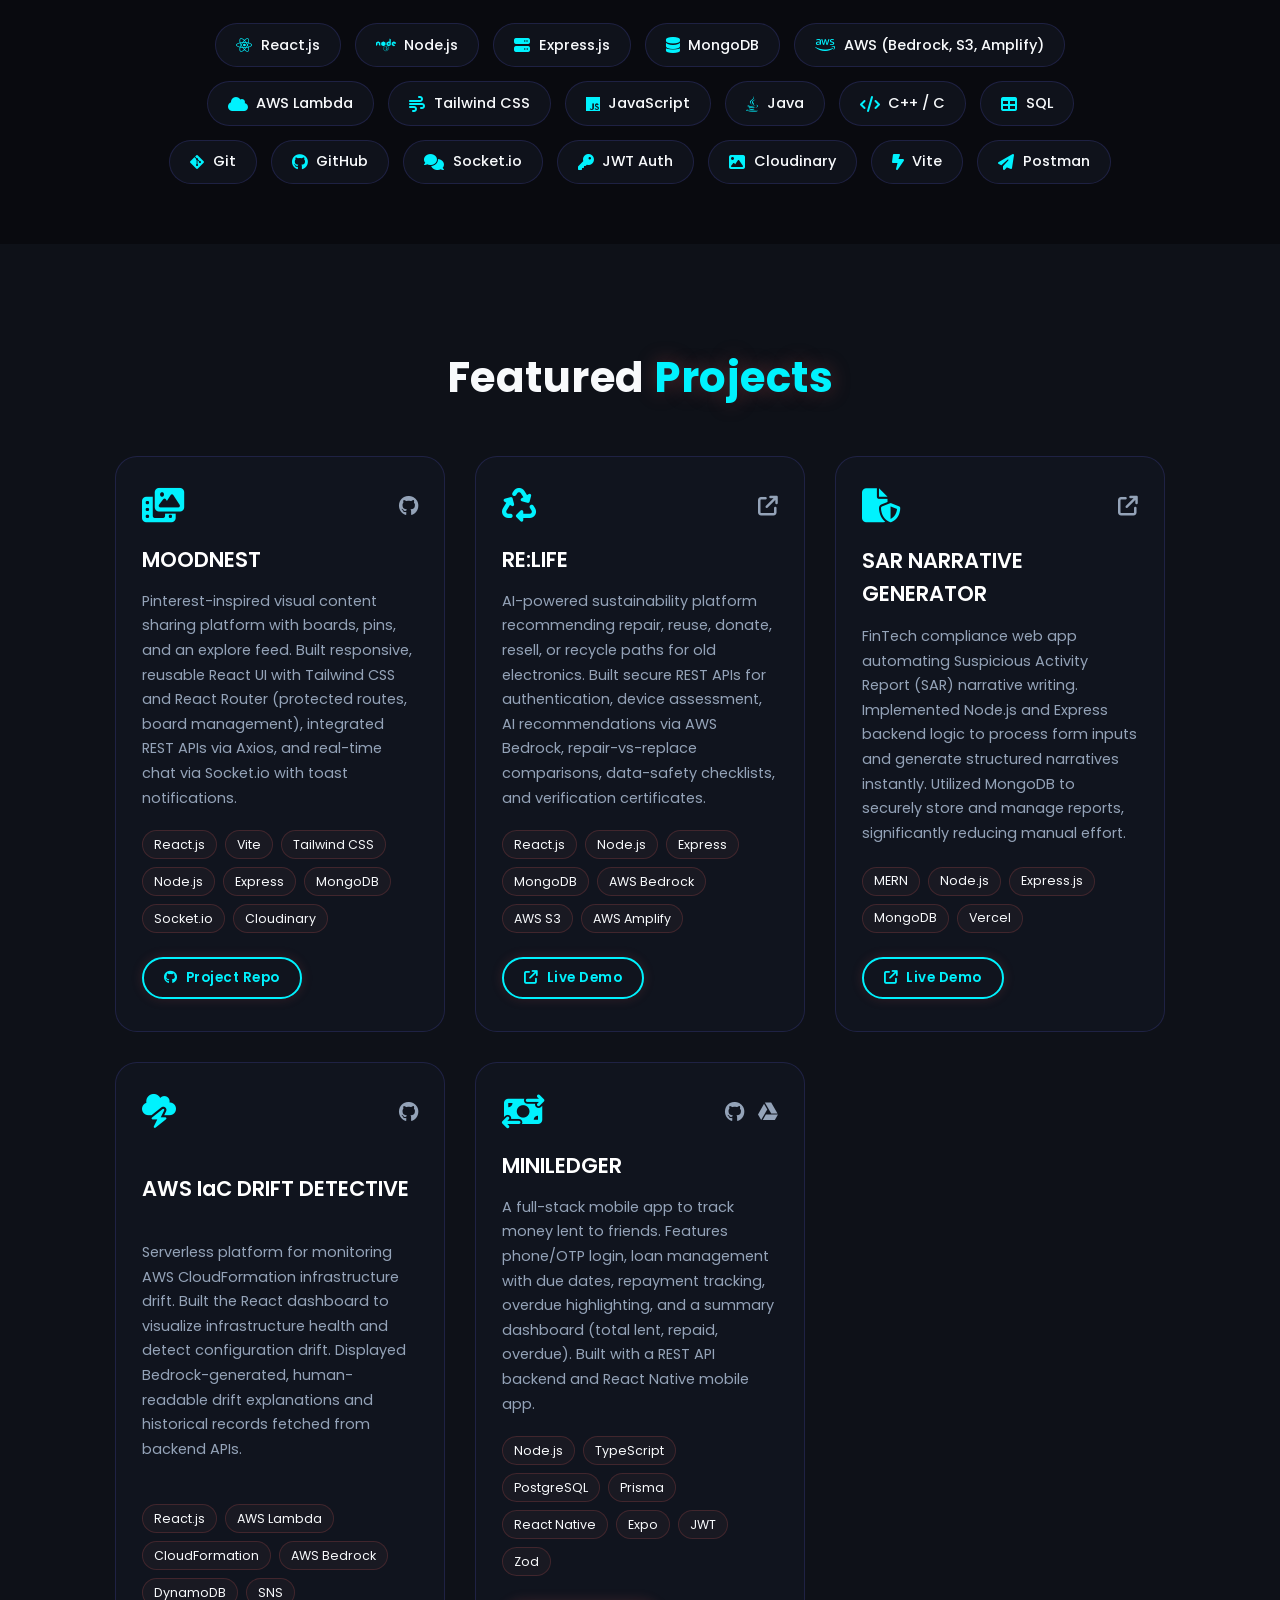
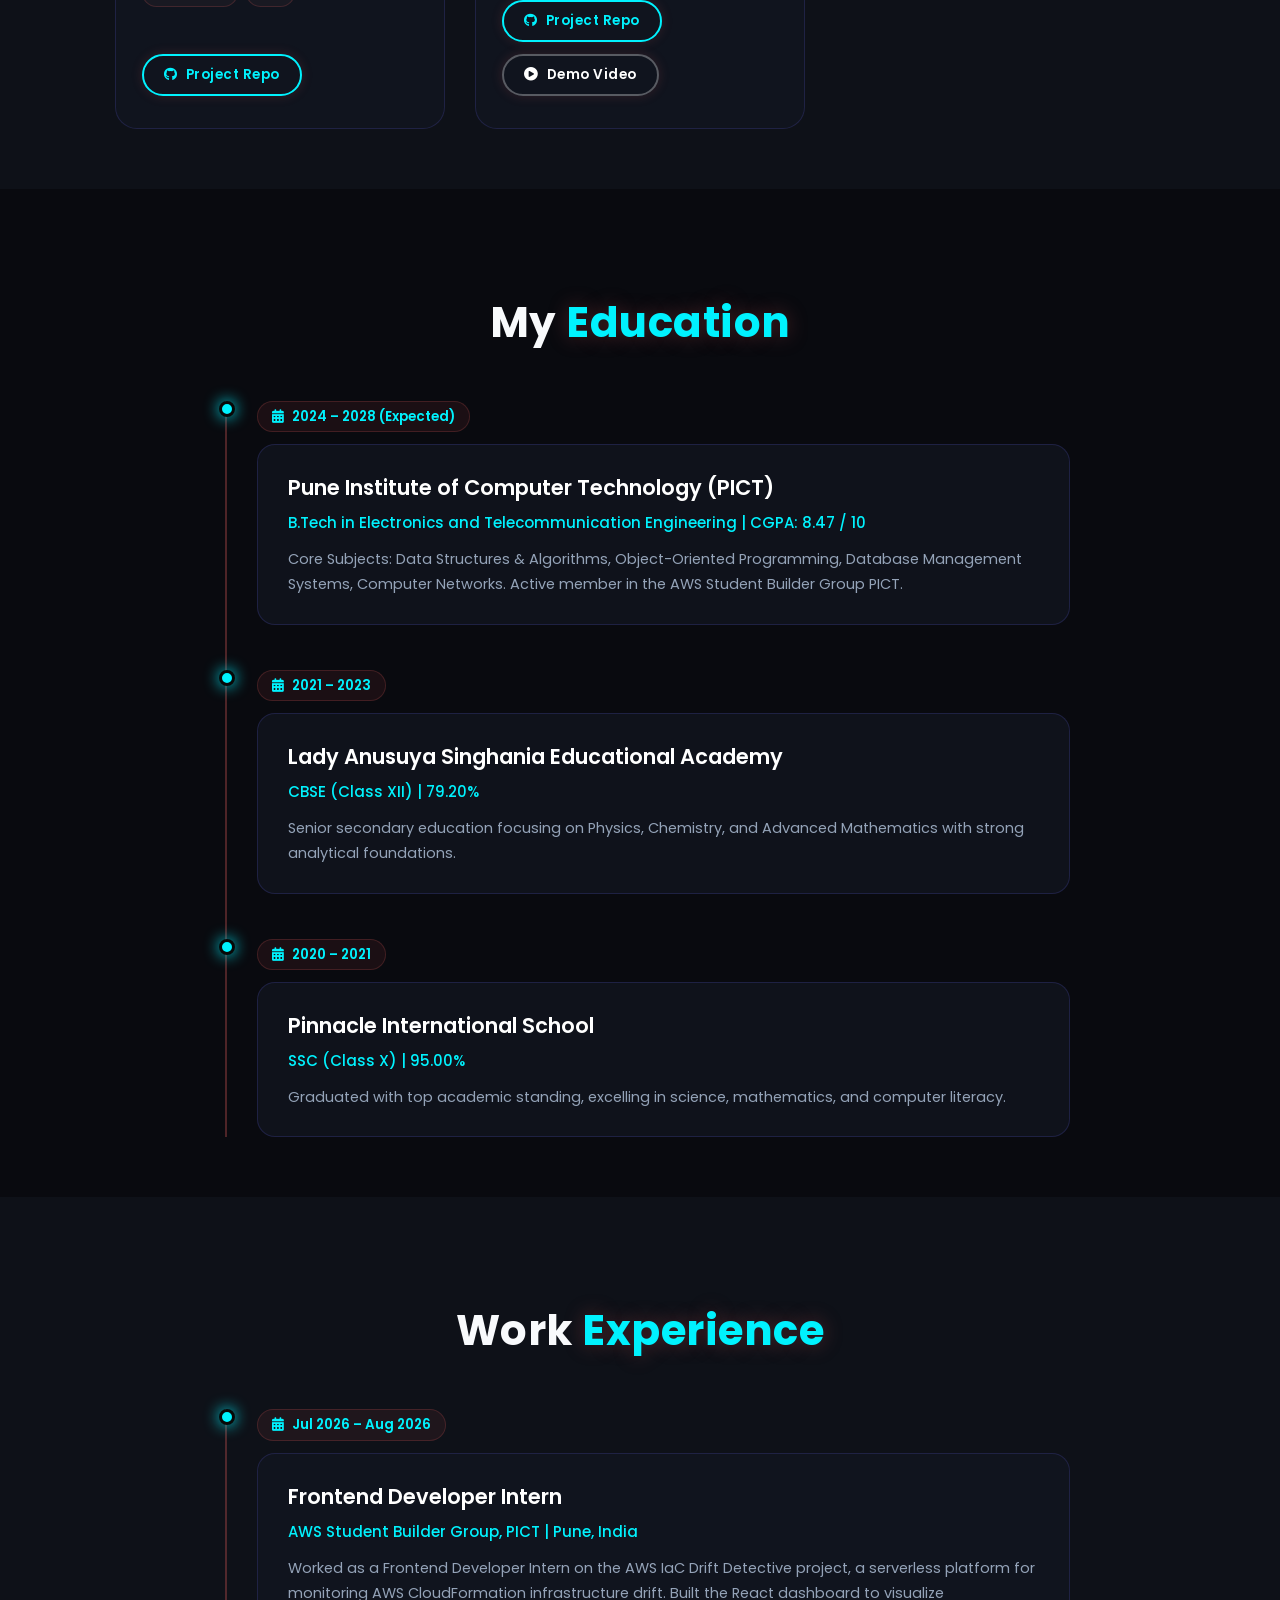
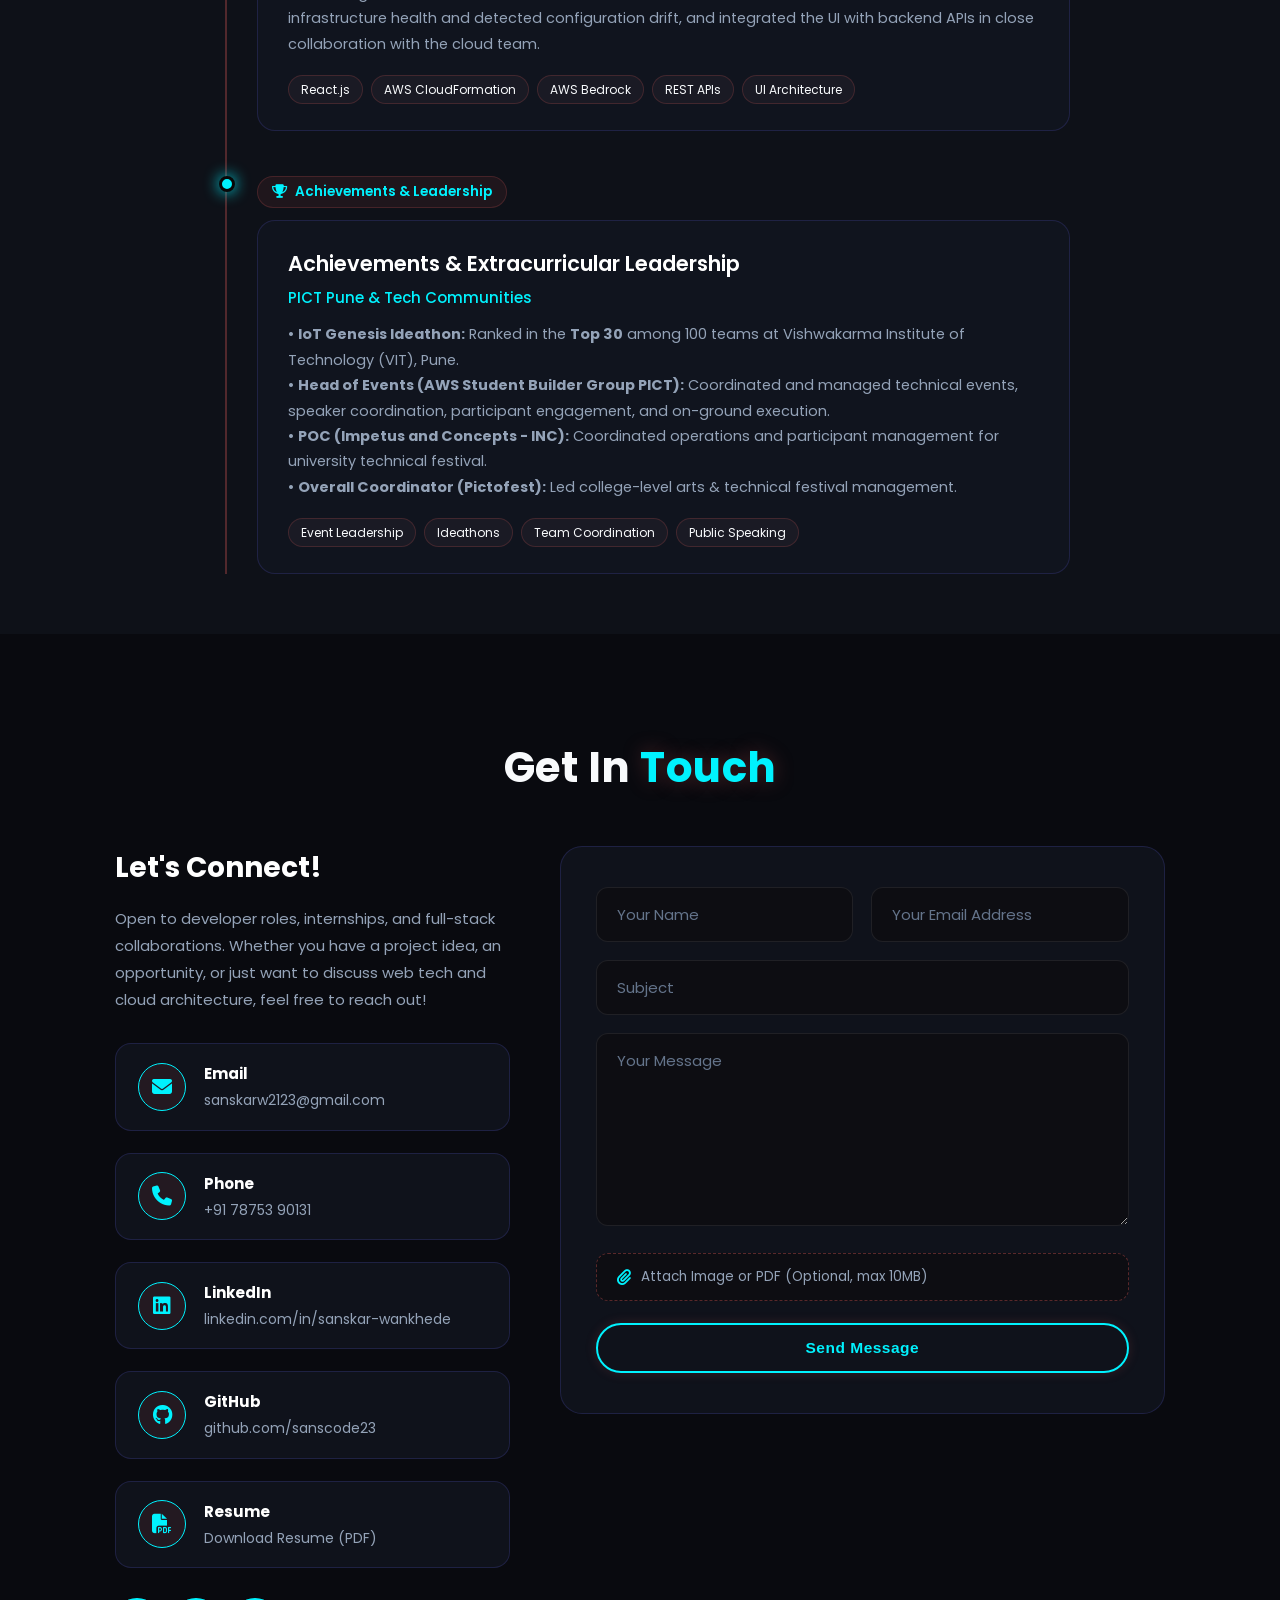
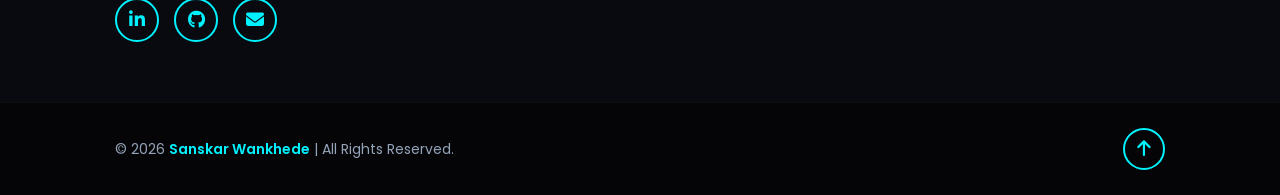
==== commit 72df6089: "updated changes" ====
--- a/Frontend/index.html
+++ b/Frontend/index.html
@@ -224,7 +224,7 @@
           <div class="usage-card">
             <div class="usage-top">
               <span class="usage-icon"><i class="fa-brands fa-react"></i></span>
-              <span class="usage-pct">35%</span>
+              <span class="usage-pct"></span>
             </div>
             <h4>React.js</h4>
             <div class="usage-meta">Core UI, Dashboards, Protected Routes & State</div>
@@ -235,7 +235,7 @@
           <div class="usage-card">
             <div class="usage-top">
               <span class="usage-icon"><i class="fa-brands fa-node-js"></i></span>
-              <span class="usage-pct">25%</span>
+              <span class="usage-pct"></span>
             </div>
             <h4>Node.js & Express</h4>
             <div class="usage-meta">RESTful APIs, JWT Auth, Backend Processing</div>
@@ -246,7 +246,7 @@
           <div class="usage-card">
             <div class="usage-top">
               <span class="usage-icon"><i class="fa-solid fa-database"></i></span>
-              <span class="usage-pct">20%</span>
+              <span class="usage-pct"></span>
             </div>
             <h4>MongoDB & SQL</h4>
             <div class="usage-meta">Data Persistence, Schemas, DynamoDB & SQL</div>
@@ -257,7 +257,7 @@
           <div class="usage-card">
             <div class="usage-top">
               <span class="usage-icon"><i class="fa-brands fa-aws"></i></span>
-              <span class="usage-pct">12%</span>
+              <span class="usage-pct"></span>
             </div>
             <h4>AWS Cloud</h4>
             <div class="usage-meta">Bedrock GenAI, Lambda, S3, Amplify & SNS</div>
@@ -268,7 +268,7 @@
           <div class="usage-card">
             <div class="usage-top">
               <span class="usage-icon"><i class="fa-solid fa-screwdriver-wrench"></i></span>
-              <span class="usage-pct">8%</span>
+              <span class="usage-pct"></span>
             </div>
             <h4>Vite, Socket.io & Tools</h4>
             <div class="usage-meta">Cloudinary Uploads, Real-Time Chat, Postman</div>
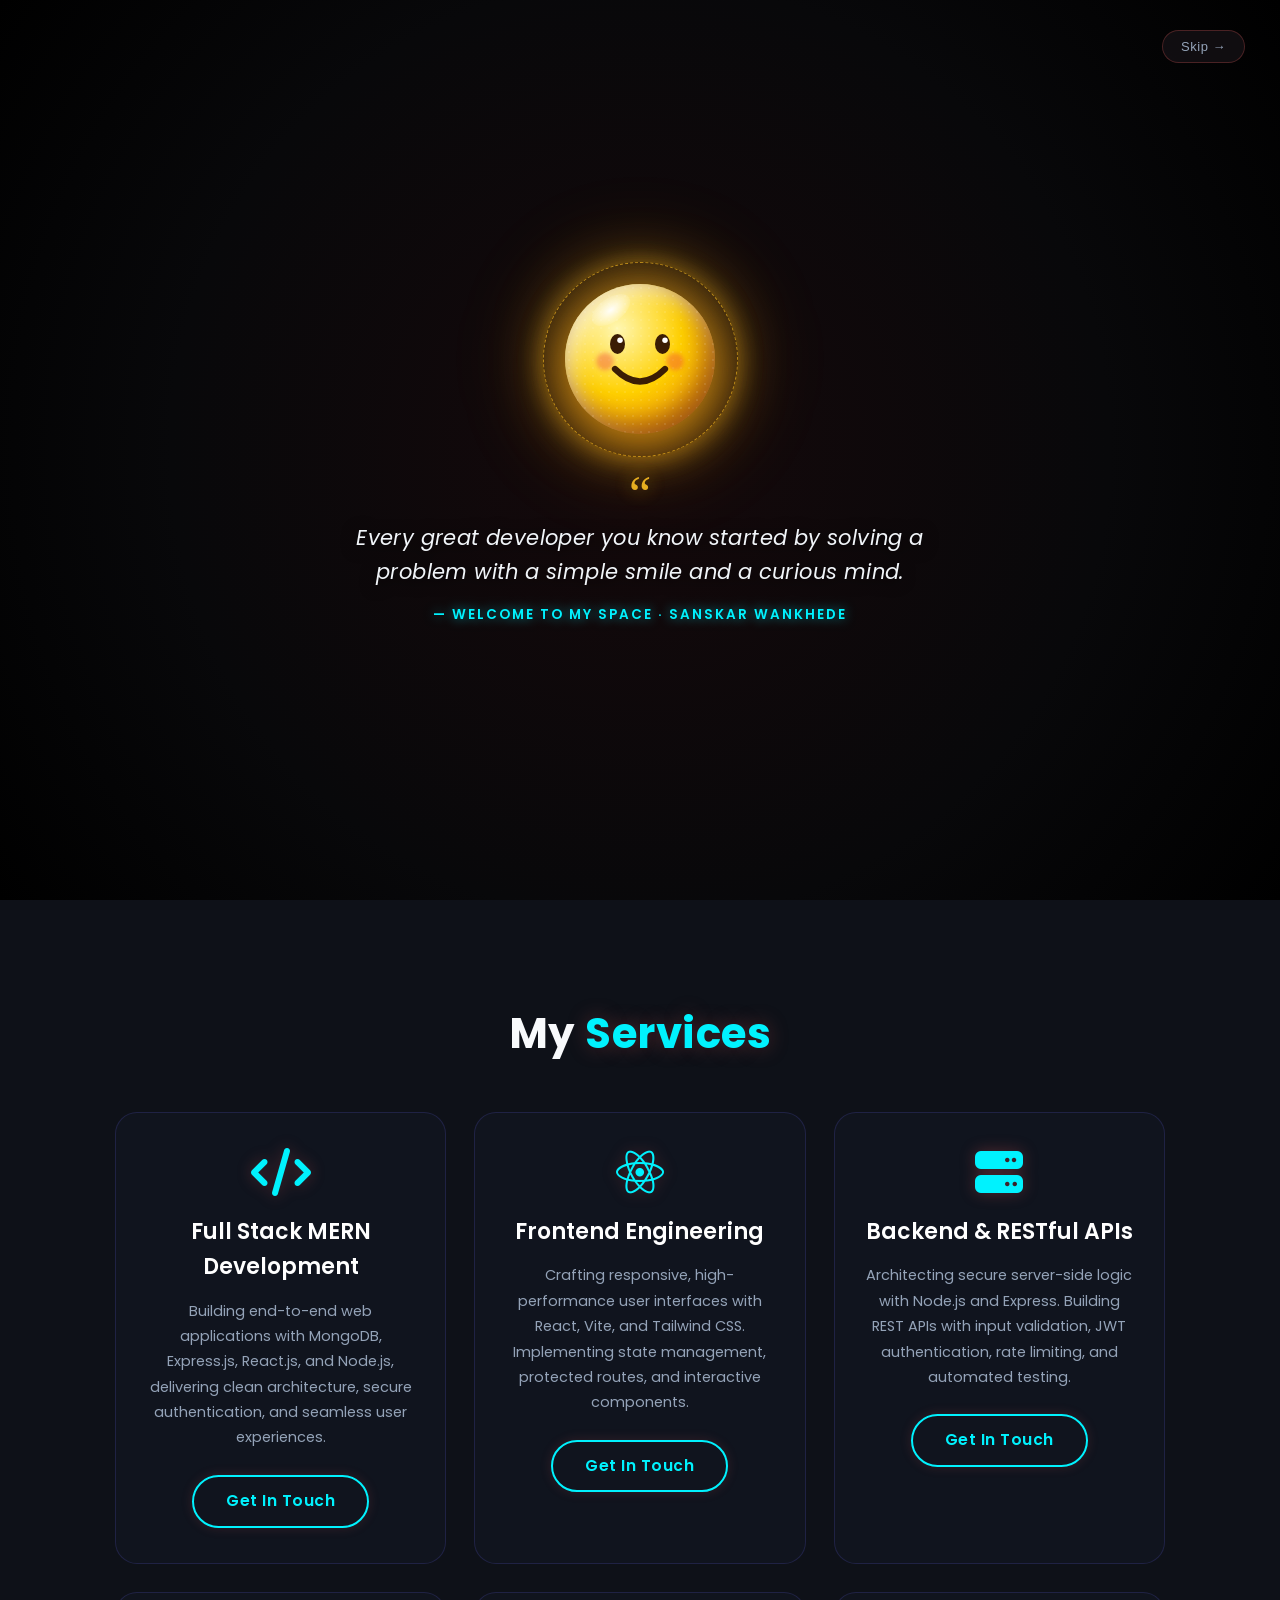
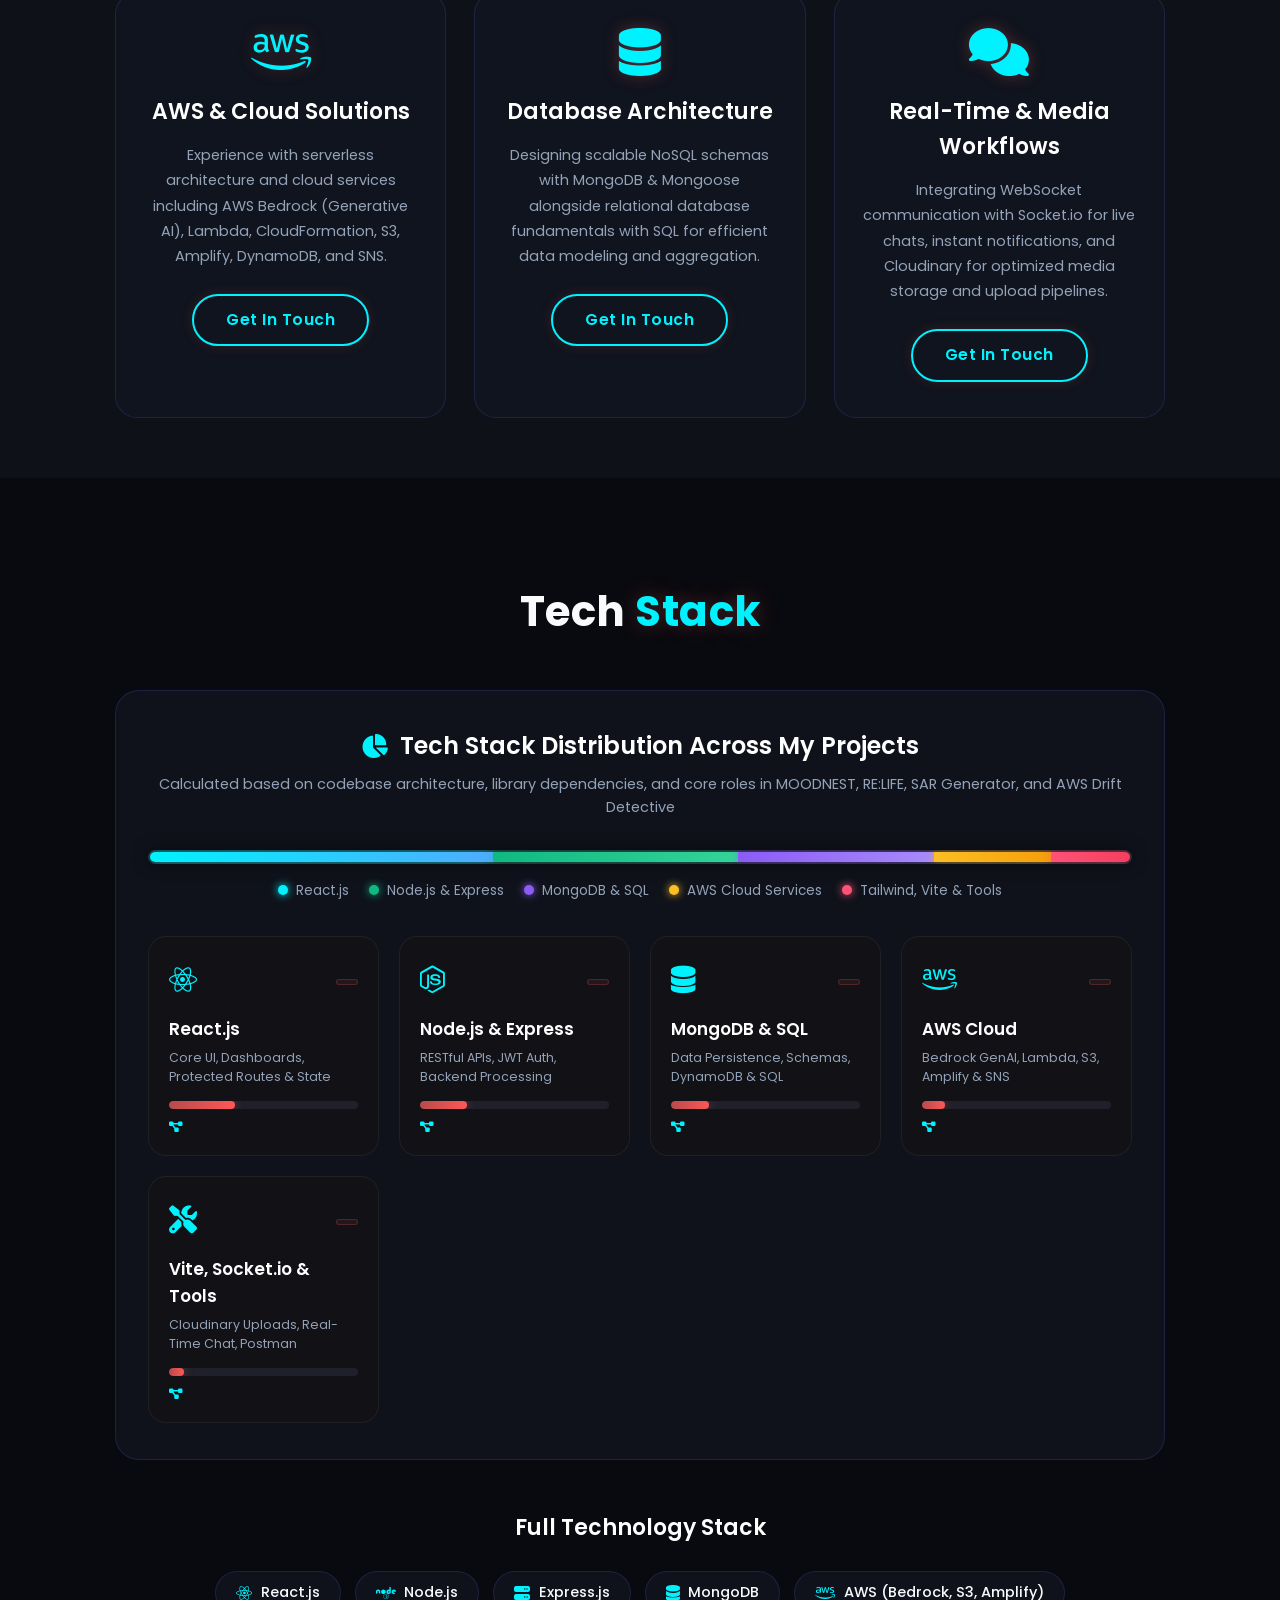
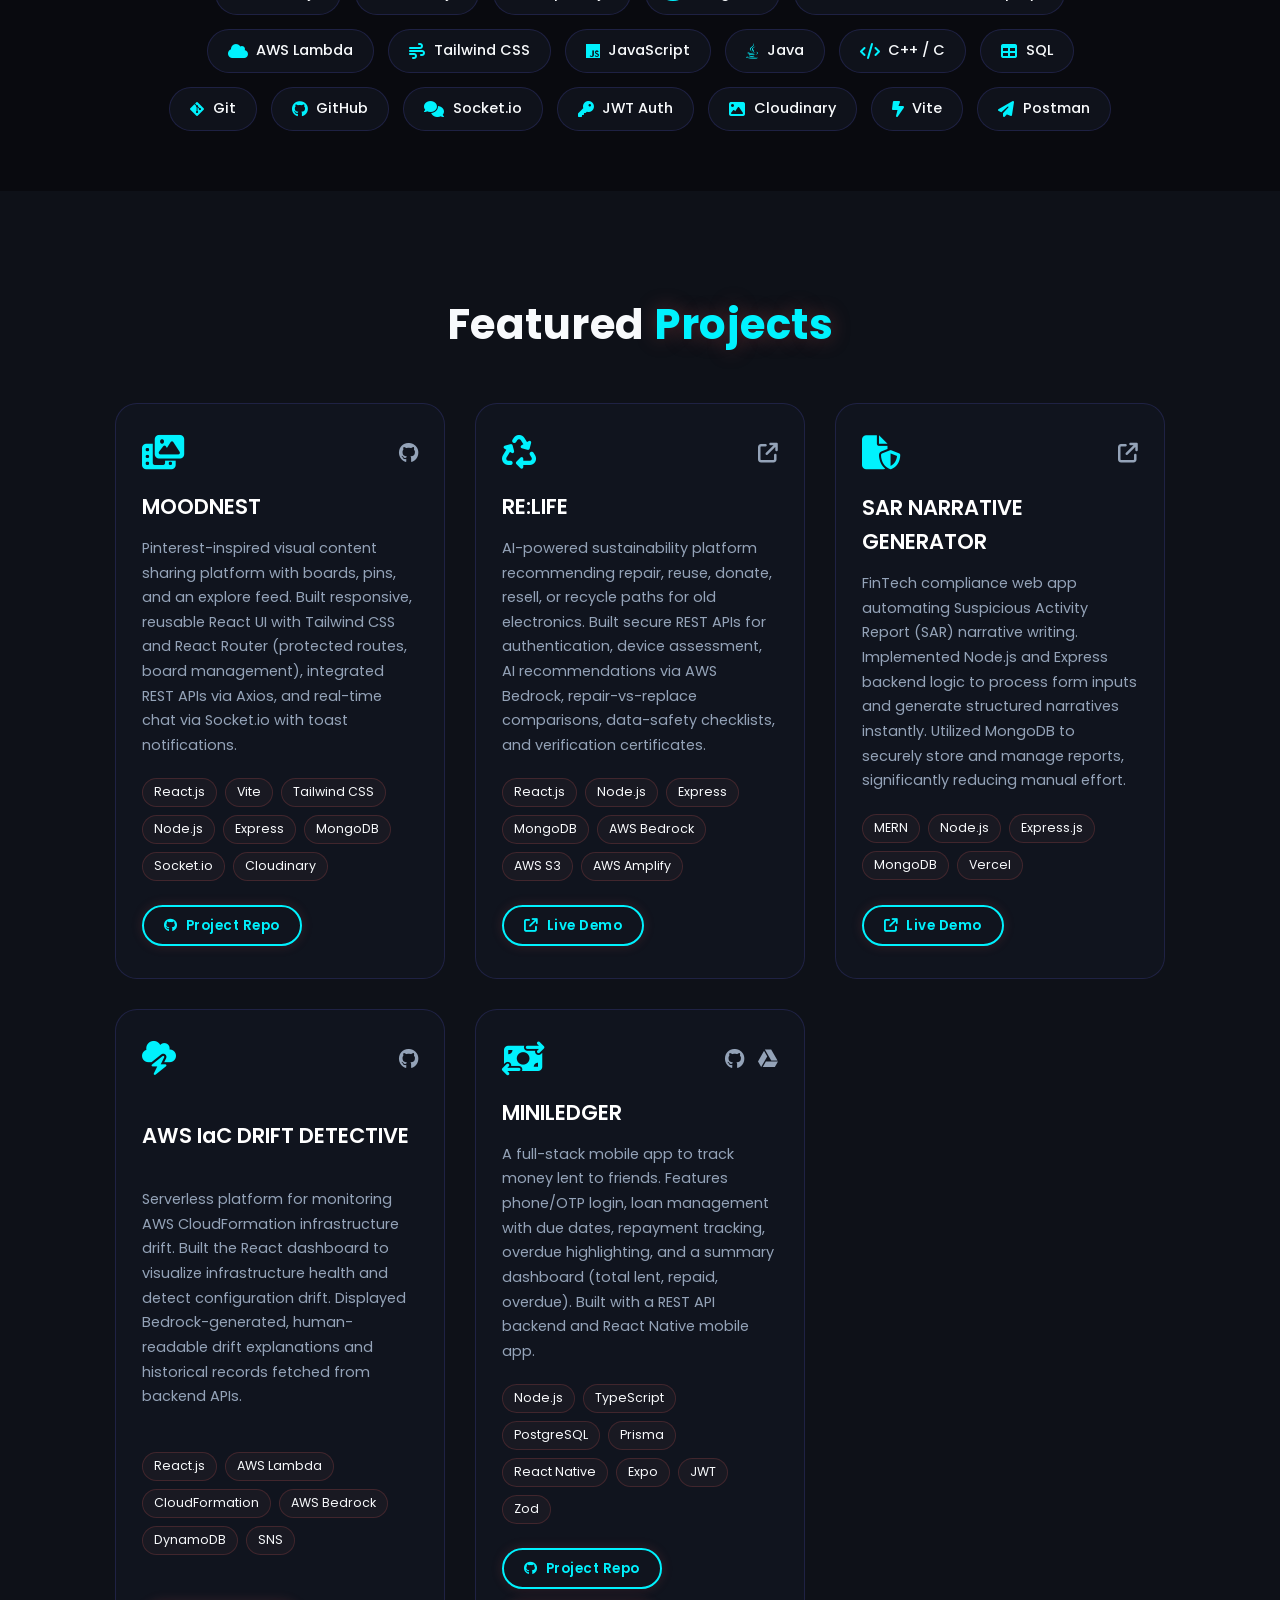
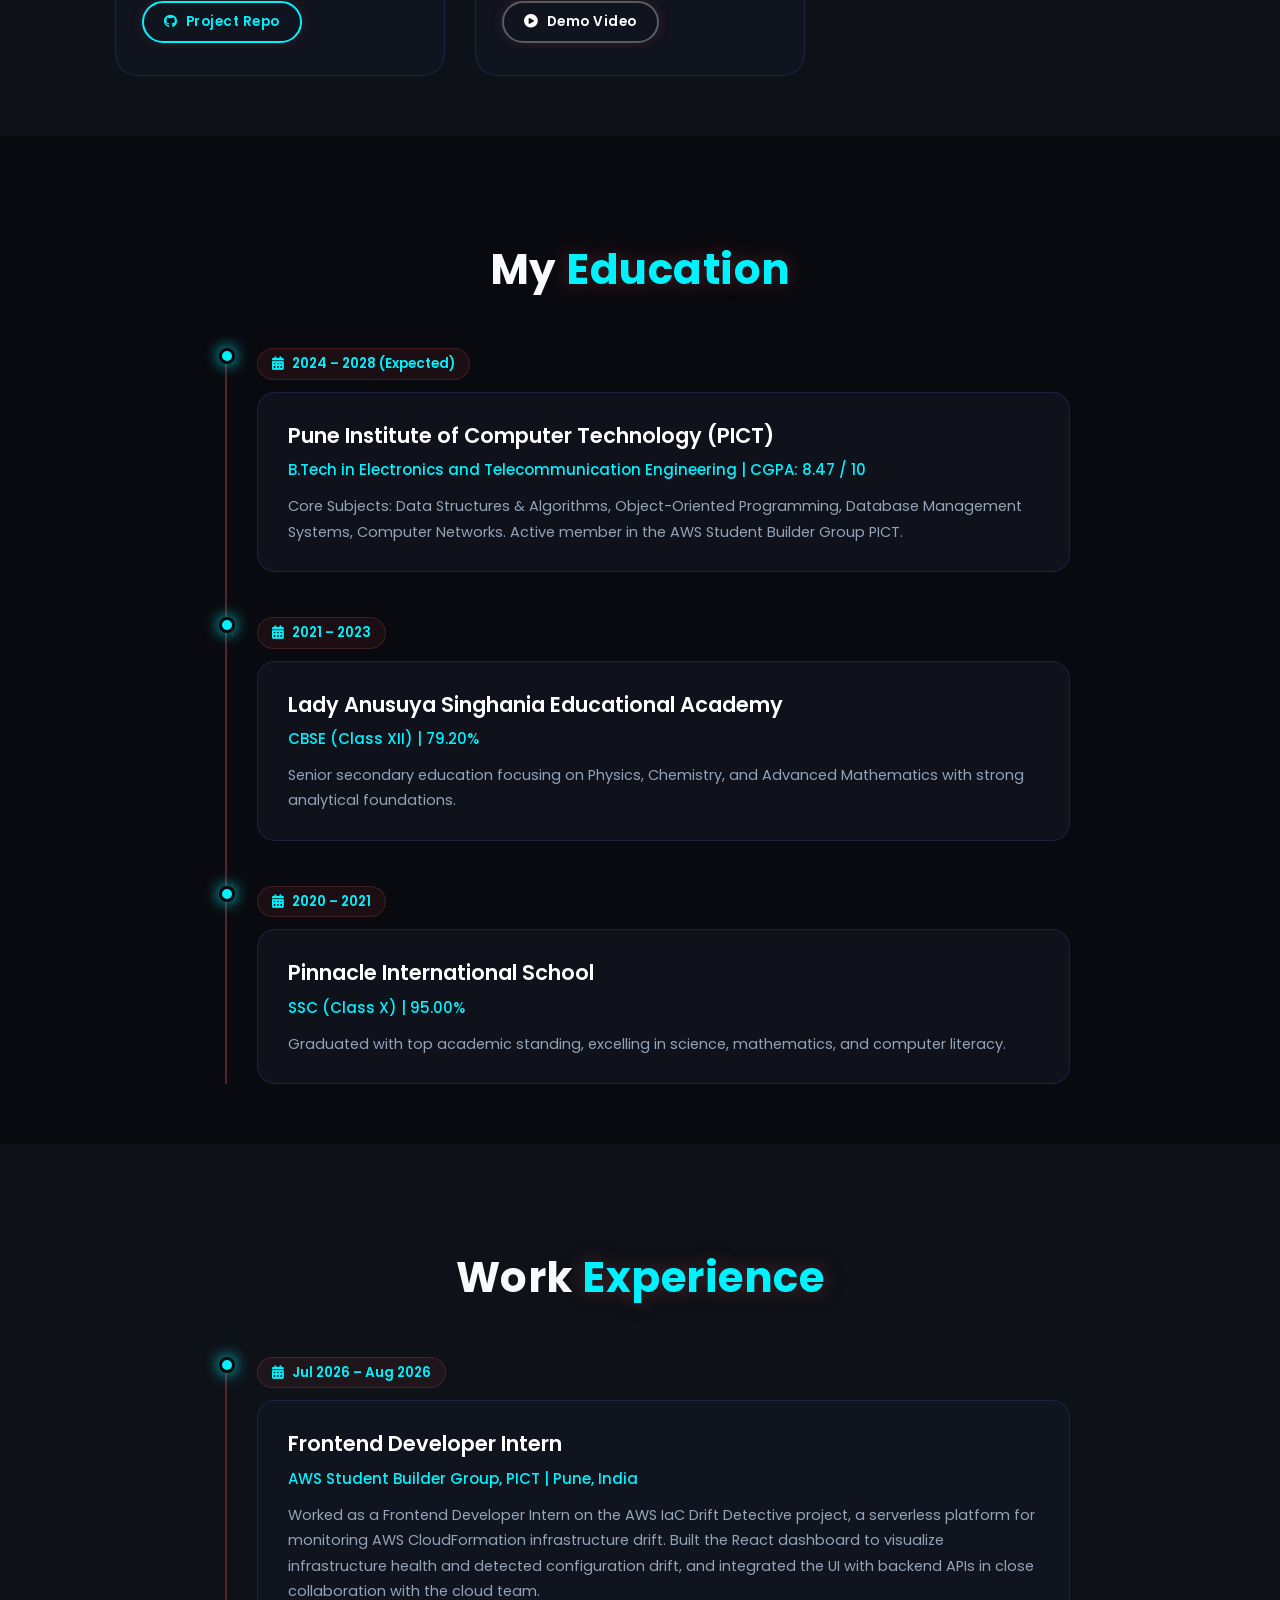
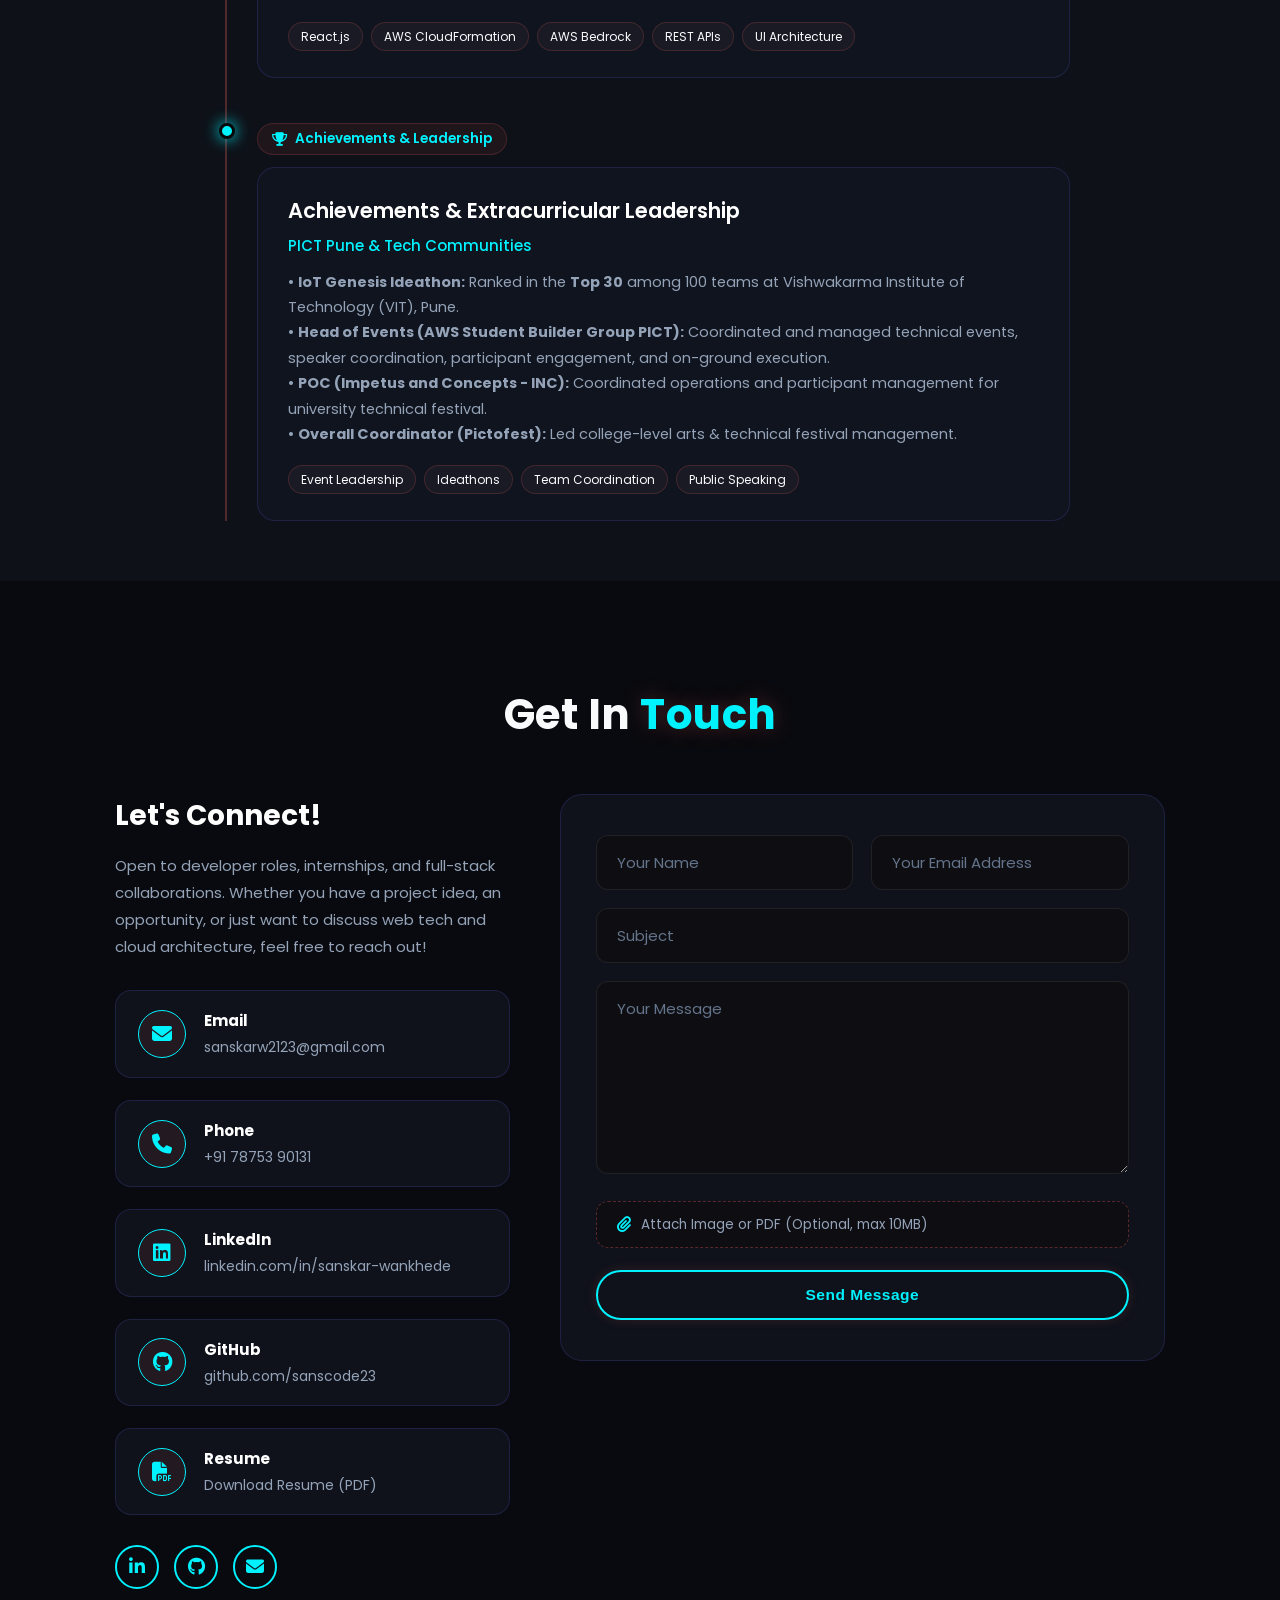
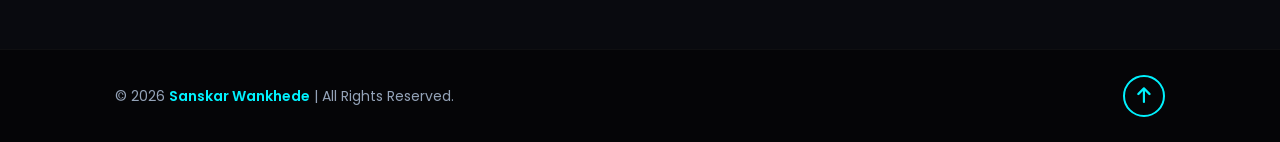
==== commit ad0aaf8c: "updated changes" ====
--- a/Frontend/index.html
+++ b/Frontend/index.html
@@ -229,7 +229,7 @@
             <h4>React.js</h4>
             <div class="usage-meta">Core UI, Dashboards, Protected Routes & State</div>
             <div class="usage-bar"><span style="--pct: 35%;"></span></div>
-            <div class="usage-footer"><i class="fa-solid fa-diagram-project"></i> Applied in 4/4 Projects (100%)</div>
+            <div class="usage-footer"><i class="fa-solid fa-diagram-project"></i></div>
           </div>
 
           <div class="usage-card">
@@ -240,7 +240,7 @@
             <h4>Node.js & Express</h4>
             <div class="usage-meta">RESTful APIs, JWT Auth, Backend Processing</div>
             <div class="usage-bar"><span style="--pct: 25%;"></span></div>
-            <div class="usage-footer"><i class="fa-solid fa-diagram-project"></i> Applied in 3/4 Projects (75%)</div>
+            <div class="usage-footer"><i class="fa-solid fa-diagram-project"></i></div>
           </div>
 
           <div class="usage-card">
@@ -251,7 +251,7 @@
             <h4>MongoDB & SQL</h4>
             <div class="usage-meta">Data Persistence, Schemas, DynamoDB & SQL</div>
             <div class="usage-bar"><span style="--pct: 20%;"></span></div>
-            <div class="usage-footer"><i class="fa-solid fa-diagram-project"></i> Applied in 4/4 Projects (100%)</div>
+            <div class="usage-footer"><i class="fa-solid fa-diagram-project"></i> </div>
           </div>
 
           <div class="usage-card">
@@ -262,7 +262,7 @@
             <h4>AWS Cloud</h4>
             <div class="usage-meta">Bedrock GenAI, Lambda, S3, Amplify & SNS</div>
             <div class="usage-bar"><span style="--pct: 12%;"></span></div>
-            <div class="usage-footer"><i class="fa-solid fa-diagram-project"></i> Applied in 2/4 Projects (50%)</div>
+            <div class="usage-footer"><i class="fa-solid fa-diagram-project"></i> </div>
           </div>
 
           <div class="usage-card">
@@ -273,7 +273,7 @@
             <h4>Vite, Socket.io & Tools</h4>
             <div class="usage-meta">Cloudinary Uploads, Real-Time Chat, Postman</div>
             <div class="usage-bar"><span style="--pct: 8%;"></span></div>
-            <div class="usage-footer"><i class="fa-solid fa-diagram-project"></i> Applied in 4/4 Projects (100%)</div>
+            <div class="usage-footer"><i class="fa-solid fa-diagram-project"></i> </div>
           </div>
         </div>
       </div>
